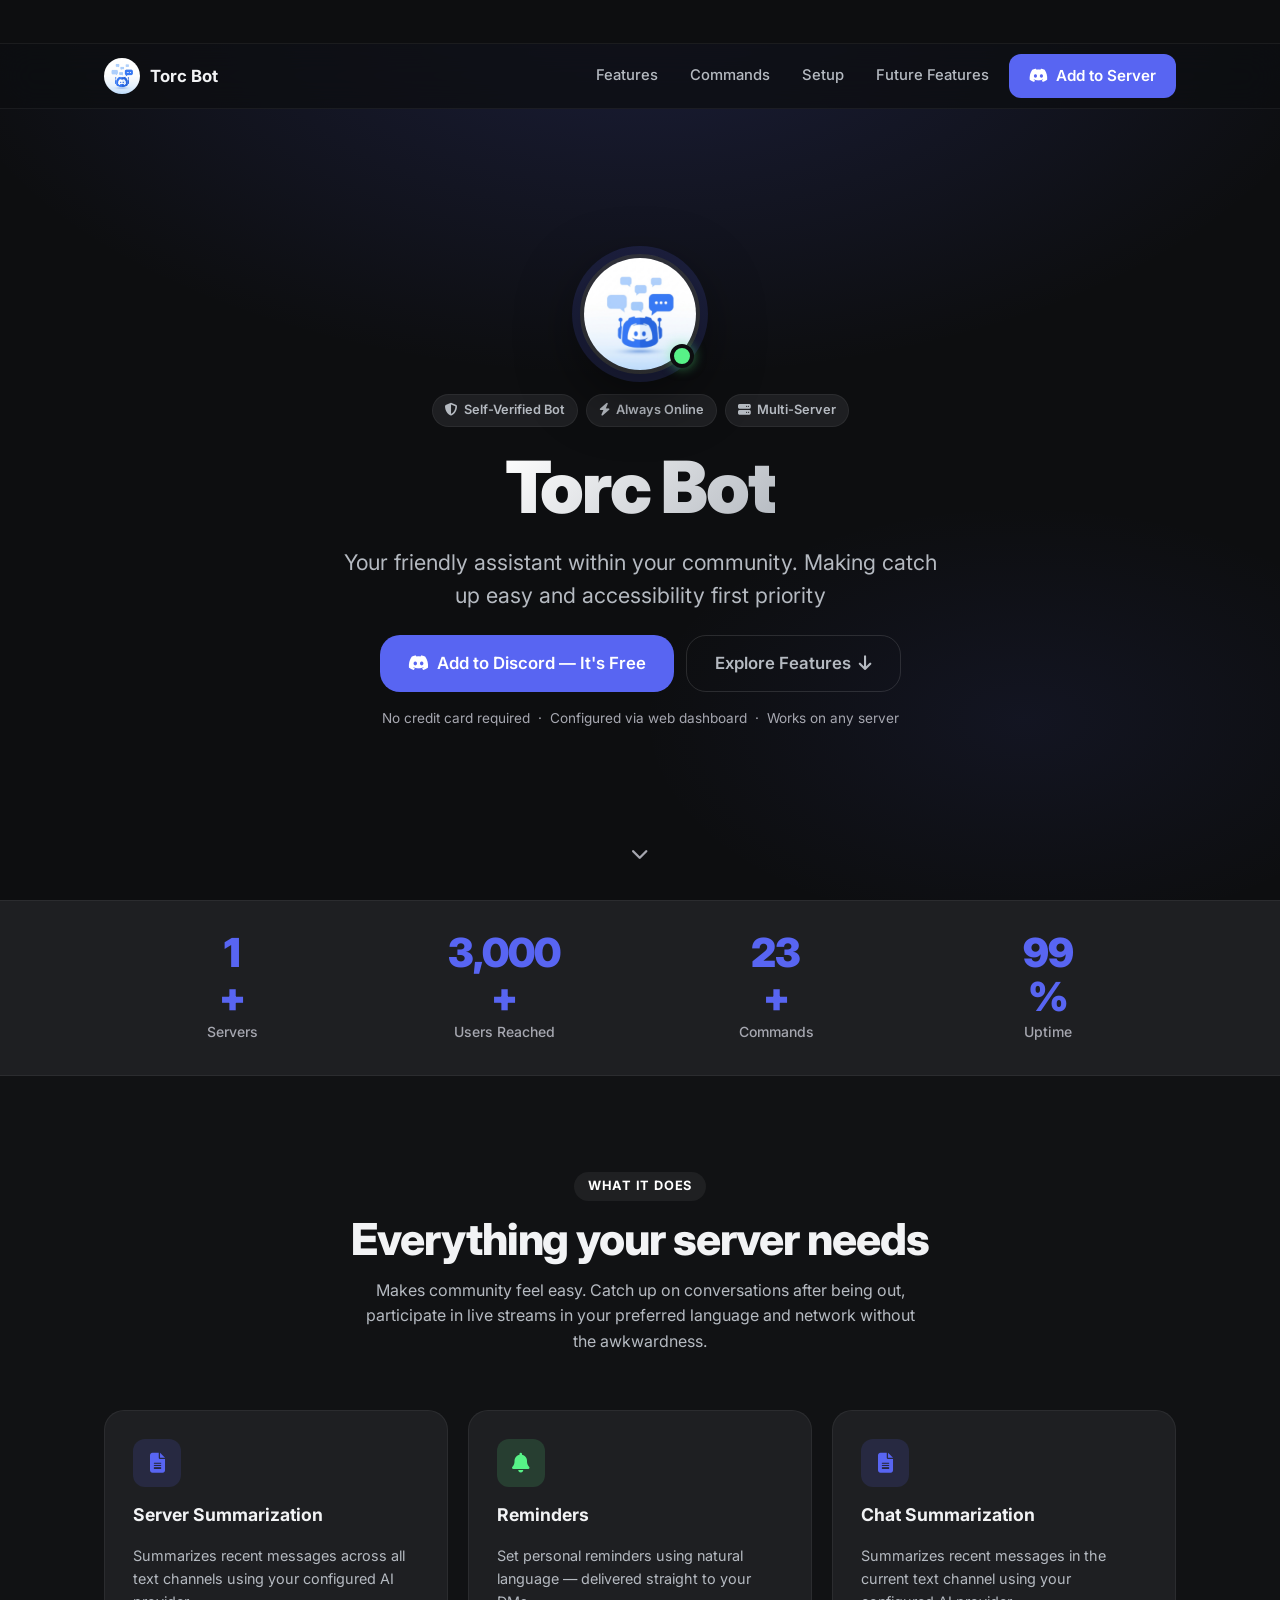
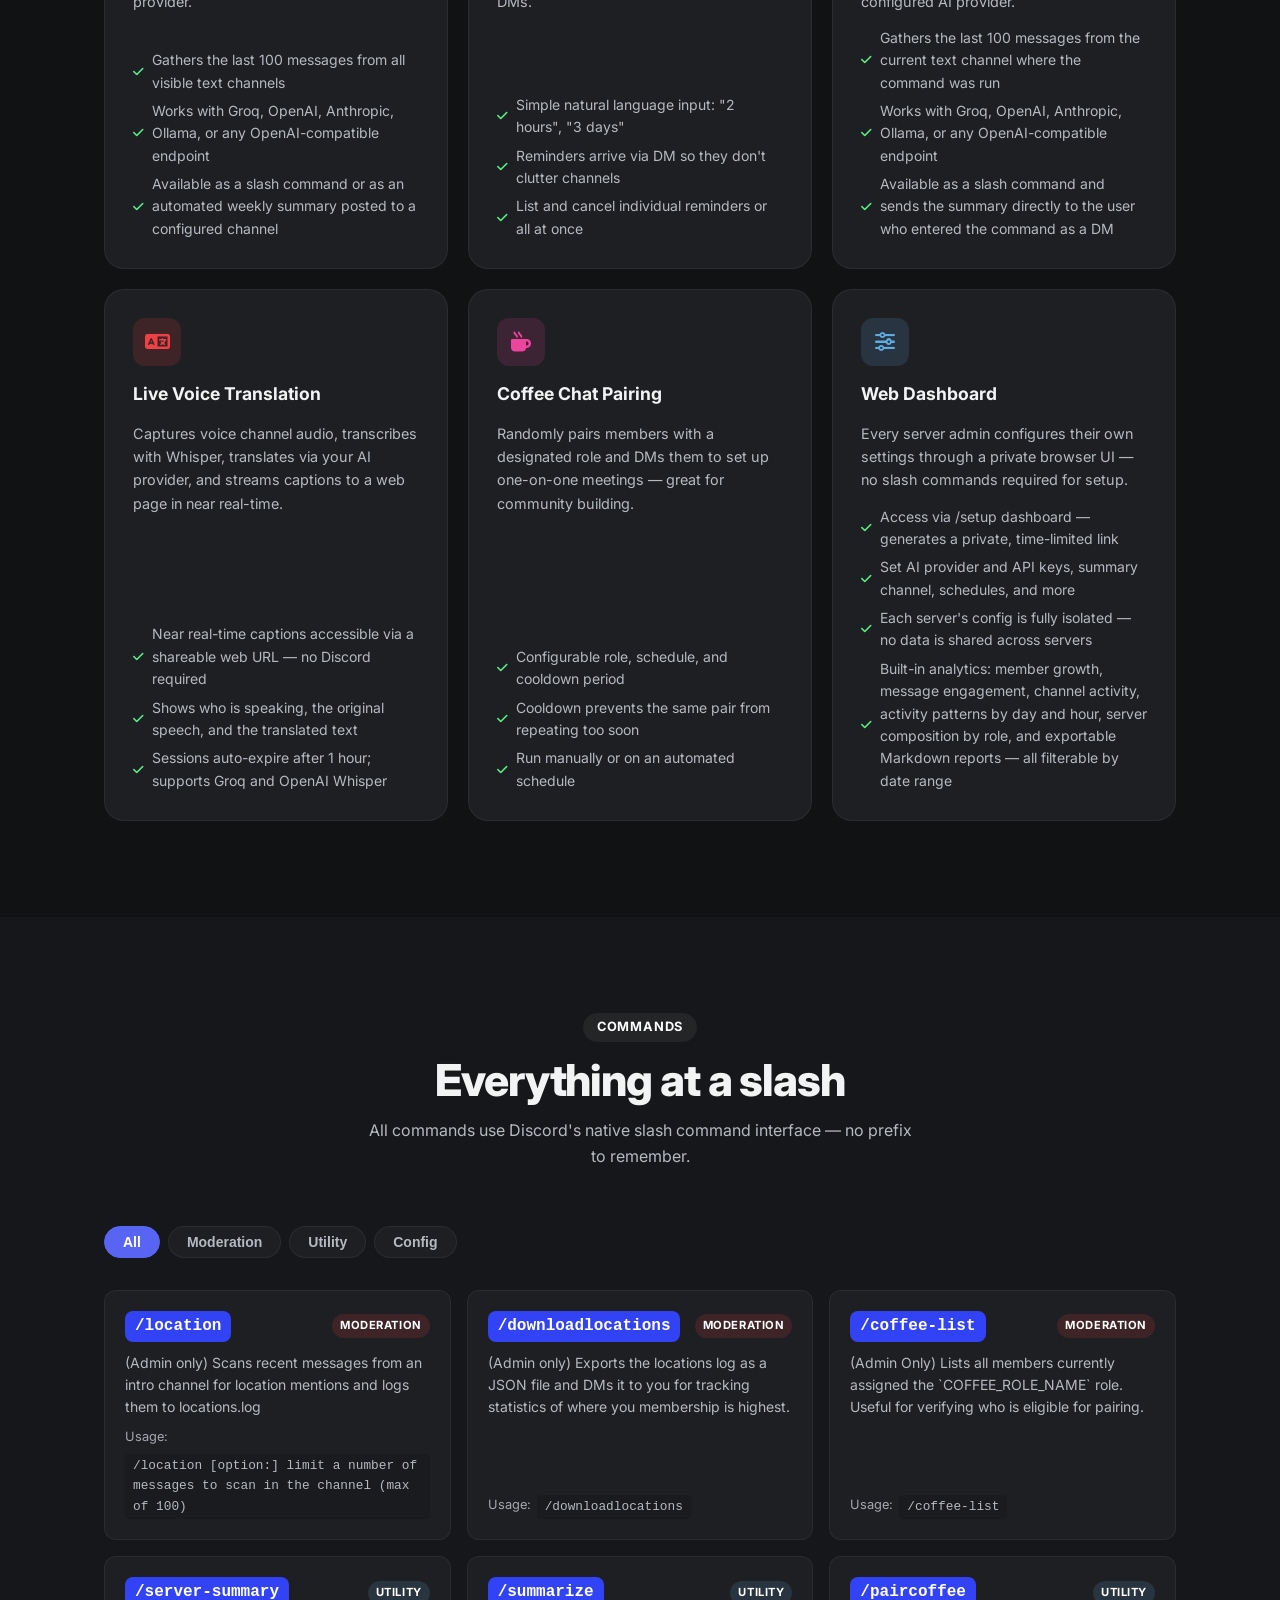
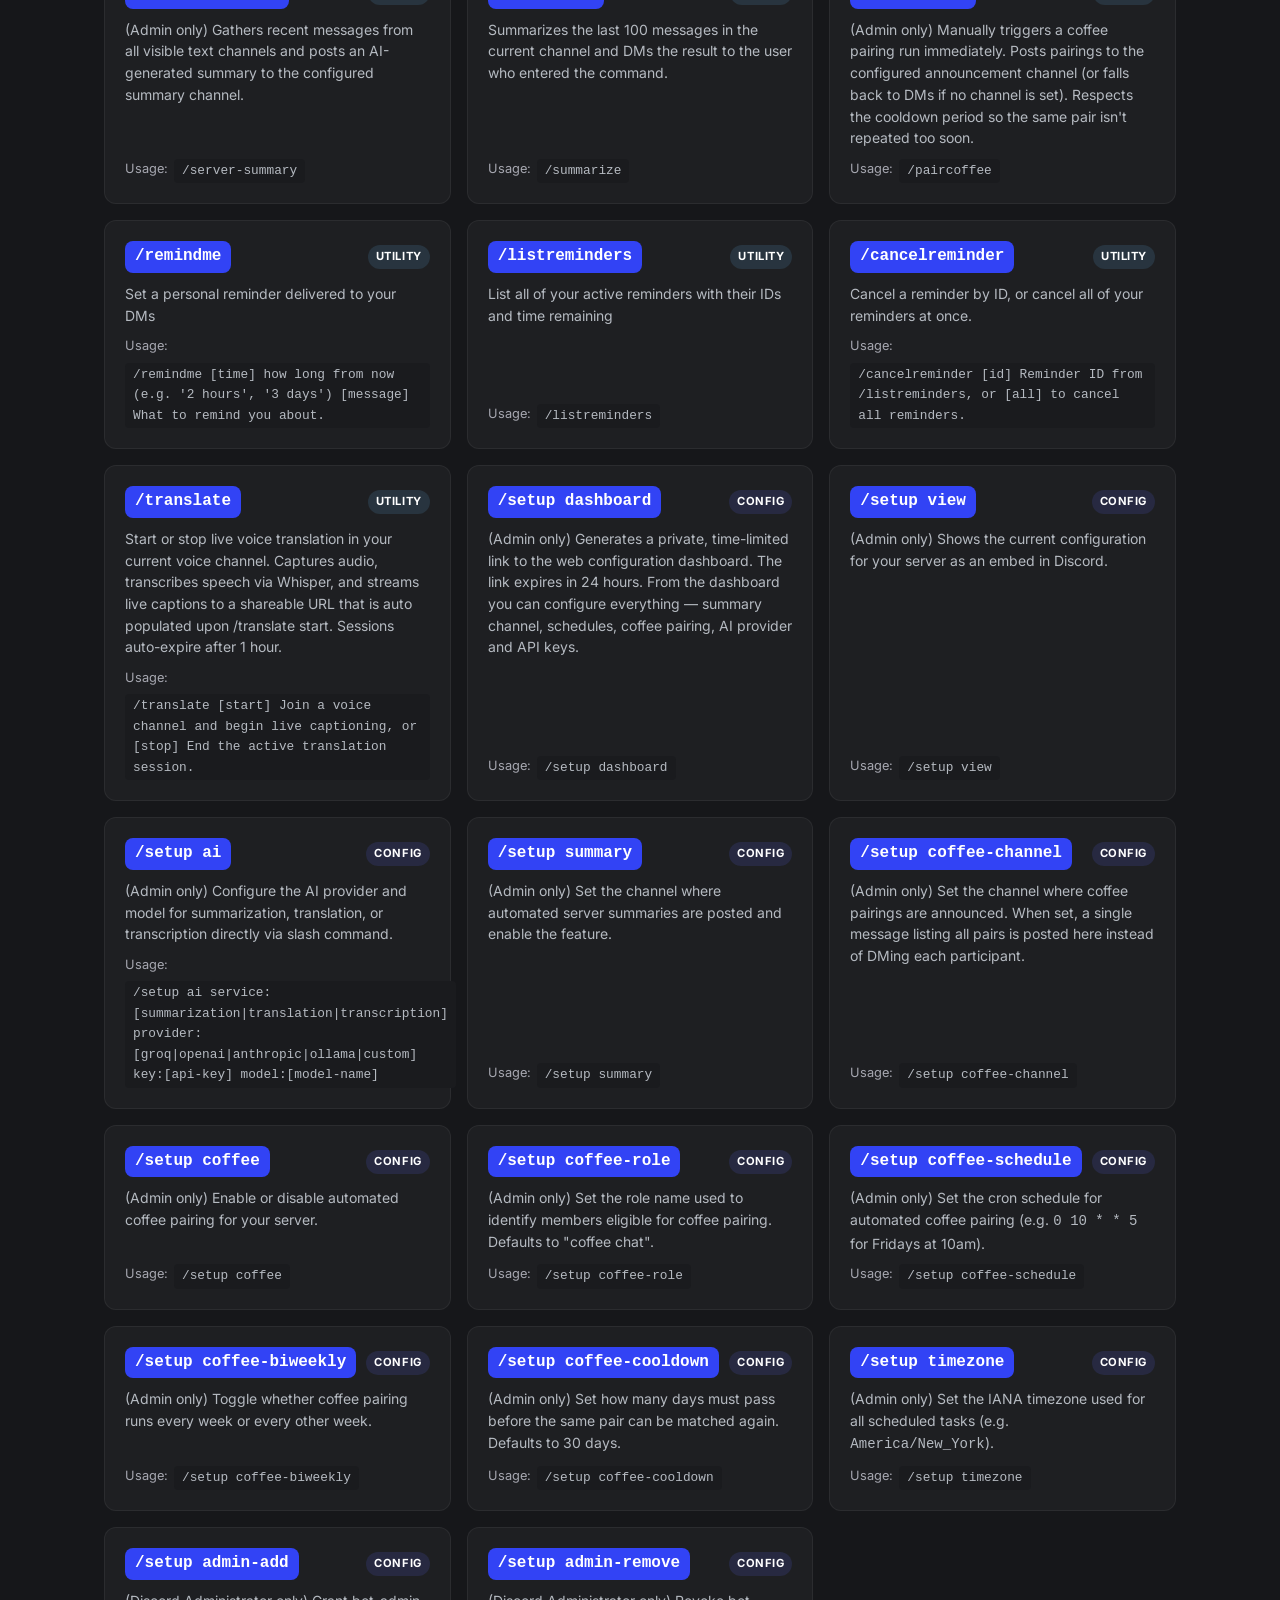
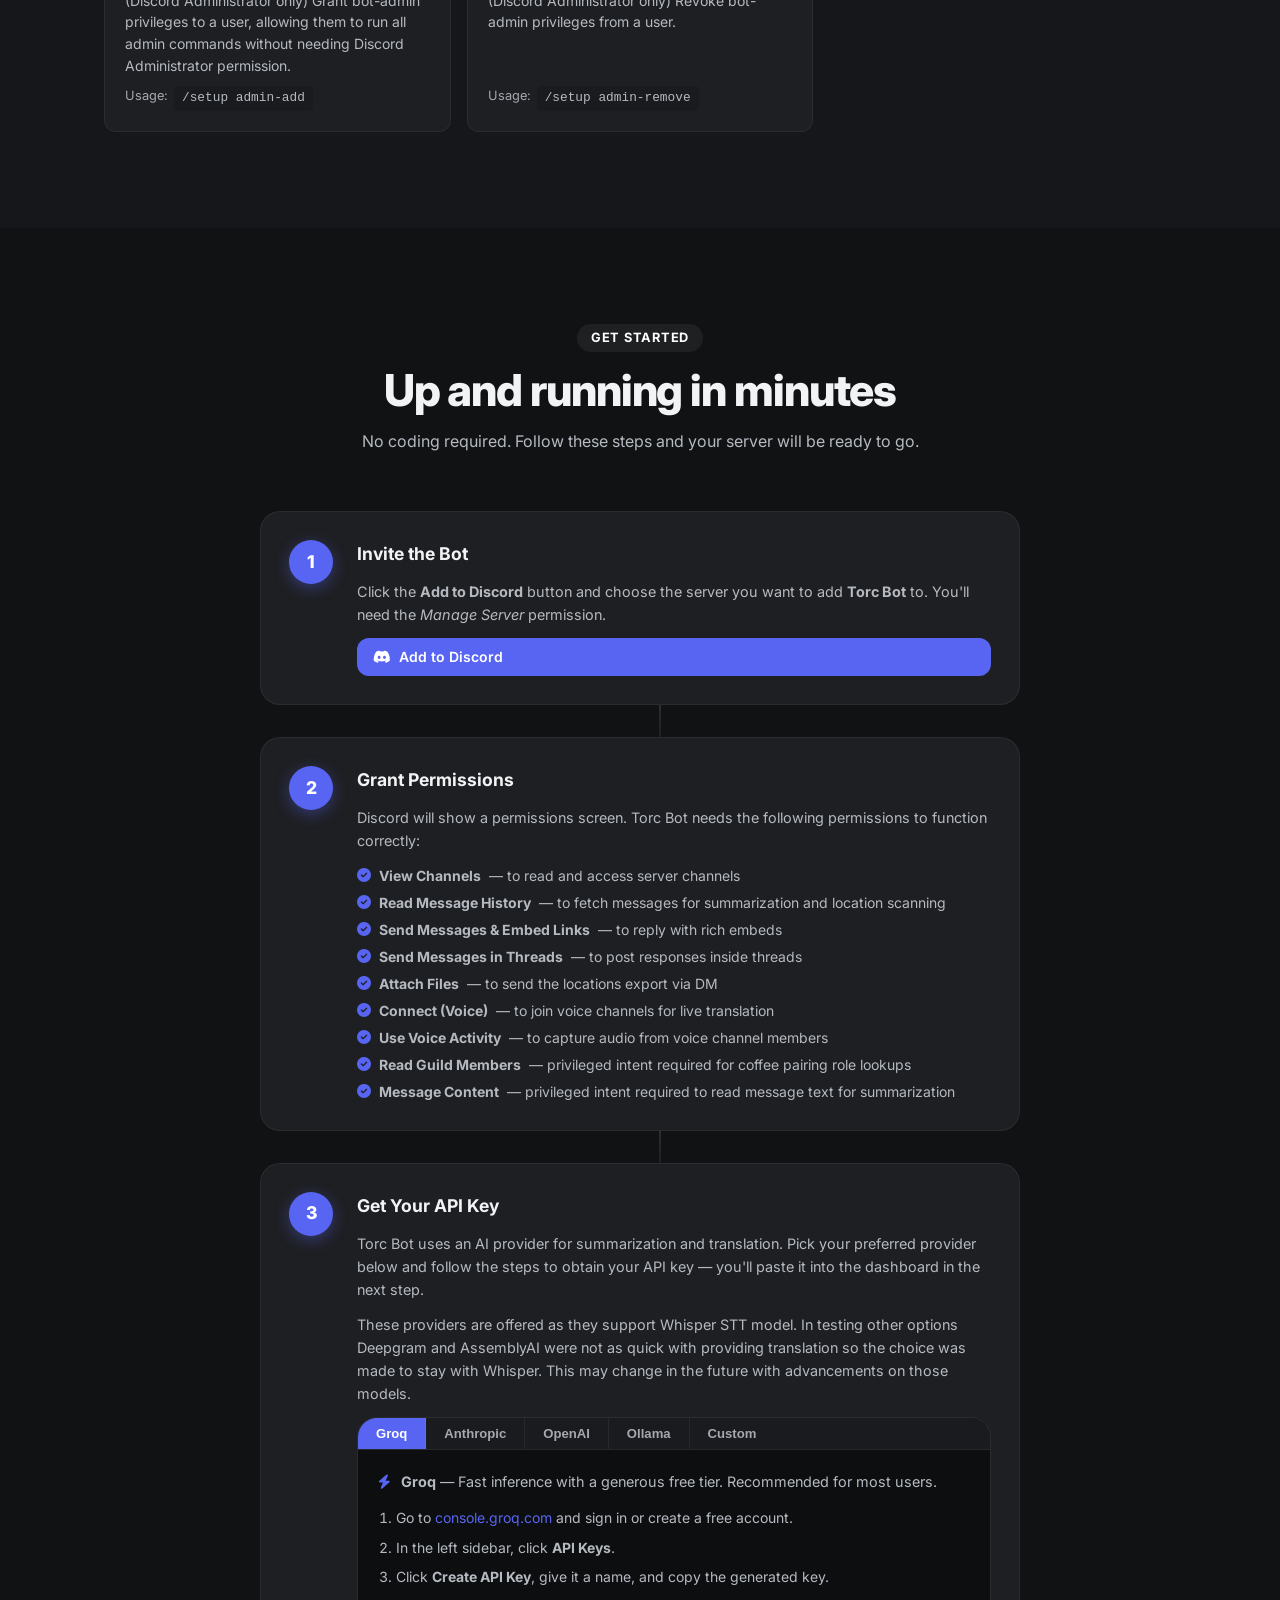
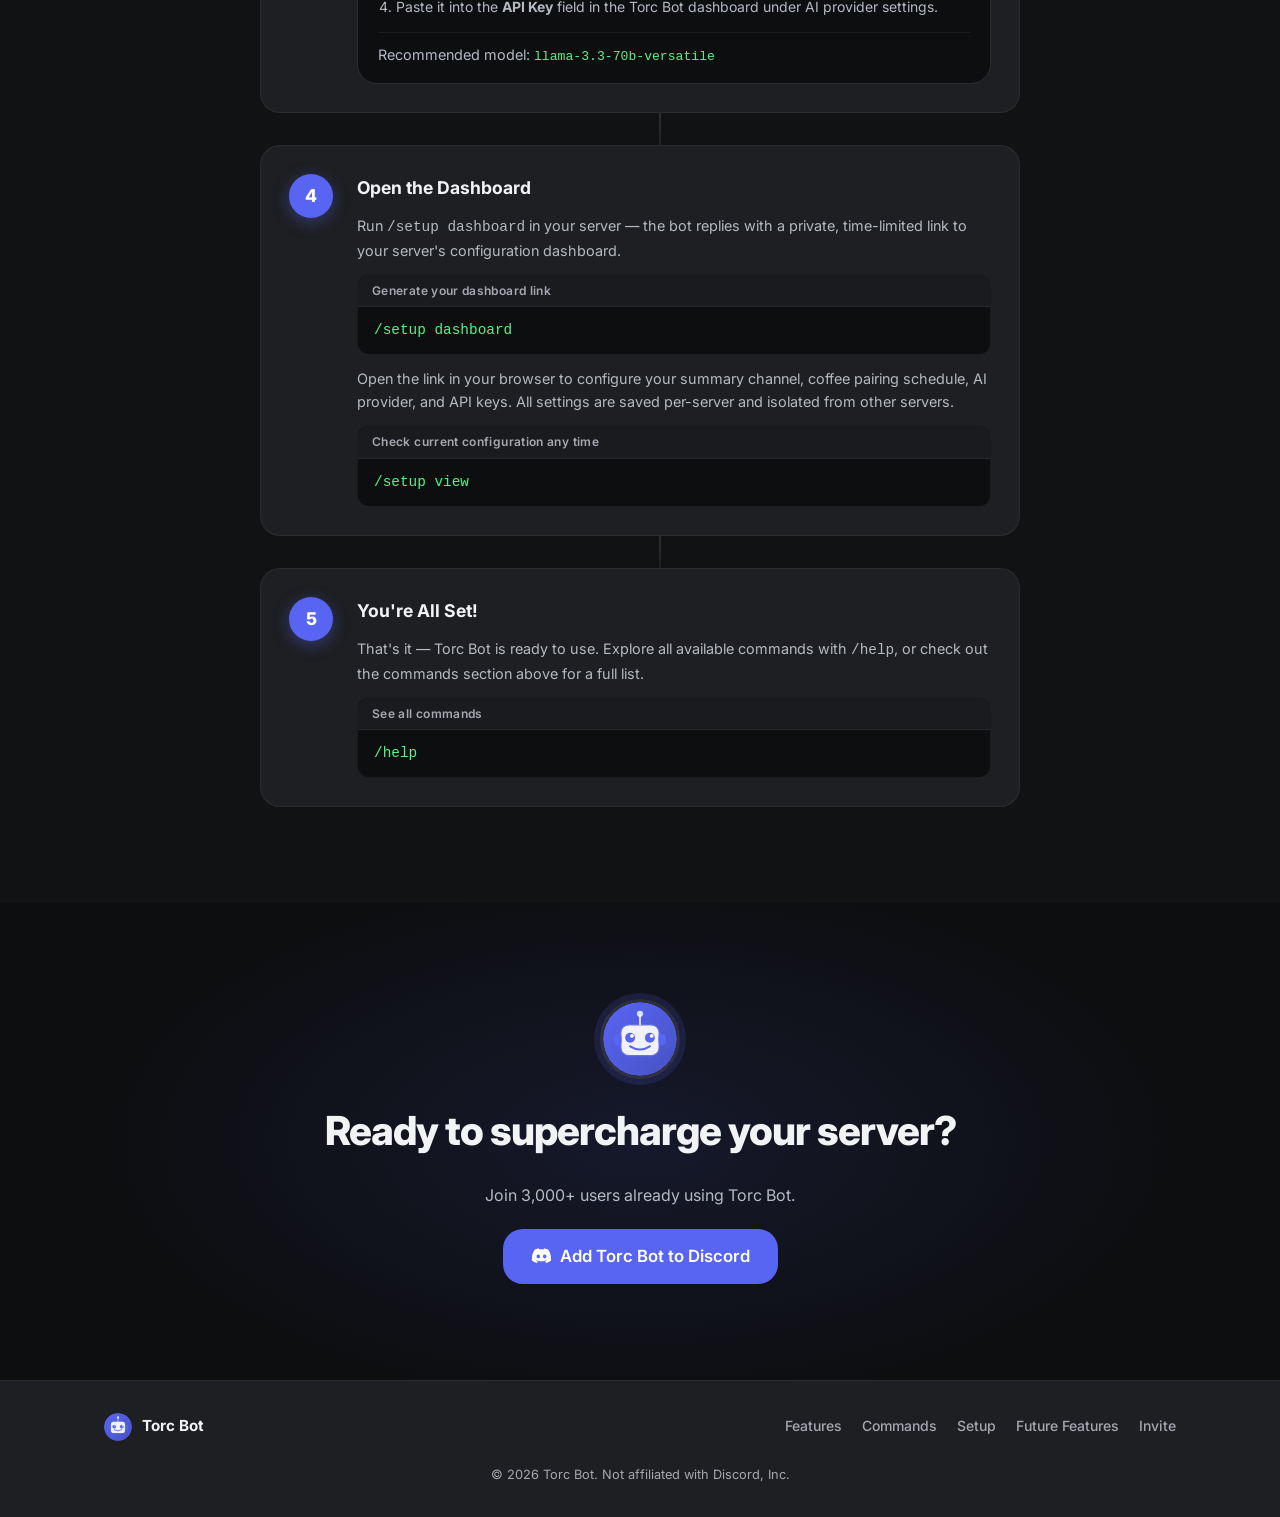
==== index.html @ 51c39f10 "Make donation button more visible" ====
<!DOCTYPE html>
<html lang="en">
<head>
  <meta charset="UTF-8" />
  <meta name="viewport" content="width=device-width, initial-scale=1.0" />
  <title>Torc Bot — Discord Bot</title>
  <meta name="description" content="Community Bot — Add Torc Bot to your Discord server today." />
  <link rel="preconnect" href="https://fonts.googleapis.com" />
  <link rel="preconnect" href="https://fonts.gstatic.com" crossorigin />
  <link href="https://fonts.googleapis.com/css2?family=Inter:wght@400;500;600;700;800;900&display=swap" rel="stylesheet" />
  <link rel="stylesheet" href="https://cdnjs.cloudflare.com/ajax/libs/font-awesome/6.5.0/css/all.min.css" />
  <link rel="stylesheet" href="styles.css" />
</head>
<body>

  <!-- ──────────────────────── TOP BAR ──────────────────────── -->
  <div class="top-bar">
    <div class="bmc-nav-wrap">
      <!-- <script type="text/javascript" src="https://cdnjs.buymeacoffee.com/1.0.0/button.prod.min.js" data-name="bmc-button" data-slug="JeffJessie" data-color="#181616" data-emoji="☕" data-font="Lato" data-text="" data-outline-color="#ffffff" data-font-color="#ffffff" data-coffee-color="#FFDD00"></script> -->
       <script type="text/javascript" src="https://cdnjs.buymeacoffee.com/1.0.0/button.prod.min.js" data-name="bmc-button" data-slug="JeffJessie" data-color="#5F7FFF" data-emoji="☕"  data-font="Comic" data-text="Buy me a coffee" data-outline-color="#000000" data-font-color="#ffffff" data-coffee-color="#FFDD00" ></script>
    </div>
  </div>

  <!-- ──────────────────────── NAVBAR ──────────────────────── -->
  <nav class="navbar" id="navbar">
    <div class="nav-inner">
      <a href="#" class="nav-logo">
        <img src="assets/TorcBot Logo.png" alt="Torc Bot Avatar" class="nav-avatar" />
        <span class="nav-name">Torc Bot</span>
      </a>
      <button class="nav-toggle" id="navToggle" aria-label="Open menu">
        <i class="fas fa-bars"></i>
      </button>
      <div class="nav-links" id="navLinks">
        <a href="#features">Features</a>
        <a href="#commands">Commands</a>
        <a href="#setup">Setup</a>
        <a href="future-features.html">Future Features</a>
        <a href="https://discord.com/api/oauth2/authorize?client_id=1367647146970583141&permissions=36785152&scope=bot%20applications.commands" class="btn btn-primary" target="_blank" rel="noopener">
          <i class="fab fa-discord"></i> Add to Server
        </a>
      </div>
    </div>
  </nav>

  <!-- ──────────────────────── HERO ──────────────────────── -->
  <section class="hero" id="home">
    <div class="hero-glow"></div>
    <div class="container hero-content">
      <div class="hero-avatar-wrap">
        <img src="assets/TorcBot Logo.png" alt="Torc Bot" class="hero-avatar" />
        <span class="online-badge" title="Bot is online"></span>
      </div>

      <div class="hero-badges">
        <span class="badge"><i class="fas fa-shield-halved"></i> Self-Verified Bot</span>
        <span class="badge"><i class="fas fa-bolt"></i> Always Online</span>
        <span class="badge"><i class="fas fa-server"></i> Multi-Server</span>
      </div>

      <h1 class="hero-title">Torc Bot</h1>
      <p class="hero-tagline">Your friendly assistant within your community. Making catch up easy and accessibility first priority</p>

      <div class="hero-cta">
        <a href="https://discord.com/api/oauth2/authorize?client_id=1367647146970583141&permissions=36785152&scope=bot%20applications.commands" class="btn btn-primary btn-lg" target="_blank" rel="noopener">
          <i class="fab fa-discord"></i> Add to Discord — It's Free
        </a>
        <a href="#features" class="btn btn-ghost btn-lg">
          Explore Features <i class="fas fa-arrow-down"></i>
        </a>
      </div>

      <p class="hero-sub">No credit card required &nbsp;·&nbsp; Configured via web dashboard &nbsp;·&nbsp; Works on any server</p>
    </div>
    <div class="hero-scroll-hint">
      <i class="fas fa-chevron-down"></i>
    </div>
  </section>

  <!-- ──────────────────────── STATS STRIP ──────────────────────── -->
  <div class="stats-strip">
    <div class="container stats-grid">
      <div class="stat">
        <span class="stat-number" data-target="1">0</span><span class="stat-number">+</span>
        <span class="stat-label">Servers</span>
      </div>
      <div class="stat">
        <span class="stat-number" data-target="3000">0</span><span class="stat-number">+</span>
        <span class="stat-label">Users Reached</span>
      </div>
      <div class="stat">
        <span class="stat-number" data-target="23">0</span><span class="stat-number">+</span>
        <span class="stat-label">Commands</span>
      </div>
      <div class="stat">
        <span class="stat-number" data-target="99">0</span><span class="stat-number">%</span>
        <span class="stat-label">Uptime</span>
      </div>
    </div>
  </div>

  <!-- ──────────────────────── FEATURES ──────────────────────── -->
  <section class="section" id="features">
    <div class="container">
      <div class="section-header">
        <span class="section-tag">What it does</span>
        <h2 class="section-title">Everything your server needs</h2>
        <p class="section-sub">Makes community feel easy. Catch up on conversations after being out, participate in live streams in your preferred language and network without the awkwardness.</p>
      </div>

      <div class="features-grid">

        <!-- ── Feature 1 ── -->
        <div class="feature-card">
          <div class="feature-icon" style="--icon-color: #5865F2;">
            <i class="fas fa-file-lines"></i>
          </div>
          <h3>Server Summarization</h3>
          <p>Summarizes recent messages across all text channels using your configured AI provider.</p>
          <ul class="feature-list">
            <li><i class="fas fa-check"></i> Gathers the last 100 messages from all visible text channels</li>
            <li><i class="fas fa-check"></i> Works with Groq, OpenAI, Anthropic, Ollama, or any OpenAI-compatible endpoint</li>
            <li><i class="fas fa-check"></i> Available as a slash command or as an automated weekly summary posted to a configured channel</li>
          </ul>
        </div>

        <!-- ── Feature 2 ── -->
        <div class="feature-card">
          <div class="feature-icon" style="--icon-color: #57F287;">
            <i class="fas fa-bell"></i>
          </div>
          <h3>Reminders</h3>
          <p>Set personal reminders using natural language — delivered straight to your DMs.</p>
          <ul class="feature-list">
            <li><i class="fas fa-check"></i> Simple natural language input: "2 hours", "3 days"</li>
            <li><i class="fas fa-check"></i> Reminders arrive via DM so they don't clutter channels</li>
            <li><i class="fas fa-check"></i> List and cancel individual reminders or all at once</li>
          </ul>
        </div>

        <div class="feature-card">
          <div class="feature-icon" style="--icon-color: #5865F2;">
            <i class="fas fa-file-lines"></i>
          </div>
          <h3>Chat Summarization</h3>
          <p>Summarizes recent messages in the current text channel using your configured AI provider.</p>
          <ul class="feature-list">
            <li><i class="fas fa-check"></i> Gathers the last 100 messages from the current text channel where the command was run</li>
            <li><i class="fas fa-check"></i> Works with Groq, OpenAI, Anthropic, Ollama, or any OpenAI-compatible endpoint</li>
            <li><i class="fas fa-check"></i> Available as a slash command and sends the summary directly to the user who entered the command as a DM</li>
          </ul>
        </div>

        <!-- ── Feature 3 ── -->
        <!-- <div class="feature-card">
          <div class="feature-icon" style="--icon-color: #FEE75C;">
            <i class="fas fa-star"></i>
          </div>
          <h3>Luma Event Listing</h3>
          <p>Have community events listed in Luma, well this command allows you to connect to your Luma calendar and get a summary of the upcoming events directly in Discord.</p>
          <ul class="feature-list">
            <li><i class="fas fa-check"></i> Get a card like layout of your Luma events directly in your Discord DM's.</li>
          </ul>
        </div> -->

        <!-- ── Feature 3 ── -->
        <div class="feature-card">
          <div class="feature-icon" style="--icon-color: #ED4245;">
            <i class="fas fa-language"></i>
          </div>
          <h3>Live Voice Translation</h3>
          <p>Captures voice channel audio, transcribes with Whisper, translates via your AI provider, and streams captions to a web page in near real-time.</p>
          <ul class="feature-list">
            <li><i class="fas fa-check"></i> Near real-time captions accessible via a shareable web URL — no Discord required</li>
            <li><i class="fas fa-check"></i> Shows who is speaking, the original speech, and the translated text</li>
            <li><i class="fas fa-check"></i> Sessions auto-expire after 1 hour; supports Groq and OpenAI Whisper</li>
          </ul>
        </div>

        <!-- ── Feature 4 ── -->
        <div class="feature-card">
          <div class="feature-icon" style="--icon-color: #EB459E;">
            <i class="fas fa-mug-hot"></i>
          </div>
          <h3>Coffee Chat Pairing</h3>
          <p>Randomly pairs members with a designated role and DMs them to set up one-on-one meetings — great for community building.</p>
          <ul class="feature-list">
            <li><i class="fas fa-check"></i> Configurable role, schedule, and cooldown period</li>
            <li><i class="fas fa-check"></i> Cooldown prevents the same pair from repeating too soon</li>
            <li><i class="fas fa-check"></i> Run manually or on an automated schedule</li>
          </ul>
        </div>

        <!-- ── Feature 5 ── -->
        <div class="feature-card">
          <div class="feature-icon" style="--icon-color: #5DADE2;">
            <i class="fas fa-sliders"></i>
          </div>
          <h3>Web Dashboard</h3>
          <p>Every server admin configures their own settings through a private browser UI — no slash commands required for setup.</p>
          <ul class="feature-list">
            <li><i class="fas fa-check"></i> Access via /setup dashboard — generates a private, time-limited link</li>
            <li><i class="fas fa-check"></i> Set AI provider and API keys, summary channel, schedules, and more</li>
            <li><i class="fas fa-check"></i> Each server's config is fully isolated — no data is shared across servers</li>
            <li><i class="fas fa-check"></i> Built-in analytics: member growth, message engagement, channel activity, activity patterns by day and hour, server composition by role, and exportable Markdown reports — all filterable by date range</li>
          </ul>
        </div>

        <!-- ── Feature 5 ── -->
        <!-- <div class="feature-card">
          <div class="feature-icon" style="--icon-color: #EB459E;">
            <i class="fas fa-bell"></i>
          </div>
          <h3>[Feature Category 5]</h3>
          <p>[Describe what this feature group does. E.g. "Custom welcome messages, goodbye messages, and join-role assignment to greet new members."]</p>
          <ul class="feature-list">
            <li><i class="fas fa-check"></i> [Feature bullet 1]</li>
            <li><i class="fas fa-check"></i> [Feature bullet 2]</li>
            <li><i class="fas fa-check"></i> [Feature bullet 3]</li>
          </ul>
        </div> -->

        <!-- ── Feature 6 ── -->
        <!-- <div class="feature-card">
          <div class="feature-icon" style="--icon-color: #5DADE2;">
            <i class="fas fa-sliders"></i>
          </div>
          <h3>[Feature Category 6]</h3>
          <p>[Describe what this feature group does. E.g. "Deep configuration — every feature can be toggled per-channel, per-role, or server-wide with simple commands."]</p>
          <ul class="feature-list">
            <li><i class="fas fa-check"></i> [Feature bullet 1]</li>
            <li><i class="fas fa-check"></i> [Feature bullet 2]</li>
            <li><i class="fas fa-check"></i> [Feature bullet 3]</li>
          </ul>
        </div> -->

      </div>
    </div>
  </section>

  <!-- ──────────────────────── COMMANDS ──────────────────────── -->
  <section class="section section-alt" id="commands">
    <div class="container">
      <div class="section-header">
        <span class="section-tag">Commands</span>
        <h2 class="section-title">Everything at a slash</h2>
        <p class="section-sub">All commands use Discord's native slash command interface — no prefix to remember.</p>
      </div>

      <!-- Category filter -->
      <div class="cmd-filter" id="cmdFilter">
        <button class="cmd-filter-btn active" data-category="all">All</button>
        <button class="cmd-filter-btn" data-category="moderation">Moderation</button>
        <button class="cmd-filter-btn" data-category="utility">Utility</button>
        <!-- <button class="cmd-filter-btn" data-category="fun">Fun</button> -->
        <button class="cmd-filter-btn" data-category="config">Config</button>
      </div>

      <div class="commands-grid" id="commandsGrid">

        <!-- Moderation -->
        <div class="cmd-card" data-category="moderation">
          <div class="cmd-header">
            <code class="cmd-name">/location</code>
            <span class="cmd-tag tag-mod">Moderation</span>
          </div>
          <p class="cmd-desc">(Admin only) Scans recent messages from an intro channel for location mentions and logs them to locations.log</p>
          <div class="cmd-usage"><span>Usage:</span> <code>/location [option:] limit a number of messages to scan in the channel (max of 100)</code></div>
        </div>

        <div class="cmd-card" data-category="moderation">
          <div class="cmd-header">
            <code class="cmd-name">/downloadlocations</code>
            <span class="cmd-tag tag-mod">Moderation</span>
          </div>
          <p class="cmd-desc">(Admin only) Exports the locations log as a JSON file and DMs it to you for tracking statistics of where you membership is highest.</p>
          <div class="cmd-usage"><span>Usage:</span> <code>/downloadlocations</code></div>
        </div>

        <div class="cmd-card" data-category="moderation">
          <div class="cmd-header">
            <code class="cmd-name">/coffee-list</code>
            <span class="cmd-tag tag-mod">Moderation</span>
          </div>
          <p class="cmd-desc">(Admin Only) Lists all members currently assigned the `COFFEE_ROLE_NAME` role. Useful for verifying who is eligible for pairing.</p>
          <div class="cmd-usage"><span>Usage:</span> <code>/coffee-list</code></div>
        </div>

        <div class="cmd-card" data-category="utility">
          <div class="cmd-header">
            <code class="cmd-name">/server-summary</code>
            <span class="cmd-tag tag-util">Utility</span>
          </div>
          <p class="cmd-desc">(Admin only) Gathers recent messages from all visible text channels and posts an AI-generated summary to the configured summary channel.</p>
          <div class="cmd-usage"><span>Usage:</span> <code>/server-summary</code></div>
        </div>

        <div class="cmd-card" data-category="utility">
          <div class="cmd-header">
            <code class="cmd-name">/summarize</code>
            <span class="cmd-tag tag-util">Utility</span>
          </div>
          <p class="cmd-desc">Summarizes the last 100 messages in the current channel and DMs the result to the user who entered the command.</p>
          <div class="cmd-usage"><span>Usage:</span> <code>/summarize</code></div>
        </div>

        <!-- Utility -->
        <div class="cmd-card" data-category="utility">
          <div class="cmd-header">
            <code class="cmd-name">/paircoffee</code>
            <span class="cmd-tag tag-util">Utility</span>
          </div>
          <p class="cmd-desc">(Admin only) Manually triggers a coffee pairing run immediately. Posts pairings to the configured announcement channel (or falls back to DMs if no channel is set). Respects the cooldown period so the same pair isn't repeated too soon.</p>
          <div class="cmd-usage"><span>Usage:</span> <code>/paircoffee</code></div>
        </div>

        <div class="cmd-card" data-category="utility">
          <div class="cmd-header">
            <code class="cmd-name">/remindme</code>
            <span class="cmd-tag tag-util">Utility</span>
          </div>
          <p class="cmd-desc">Set a personal reminder delivered to your DMs</p>
          <div class="cmd-usage"><span>Usage:</span> <code>/remindme [time] how long from now (e.g. '2 hours', '3 days') [message] What to remind you about.</code></div>
        </div>

        <div class="cmd-card" data-category="utility">
          <div class="cmd-header">
            <code class="cmd-name">/listreminders</code>
            <span class="cmd-tag tag-util">Utility</span>
          </div>
          <p class="cmd-desc">List all of your active reminders with their IDs and time remaining</p>
          <div class="cmd-usage"><span>Usage:</span> <code>/listreminders</code></div>
        </div>

        <div class="cmd-card" data-category="utility">
          <div class="cmd-header">
            <code class="cmd-name">/cancelreminder</code>
            <span class="cmd-tag tag-util">Utility</span>
          </div>
          <p class="cmd-desc">Cancel a reminder by ID, or cancel all of your reminders at once.</p>
          <div class="cmd-usage"><span>Usage:</span> <code>/cancelreminder [id] Reminder ID from /listreminders, or [all] to cancel all reminders.</code></div>
        </div>

        <div class="cmd-card" data-category="utility">
  <div class="cmd-header">
    <code class="cmd-name">/translate</code>
    <span class="cmd-tag tag-util">Utility</span>
  </div>
  <p class="cmd-desc">Start or stop live voice translation in your current voice channel. Captures audio, transcribes speech via Whisper, and streams live captions to a shareable URL that is auto populated upon /translate start. Sessions auto-expire after 1 hour.</p>
  <div class="cmd-usage"><span>Usage:</span> <code>/translate [start] Join a voice channel and begin live captioning, or [stop] End the active translation session.</code></div>
</div>

        <!-- Utility -->
        <!-- <div class="cmd-card" data-category="utility">
          <div class="cmd-header">
            <code class="cmd-name">/events</code>
            <span class="cmd-tag tag-util">Utility</span>
          </div>
          <p class="cmd-desc">Fetches and DMs you the next 7 days of scheduled Discord server events (up to 10).</p>
          <div class="cmd-usage"><span>Usage:</span> <code>/events</code></div>
        </div> -->

        <!-- Config -->
        <div class="cmd-card" data-category="config">
          <div class="cmd-header">
            <code class="cmd-name">/setup dashboard</code>
            <span class="cmd-tag tag-cfg">Config</span>
          </div>
          <p class="cmd-desc">(Admin only) Generates a private, time-limited link to the web configuration dashboard. The link expires in 24 hours. From the dashboard you can configure everything — summary channel, schedules, coffee pairing, AI provider and API keys.</p>
          <div class="cmd-usage"><span>Usage:</span> <code>/setup dashboard</code></div>
        </div>

        <div class="cmd-card" data-category="config">
          <div class="cmd-header">
            <code class="cmd-name">/setup view</code>
            <span class="cmd-tag tag-cfg">Config</span>
          </div>
          <p class="cmd-desc">(Admin only) Shows the current configuration for your server as an embed in Discord.</p>
          <div class="cmd-usage"><span>Usage:</span> <code>/setup view</code></div>
        </div>

        <div class="cmd-card" data-category="config">
          <div class="cmd-header">
            <code class="cmd-name">/setup ai</code>
            <span class="cmd-tag tag-cfg">Config</span>
          </div>
          <p class="cmd-desc">(Admin only) Configure the AI provider and model for summarization, translation, or transcription directly via slash command.</p>
          <div class="cmd-usage"><span>Usage:</span> <code>/setup ai service:[summarization|translation|transcription] provider:[groq|openai|anthropic|ollama|custom] key:[api-key] model:[model-name]</code></div>
        </div>

        <div class="cmd-card" data-category="config">
          <div class="cmd-header">
            <code class="cmd-name">/setup summary</code>
            <span class="cmd-tag tag-cfg">Config</span>
          </div>
          <p class="cmd-desc">(Admin only) Set the channel where automated server summaries are posted and enable the feature.</p>
          <div class="cmd-usage"><span>Usage:</span> <code>/setup summary</code></div>
        </div>

        <div class="cmd-card" data-category="config">
          <div class="cmd-header">
            <code class="cmd-name">/setup coffee-channel</code>
            <span class="cmd-tag tag-cfg">Config</span>
          </div>
          <p class="cmd-desc">(Admin only) Set the channel where coffee pairings are announced. When set, a single message listing all pairs is posted here instead of DMing each participant.</p>
          <div class="cmd-usage"><span>Usage:</span> <code>/setup coffee-channel</code></div>
        </div>

        <div class="cmd-card" data-category="config">
          <div class="cmd-header">
            <code class="cmd-name">/setup coffee</code>
            <span class="cmd-tag tag-cfg">Config</span>
          </div>
          <p class="cmd-desc">(Admin only) Enable or disable automated coffee pairing for your server.</p>
          <div class="cmd-usage"><span>Usage:</span> <code>/setup coffee</code></div>
        </div>

        <div class="cmd-card" data-category="config">
          <div class="cmd-header">
            <code class="cmd-name">/setup coffee-role</code>
            <span class="cmd-tag tag-cfg">Config</span>
          </div>
          <p class="cmd-desc">(Admin only) Set the role name used to identify members eligible for coffee pairing. Defaults to "coffee chat".</p>
          <div class="cmd-usage"><span>Usage:</span> <code>/setup coffee-role</code></div>
        </div>

        <div class="cmd-card" data-category="config">
          <div class="cmd-header">
            <code class="cmd-name">/setup coffee-schedule</code>
            <span class="cmd-tag tag-cfg">Config</span>
          </div>
          <p class="cmd-desc">(Admin only) Set the cron schedule for automated coffee pairing (e.g. <code>0 10 * * 5</code> for Fridays at 10am).</p>
          <div class="cmd-usage"><span>Usage:</span> <code>/setup coffee-schedule</code></div>
        </div>

        <div class="cmd-card" data-category="config">
          <div class="cmd-header">
            <code class="cmd-name">/setup coffee-biweekly</code>
            <span class="cmd-tag tag-cfg">Config</span>
          </div>
          <p class="cmd-desc">(Admin only) Toggle whether coffee pairing runs every week or every other week.</p>
          <div class="cmd-usage"><span>Usage:</span> <code>/setup coffee-biweekly</code></div>
        </div>

        <div class="cmd-card" data-category="config">
          <div class="cmd-header">
            <code class="cmd-name">/setup coffee-cooldown</code>
            <span class="cmd-tag tag-cfg">Config</span>
          </div>
          <p class="cmd-desc">(Admin only) Set how many days must pass before the same pair can be matched again. Defaults to 30 days.</p>
          <div class="cmd-usage"><span>Usage:</span> <code>/setup coffee-cooldown</code></div>
        </div>

        <div class="cmd-card" data-category="config">
          <div class="cmd-header">
            <code class="cmd-name">/setup timezone</code>
            <span class="cmd-tag tag-cfg">Config</span>
          </div>
          <p class="cmd-desc">(Admin only) Set the IANA timezone used for all scheduled tasks (e.g. <code>America/New_York</code>).</p>
          <div class="cmd-usage"><span>Usage:</span> <code>/setup timezone</code></div>
        </div>

        <div class="cmd-card" data-category="config">
          <div class="cmd-header">
            <code class="cmd-name">/setup admin-add</code>
            <span class="cmd-tag tag-cfg">Config</span>
          </div>
          <p class="cmd-desc">(Discord Administrator only) Grant bot-admin privileges to a user, allowing them to run all admin commands without needing Discord Administrator permission.</p>
          <div class="cmd-usage"><span>Usage:</span> <code>/setup admin-add</code></div>
        </div>

        <div class="cmd-card" data-category="config">
          <div class="cmd-header">
            <code class="cmd-name">/setup admin-remove</code>
            <span class="cmd-tag tag-cfg">Config</span>
          </div>
          <p class="cmd-desc">(Discord Administrator only) Revoke bot-admin privileges from a user.</p>
          <div class="cmd-usage"><span>Usage:</span> <code>/setup admin-remove</code></div>
        </div>

      </div>
    </div>
  </section>

  <!-- ──────────────────────── SETUP / INSTALLATION ──────────────────────── -->
  <section class="section" id="setup">
    <div class="container">
      <div class="section-header">
        <span class="section-tag">Get Started</span>
        <h2 class="section-title">Up and running in minutes</h2>
        <p class="section-sub">No coding required. Follow these steps and your server will be ready to go.</p>
      </div>

      <div class="setup-steps">

        <div class="step-card">
          <div class="step-number">1</div>
          <div class="step-body">
            <h3>Invite the Bot</h3>
            <p>Click the <strong>Add to Discord</strong> button and choose the server you want to add <strong>Torc Bot</strong> to. You'll need the <em>Manage Server</em> permission.</p>
            <a class="btn btn-primary btn-sm" href="https://discord.com/api/oauth2/authorize?client_id=1367647146970583141&permissions=36785152&scope=bot%20applications.commands" target="_blank" rel="noopener">
              <i class="fab fa-discord"></i> Add to Discord
            </a>
          </div>
        </div>

        <div class="step-connector"></div>

        <div class="step-card">
          <div class="step-number">2</div>
          <div class="step-body">
            <h3>Grant Permissions</h3>
            <p>Discord will show a permissions screen. Torc Bot needs the following permissions to function correctly:</p>
            <ul class="perm-list">
              <li><i class="fas fa-check-circle"></i> <strong>View Channels</strong> — to read and access server channels</li>
              <li><i class="fas fa-check-circle"></i> <strong>Read Message History</strong> — to fetch messages for summarization and location scanning</li>
              <li><i class="fas fa-check-circle"></i> <strong>Send Messages &amp; Embed Links</strong> — to reply with rich embeds</li>
              <li><i class="fas fa-check-circle"></i> <strong>Send Messages in Threads</strong> — to post responses inside threads</li>
              <li><i class="fas fa-check-circle"></i> <strong>Attach Files</strong> — to send the locations export via DM</li>
              <li><i class="fas fa-check-circle"></i> <strong>Connect (Voice)</strong> — to join voice channels for live translation</li>
              <li><i class="fas fa-check-circle"></i> <strong>Use Voice Activity</strong> — to capture audio from voice channel members</li>
              <li><i class="fas fa-check-circle"></i> <strong>Read Guild Members</strong> — privileged intent required for coffee pairing role lookups</li>
              <li><i class="fas fa-check-circle"></i> <strong>Message Content</strong> — privileged intent required to read message text for summarization</li>

            </ul>
          </div>
        </div>

        <div class="step-connector"></div>

        <!-- ── Step 3: Get Your API Key ── -->
        <div class="step-card">
          <div class="step-number">3</div>
          <div class="step-body">
            <h3>Get Your API Key</h3>
            <p>Torc Bot uses an AI provider for summarization and translation. Pick your preferred provider below and follow the steps to obtain your API key — you'll paste it into the dashboard in the next step.</p>
            <p>These providers are offered as they support Whisper STT model. In testing other options Deepgram and AssemblyAI were not as quick with providing translation so the choice was made to stay with Whisper. This may change in the future with advancements on those models.</p>

            <div class="api-tabs">
              <div class="api-tab-btns" role="tablist">
                <button class="api-tab-btn active" data-tab="groq" role="tab">Groq</button>
                <button class="api-tab-btn" data-tab="anthropic" role="tab">Anthropic</button>
                <button class="api-tab-btn" data-tab="openai" role="tab">OpenAI</button>
                <button class="api-tab-btn" data-tab="ollama" role="tab">Ollama</button>
                <button class="api-tab-btn" data-tab="custom" role="tab">Custom</button>
              </div>

              <div class="api-tab-panels">

                <!-- Groq -->
                <div class="api-tab-panel active" data-panel="groq">
                  <p class="api-provider-note"><i class="fas fa-bolt"></i> <strong>Groq</strong> — Fast inference with a generous free tier. Recommended for most users.</p>
                  <ol class="api-steps">
                    <li>Go to <a href="https://console.groq.com" target="_blank" rel="noopener">console.groq.com</a> and sign in or create a free account.</li>
                    <li>In the left sidebar, click <strong>API Keys</strong>.</li>
                    <li>Click <strong>Create API Key</strong>, give it a name, and copy the generated key.</li>
                    <li>Paste it into the <strong>API Key</strong> field in the Torc Bot dashboard under AI provider settings.</li>
                  </ol>
                  <p class="api-model-note">Recommended model: <code>llama-3.3-70b-versatile</code></p>
                </div>

                <!-- Anthropic -->
                <div class="api-tab-panel" data-panel="anthropic">
                  <div class="api-stt-warning warn-hard">
                    <i class="fas fa-circle-xmark"></i>
                    <span><strong>Live voice translation is not available with this provider.</strong> Anthropic does not offer a speech-to-text model. Summarization and other text features will work normally, but the <code>/translate</code> command requires a Groq or OpenAI API key configured separately.</span>
                  </div>
                  <p class="api-provider-note"><i class="fas fa-robot"></i> <strong>Anthropic (Claude)</strong> — High-quality summaries powered by Claude models.</p>
                  <ol class="api-steps">
                    <li>Go to <a href="https://console.anthropic.com" target="_blank" rel="noopener">console.anthropic.com</a> and sign in or create an account.</li>
                    <li>In the left menu, click <strong>API Keys</strong>.</li>
                    <li>Click <strong>Create Key</strong>, give it a name, and copy the generated key.</li>
                    <li>Paste it into the <strong>API Key</strong> field in the Torc Bot dashboard under AI provider settings.</li>
                  </ol>
                  <p class="api-model-note">Recommended model: <code>claude-3-5-haiku-20241022</code></p>
                </div>

                <!-- OpenAI -->
                <div class="api-tab-panel" data-panel="openai">
                  <p class="api-provider-note"><i class="fas fa-brain"></i> <strong>OpenAI</strong> — GPT models for summarization and Whisper for voice transcription.</p>
                  <ol class="api-steps">
                    <li>Go to <a href="https://platform.openai.com" target="_blank" rel="noopener">platform.openai.com</a> and sign in or create an account.</li>
                    <li>Click your profile icon in the top-right, then select <strong>API Keys</strong>.</li>
                    <li>Click <strong>Create new secret key</strong>, name it, and copy the key before closing — it will not be shown again.</li>
                    <li>Paste it into the <strong>API Key</strong> field in the Torc Bot dashboard under AI provider settings.</li>
                  </ol>
                  <p class="api-model-note">Recommended model: <code>gpt-4o-mini</code></p>
                </div>

                <!-- Ollama -->
                <div class="api-tab-panel" data-panel="ollama">
                  <div class="api-stt-warning warn-soft">
                    <i class="fas fa-triangle-exclamation"></i>
                    <span><strong>Live voice translation may not work with this provider.</strong> Whisper STT support depends on whether your local Ollama setup includes a compatible Whisper model. If it does not, the <code>/translate</code> command will fail — use Groq or OpenAI for reliable transcription.</span>
                  </div>
                  <p class="api-provider-note"><i class="fas fa-server"></i> <strong>Ollama</strong> — Run models locally. No API key required — your Ollama instance just needs to be reachable by the bot.</p>
                  <ol class="api-steps">
                    <li>Install Ollama from <a href="https://ollama.com" target="_blank" rel="noopener">ollama.com</a> and pull a model — e.g. <code>ollama pull llama3</code>.</li>
                    <li>Start the Ollama server; it listens on <code>http://localhost:11434</code> by default.</li>
                    <li>In the Torc Bot dashboard, set the provider to <strong>Ollama</strong>, leave the API Key field blank, and enter your Ollama base URL.</li>
                    <li>Set the model name exactly as you pulled it (e.g. <code>llama3</code>).</li>
                  </ol>
                  <p class="api-model-note">No API key needed — just a reachable Ollama endpoint.</p>
                </div>

                <!-- Custom -->
                <div class="api-tab-panel" data-panel="custom">
                  <div class="api-stt-warning warn-soft">
                    <i class="fas fa-triangle-exclamation"></i>
                    <span><strong>Live voice translation may not work with this provider.</strong> Whisper STT requires the endpoint to expose a <code>/v1/audio/transcriptions</code> route compatible with the OpenAI Whisper API. Many custom endpoints do not. Check your provider's documentation to confirm — if unsupported, use Groq or OpenAI for transcription.</span>
                  </div>
                  <p class="api-provider-note"><i class="fas fa-plug"></i> <strong>Custom / OpenAI-compatible</strong> — Any endpoint that speaks the OpenAI API format (LM Studio, Together AI, etc.).</p>
                  <ol class="api-steps">
                    <li>Obtain your API key from your provider's dashboard.</li>
                    <li>Note the base URL for their OpenAI-compatible endpoint (e.g. <code>https://api.together.xyz/v1</code>).</li>
                    <li>In the Torc Bot dashboard, set the provider to <strong>Custom</strong>, then enter your API key and base URL.</li>
                    <li>Set the model name to whatever your provider exposes — check their documentation for the exact identifier.</li>
                  </ol>
                  <p class="api-model-note">Any OpenAI-compatible API endpoint is supported.</p>
                </div>

              </div>
            </div>
          </div>
        </div>

        <div class="step-connector"></div>

        <div class="step-card">
          <div class="step-number">4</div>
          <div class="step-body">
            <h3>Open the Dashboard</h3>
            <p>Run <code>/setup dashboard</code> in your server — the bot replies with a private, time-limited link to your server's configuration dashboard.</p>
            <div class="code-block">
              <span class="code-label">Generate your dashboard link</span>
              <pre><code>/setup dashboard</code></pre>
            </div>
            <p>Open the link in your browser to configure your summary channel, coffee pairing schedule, AI provider, and API keys. All settings are saved per-server and isolated from other servers.</p>
            <div class="code-block">
              <span class="code-label">Check current configuration any time</span>
              <pre><code>/setup view</code></pre>
            </div>
          </div>
        </div>


        <div class="step-connector"></div>

        <div class="step-card">
          <div class="step-number">5</div>
          <div class="step-body">
            <h3>You're All Set!</h3>
            <p>That's it — Torc Bot is ready to use. Explore all available commands with <code>/help</code>, or check out the commands section above for a full list.</p>
            <div class="code-block">
              <span class="code-label">See all commands</span>
              <pre><code>/help</code></pre>
            </div>
          </div>
        </div>

      </div>
    </div>
  </section>

  <!-- ──────────────────────── FINAL CTA ──────────────────────── -->
  <section class="cta-section">
    <div class="container cta-content">
      <img src="assets/bot-avatar.svg" alt="Torc Bot" class="cta-avatar" />
      <h2>Ready to supercharge your server?</h2>
      <!-- <p>Join [X,XXX]+ servers already using Torc Bot. Free forever.</p> -->
       <p>Join 3,000+ users already using Torc Bot. </p>
      <a href="https://discord.com/api/oauth2/authorize?client_id=1367647146970583141&permissions=36785152&scope=bot%20applications.commands" class="btn btn-primary btn-lg" target="_blank" rel="noopener">
        <i class="fab fa-discord"></i> Add Torc Bot to Discord
      </a>
    </div>
  </section>

  <!-- ──────────────────────── FOOTER ──────────────────────── -->
  <footer class="footer">
    <div class="container footer-inner">
      <div class="footer-brand">
        <img src="assets/bot-avatar.svg" alt="Torc Bot" class="footer-avatar" />
        <span>Torc Bot</span>
      </div>
      <nav class="footer-links">
        <a href="#features">Features</a>
        <a href="#commands">Commands</a>
        <a href="#setup">Setup</a>
        <a href="future-features.html">Future Features</a>
        <a href="https://discord.com/api/oauth2/authorize?client_id=1367647146970583141&permissions=36785152&scope=bot%20applications.commands" target="_blank" rel="noopener">Invite</a>
        <!-- Optional: add links to your support server, docs, or privacy policy -->
        <!-- <a href="#">Support Server</a> -->
        <!-- <a href="#">Privacy Policy</a> -->
        <!-- <a href="#">Terms of Service</a> -->
      </nav>
      <p class="footer-copy">&copy; <span id="footerYear"></span> Torc Bot. Not affiliated with Discord, Inc.</p>
    </div>
  </footer>

  <script src="script.js"></script>
</body>
</html>
---- styles.css ----
/* ================================================================
   [BOT NAME] Landing Page — styles.css
   Theme: Discord Dark + Blurple
   ================================================================ */

/* ── Reset & Base ─────────────────────────────────────────────── */
*, *::before, *::after { box-sizing: border-box; margin: 0; padding: 0; }

:root {
  /* Discord palette */
  --blurple:        #5865F2;
  --blurple-hover:  #4752C4;
  --blurple-light:  #3243F5;
  --green:          #57F287;
  --yellow:         #FEE75C;
  --red:            #ED4245;
  --pink:           #EB459E;
  --cyan:           #5DADE2;

  /* Backgrounds */
  --bg-darkest:     #0d0e10;
  --bg-dark:        #111214;
  --bg-card:        #1e1f22;
  --bg-card-hover:  #2b2d31;
  --bg-input:       #1a1b1e;
  --bg-alt:         #16171a;

  /* Text */
  --text-primary:   #f2f3f5;
  --text-secondary: #b5bac1;
  --text-muted:     #A6A7B0;

  /* Borders */
  --border:         rgba(255,255,255,0.06);
  --border-strong:  rgba(255,255,255,0.12);

  /* Spacing */
  --radius-sm:  8px;
  --radius-md:  12px;
  --radius-lg:  20px;
  --radius-xl:  28px;

  /* Transitions */
  --ease: cubic-bezier(0.4, 0, 0.2, 1);
}

html { scroll-behavior: smooth; }

body {
  font-family: 'Inter', -apple-system, BlinkMacSystemFont, 'Segoe UI', sans-serif;
  background: var(--bg-dark);
  color: var(--text-primary);
  line-height: 1.6;
  overflow-x: hidden;
}

a { color: inherit; text-decoration: none; }
img { display: block; max-width: 100%; }
code { font-family: 'Consolas', 'Courier New', monospace; }

.container {
  max-width: 1120px;
  margin-inline: auto;
  padding-inline: 24px;
}

/* ── Buttons ─────────────────────────────────────────────────── */
.btn {
  display: inline-flex;
  align-items: center;
  gap: 8px;
  padding: 10px 20px;
  border-radius: var(--radius-md);
  font-weight: 600;
  font-size: 0.95rem;
  cursor: pointer;
  border: none;
  transition: background 0.2s var(--ease), transform 0.15s var(--ease), box-shadow 0.2s var(--ease);
  white-space: nowrap;
}
.btn:hover { transform: translateY(-1px); }
.btn:active { transform: translateY(0); }

.btn-primary {
  background: var(--blurple);
  color: #fff;
}
.btn-primary:hover {
  background: var(--blurple-hover);
  box-shadow: 0 4px 24px rgba(88, 101, 242, 0.45);
}

.btn-ghost {
  background: transparent;
  color: var(--text-secondary);
  border: 1px solid var(--border-strong);
}
.btn-ghost:hover {
  background: var(--bg-card);
  color: var(--text-primary);
}

.btn-lg { padding: 14px 28px; font-size: 1.05rem; border-radius: var(--radius-lg); }
.btn-sm { padding: 8px 16px; font-size: 0.875rem; }

/* ── Navbar ──────────────────────────────────────────────────── */
.navbar {
  position: fixed;
  top: 44px; left: 0; right: 0;
  z-index: 1000;
  background: rgba(13, 14, 16, 0.75);
  backdrop-filter: blur(16px);
  -webkit-backdrop-filter: blur(16px);
  border-bottom: 1px solid var(--border);
  transition: background 0.3s;
}
.navbar.scrolled { background: rgba(13, 14, 16, 0.95); }

.nav-inner {
  max-width: 1120px;
  margin-inline: auto;
  padding: 0 24px;
  height: 64px;
  display: flex;
  align-items: center;
  justify-content: space-between;
  gap: 24px;
}

.nav-logo {
  display: flex;
  align-items: center;
  gap: 10px;
  flex-shrink: 0;
}
.nav-avatar {
  width: 36px;
  height: 36px;
  border-radius: 50%;
  object-fit: cover;
}
.nav-name {
  font-weight: 700;
  font-size: 1.05rem;
  color: var(--text-primary);
}

.nav-links {
  display: flex;
  align-items: center;
  gap: 8px;
}
.nav-links > a:not(.btn) {
  padding: 6px 12px;
  border-radius: var(--radius-sm);
  color: var(--text-secondary);
  font-weight: 500;
  font-size: 0.925rem;
  transition: color 0.15s, background 0.15s;
}
.nav-links > a:not(.btn):hover {
  color: var(--text-primary);
  background: var(--bg-card);
}

.nav-toggle {
  display: none;
  background: none;
  border: none;
  color: var(--text-primary);
  font-size: 1.25rem;
  cursor: pointer;
  padding: 6px;
  border-radius: var(--radius-sm);
}

/* ── Hero ────────────────────────────────────────────────────── */
.hero {
  position: relative;
  min-height: 100vh;
  display: flex;
  align-items: center;
  justify-content: center;
  text-align: center;
  padding: 164px 24px 80px;
  overflow: hidden;
  background: var(--bg-darkest);
}

.hero-glow {
  position: absolute;
  inset: 0;
  background:
    radial-gradient(ellipse 80% 60% at 50% 0%, rgba(88,101,242,0.18) 0%, transparent 70%),
    radial-gradient(ellipse 50% 40% at 80% 80%, rgba(88,101,242,0.08) 0%, transparent 60%);
  pointer-events: none;
}

.hero-content {
  position: relative;
  z-index: 1;
  display: flex;
  flex-direction: column;
  align-items: center;
  gap: 20px;
  max-width: 760px;
}

.hero-avatar-wrap {
  position: relative;
  display: inline-block;
}
.hero-avatar {
  width: 120px;
  height: 120px;
  border-radius: 50%;
  border: 4px solid var(--border-strong);
  box-shadow: 0 0 0 8px rgba(88,101,242,0.15), 0 20px 60px rgba(0,0,0,0.5);
  object-fit: cover;
}
.online-badge {
  position: absolute;
  bottom: 6px;
  right: 6px;
  width: 24px;
  height: 24px;
  border-radius: 50%;
  background: var(--green);
  border: 4px solid var(--bg-darkest);
  box-shadow: 0 0 12px rgba(87, 242, 135, 0.5);
}

.hero-badges {
  display: flex;
  gap: 8px;
  flex-wrap: wrap;
  justify-content: center;
}
.badge {
  display: inline-flex;
  align-items: center;
  gap: 6px;
  padding: 5px 12px;
  border-radius: 999px;
  background: var(--bg-card);
  border: 1px solid var(--border);
  color: var(--text-secondary);
  font-size: 0.8rem;
  font-weight: 600;
}

.hero-title {
  font-size: clamp(2.5rem, 7vw, 4.5rem);
  font-weight: 900;
  letter-spacing: -0.03em;
  line-height: 1.1;
  background: linear-gradient(135deg, #fff 0%, var(--text-secondary) 100%);
  -webkit-background-clip: text;
  -webkit-text-fill-color: transparent;
  background-clip: text;
}

.hero-tagline {
  font-size: clamp(1.05rem, 2.5vw, 1.35rem);
  color: var(--text-secondary);
  max-width: 600px;
  line-height: 1.5;
}

.hero-cta {
  display: flex;
  gap: 12px;
  flex-wrap: wrap;
  justify-content: center;
  margin-top: 4px;
}

.hero-sub {
  font-size: 0.85rem;
  color: var(--text-muted);
  margin-top: -4px;
}

.hero-scroll-hint {
  position: absolute;
  bottom: 32px;
  left: 50%;
  transform: translateX(-50%);
  color: var(--text-muted);
  font-size: 1.1rem;
  animation: bounce 2s ease-in-out infinite;
}
@keyframes bounce {
  0%, 100% { transform: translateX(-50%) translateY(0); }
  50%       { transform: translateX(-50%) translateY(8px); }
}

/* ── Stats Strip ─────────────────────────────────────────────── */
.stats-strip {
  background: var(--bg-card);
  border-top: 1px solid var(--border);
  border-bottom: 1px solid var(--border);
  padding: 32px 24px;
}
.stats-grid {
  display: grid;
  grid-template-columns: repeat(4, 1fr);
  gap: 16px;
  text-align: center;
}
.stat {
  display: flex;
  flex-direction: column;
  gap: 4px;
}
.stat-number {
  font-size: clamp(1.6rem, 4vw, 2.5rem);
  font-weight: 900;
  color: var(--blurple);
  letter-spacing: -0.02em;
  line-height: 1;
}
.stat-label {
  font-size: 0.875rem;
  color: var(--text-muted);
  font-weight: 500;
}

/* ── Sections ─────────────────────────────────────────────────── */
.section { padding: 96px 24px; }
.section-alt { background: var(--bg-alt); }

.section-header {
  text-align: center;
  margin-bottom: 56px;
  display: flex;
  flex-direction: column;
  align-items: center;
  gap: 12px;
}
.section-tag {
  display: inline-block;
  padding: 4px 14px;
  border-radius: 999px;
  background: var(--border);
  color: #fff;
  font-size: 0.8rem;
  font-weight: 700;
  letter-spacing: 0.06em;
  text-transform: uppercase;
}
.section-title {
  font-size: clamp(1.75rem, 4vw, 2.75rem);
  font-weight: 800;
  letter-spacing: -0.025em;
  line-height: 1.2;
}
.section-sub {
  font-size: 1rem;
  color: var(--text-secondary);
  max-width: 560px;
  text-align: center;
}

/* ── Features Grid ───────────────────────────────────────────── */
.features-grid {
  display: grid;
  grid-template-columns: repeat(auto-fit, minmax(300px, 1fr));
  gap: 20px;
}

.feature-card {
  background: var(--bg-card);
  border: 1px solid var(--border);
  border-radius: var(--radius-lg);
  padding: 28px;
  display: flex;
  flex-direction: column;
  gap: 14px;
  transition: border-color 0.2s, transform 0.2s var(--ease), box-shadow 0.2s;
}
.feature-card:hover {
  border-color: var(--border-strong);
  transform: translateY(-4px);
  box-shadow: 0 16px 48px rgba(0,0,0,0.3);
}

.feature-icon {
  width: 48px;
  height: 48px;
  border-radius: var(--radius-md);
  background: color-mix(in srgb, var(--icon-color) 15%, transparent);
  display: flex;
  align-items: center;
  justify-content: center;
  font-size: 1.25rem;
  color: var(--icon-color);
  flex-shrink: 0;
}

.feature-card h3 {
  font-size: 1.1rem;
  font-weight: 700;
  color: var(--text-primary);
}
.feature-card p {
  font-size: 0.9rem;
  color: var(--text-secondary);
  line-height: 1.6;
  flex: 1;
}

.feature-list {
  list-style: none;
  display: flex;
  flex-direction: column;
  gap: 6px;
}
.feature-list li {
  display: flex;
  align-items: center;
  gap: 8px;
  font-size: 0.875rem;
  color: var(--text-secondary);
}
.feature-list li i {
  color: var(--green);
  font-size: 0.75rem;
  flex-shrink: 0;
}

/* ── Commands ────────────────────────────────────────────────── */
.cmd-filter {
  display: flex;
  gap: 8px;
  flex-wrap: wrap;
  margin-bottom: 32px;
}
.cmd-filter-btn {
  padding: 7px 18px;
  border-radius: 999px;
  background: var(--bg-card);
  border: 1px solid var(--border);
  color: var(--text-secondary);
  font-size: 0.875rem;
  font-weight: 600;
  cursor: pointer;
  transition: all 0.15s;
}
.cmd-filter-btn:hover, .cmd-filter-btn.active {
  background: var(--blurple);
  border-color: var(--blurple);
  color: #fff;
}

.commands-grid {
  display: grid;
  grid-template-columns: repeat(auto-fill, minmax(280px, 1fr));
  gap: 16px;
}

.cmd-card {
  background: var(--bg-card);
  border: 1px solid var(--border);
  border-radius: var(--radius-md);
  padding: 20px;
  display: flex;
  flex-direction: column;
  gap: 10px;
  transition: border-color 0.15s, transform 0.15s var(--ease);
}
.cmd-card:hover {
  border-color: var(--border-strong);
  transform: translateY(-2px);
}
.cmd-card.hidden { display: none; }

.cmd-header {
  display: flex;
  align-items: center;
  justify-content: space-between;
  gap: 8px;
}
.cmd-name {
  font-size: 1rem;
  font-weight: 700;
  color: #fff;
  background: var(--blurple-light);
  padding: 3px 10px;
  border-radius: var(--radius-sm);
}
.cmd-tag {
  font-size: 0.7rem;
  font-weight: 700;
  text-transform: uppercase;
  letter-spacing: 0.05em;
  padding: 3px 8px;
  border-radius: 999px;
  flex-shrink: 0;
}
.tag-mod  { background: rgba(237, 66, 69, 0.15);  color: #fff; }
.tag-util { background: rgba(93, 173, 226, 0.15); color: #fff; }
.tag-fun  { background: rgba(254, 231, 92, 0.15); color: #fff; }
.tag-cfg  { background: rgba(88, 101, 242, 0.15); color: #fff; }

.cmd-desc {
  font-size: 0.875rem;
  color: var(--text-secondary);
  line-height: 1.55;
  flex: 1;
}
.cmd-usage {
  font-size: 0.8rem;
  color: var(--text-muted);
  display: flex;
  gap: 6px;
  align-items: flex-start;
  flex-wrap: wrap;
}
.cmd-usage span { flex-shrink: 0; }
.cmd-usage code {
  background: var(--bg-input);
  padding: 2px 8px;
  border-radius: 4px;
  color: var(--text-secondary);
  font-size: 0.8rem;
}

/* ── Setup Steps ─────────────────────────────────────────────── */
.setup-steps {
  max-width: 760px;
  margin-inline: auto;
  display: flex;
  flex-direction: column;
  align-items: stretch;
}

.step-card {
  display: flex;
  gap: 24px;
  background: var(--bg-card);
  border: 1px solid var(--border);
  border-radius: var(--radius-lg);
  padding: 28px;
  transition: border-color 0.2s;
}
.step-card:hover { border-color: var(--border-strong); }

.step-connector {
  width: 2px;
  height: 32px;
  background: linear-gradient(to bottom, var(--border-strong), var(--border));
  align-self: center;
  margin-left: 39px; /* aligns with center of step-number */
}

.step-number {
  flex-shrink: 0;
  width: 44px;
  height: 44px;
  border-radius: 50%;
  background: var(--blurple);
  color: #fff;
  font-size: 1.1rem;
  font-weight: 800;
  display: flex;
  align-items: center;
  justify-content: center;
  box-shadow: 0 4px 16px rgba(88,101,242,0.4);
}

.step-body {
  display: flex;
  flex-direction: column;
  gap: 12px;
  flex: 1;
}
.step-body h3 {
  font-size: 1.1rem;
  font-weight: 700;
}
.step-body p {
  font-size: 0.9rem;
  color: var(--text-secondary);
  line-height: 1.6;
}

.perm-list {
  list-style: none;
  display: flex;
  flex-direction: column;
  gap: 6px;
}
.perm-list li {
  display: flex;
  align-items: flex-start;
  gap: 8px;
  font-size: 0.875rem;
  color: var(--text-secondary);
  line-height: 1.5;
}
.perm-list li i {
  color: var(--blurple);
  margin-top: 3px;
  flex-shrink: 0;
}

.code-block {
  background: var(--bg-darkest);
  border: 1px solid var(--border);
  border-radius: var(--radius-md);
  overflow: hidden;
}
.code-label {
  display: block;
  background: var(--bg-input);
  padding: 6px 14px;
  font-size: 0.75rem;
  color: var(--text-muted);
  font-weight: 600;
  letter-spacing: 0.03em;
  border-bottom: 1px solid var(--border);
}
.code-block pre {
  padding: 12px 16px;
  overflow-x: auto;
}
.code-block code {
  font-size: 0.9rem;
  color: var(--green);
}

/* ── API Key Tabs ────────────────────────────────────────────── */
.api-tabs {
  border: 1px solid var(--border);
  border-radius: var(--radius-lg);
  overflow: hidden;
}

.api-tab-btns {
  display: flex;
  flex-wrap: wrap;
  gap: 0;
  background: var(--bg-input);
  border-bottom: 1px solid var(--border);
}

.api-tab-btn {
  padding: 8px 18px;
  font-size: 0.82rem;
  font-weight: 600;
  color: var(--text-muted);
  background: transparent;
  border: none;
  border-right: 1px solid var(--border);
  cursor: pointer;
  transition: color 0.15s, background 0.15s;
  white-space: nowrap;
}
.api-tab-btn:last-child { border-right: none; }
.api-tab-btn:hover { color: var(--text-primary); background: var(--bg-card); }
.api-tab-btn.active {
  color: #fff;
  background: var(--blurple);
}

.api-tab-panels {
  padding: 20px 20px 16px;
  background: var(--bg-darkest);
}

.api-tab-panel { display: none; }
.api-tab-panel.active { display: block; }

.api-provider-note {
  font-size: 0.875rem;
  color: var(--text-secondary);
  margin-bottom: 14px;
}
.api-provider-note i {
  color: var(--blurple);
  margin-right: 6px;
}

.api-steps {
  padding-left: 18px;
  display: flex;
  flex-direction: column;
  gap: 8px;
  margin-bottom: 14px;
}
.api-steps li {
  font-size: 0.875rem;
  color: var(--text-secondary);
  line-height: 1.55;
}
.api-steps a {
  color: var(--blurple);
  text-decoration: none;
}
.api-steps a:hover { text-decoration: underline; }

.api-model-note {
  font-size: 0.8rem;
  color: var(--text-muted);
  padding-top: 10px;
  border-top: 1px solid var(--border);
}
.api-model-note code {
  color: var(--green);
  font-size: 0.82rem;
}

.api-stt-warning {
  display: flex;
  align-items: flex-start;
  gap: 10px;
  padding: 10px 14px;
  border-radius: var(--radius-md);
  font-size: 0.825rem;
  line-height: 1.5;
  margin-bottom: 14px;
}
.api-stt-warning i { flex-shrink: 0; margin-top: 2px; }
.api-stt-warning.warn-hard {
  background: rgba(237, 66, 69, 0.12);
  border: 1px solid rgba(237, 66, 69, 0.35);
  color: #f28b8d;
}
.api-stt-warning.warn-hard i { color: #ED4245; }
.api-stt-warning.warn-soft {
  background: rgba(254, 231, 92, 0.08);
  border: 1px solid rgba(254, 231, 92, 0.3);
  color: #d4bc5a;
}
.api-stt-warning.warn-soft i { color: #FEE75C; }

/* ── Final CTA ───────────────────────────────────────────────── */
.cta-section {
  padding: 96px 24px;
  background: var(--bg-darkest);
  text-align: center;
  position: relative;
  overflow: hidden;
}
.cta-section::before {
  content: '';
  position: absolute;
  inset: 0;
  background: radial-gradient(ellipse 60% 80% at 50% 50%, rgba(88,101,242,0.12) 0%, transparent 70%);
  pointer-events: none;
}
.cta-content {
  position: relative;
  z-index: 1;
  display: flex;
  flex-direction: column;
  align-items: center;
  gap: 20px;
}
.cta-avatar {
  width: 80px;
  height: 80px;
  border-radius: 50%;
  border: 3px solid var(--border-strong);
  box-shadow: 0 0 0 6px rgba(88,101,242,0.15);
}
.cta-content h2 {
  font-size: clamp(1.75rem, 4vw, 2.5rem);
  font-weight: 800;
  letter-spacing: -0.025em;
}
.cta-content p {
  color: var(--text-secondary);
  font-size: 1rem;
}

/* ── Footer ──────────────────────────────────────────────────── */
.footer {
  background: var(--bg-card);
  border-top: 1px solid var(--border);
  padding: 32px 24px;
}
.footer-inner {
  display: flex;
  align-items: center;
  justify-content: space-between;
  flex-wrap: wrap;
  gap: 16px;
}
.footer-brand {
  display: flex;
  align-items: center;
  gap: 10px;
  font-weight: 700;
  font-size: 0.95rem;
}
.footer-avatar {
  width: 28px;
  height: 28px;
  border-radius: 50%;
}
.footer-links {
  display: flex;
  gap: 20px;
  flex-wrap: wrap;
}
.footer-links a {
  font-size: 0.875rem;
  color: var(--text-muted);
  font-weight: 500;
  transition: color 0.15s;
}
.footer-links a:hover { color: var(--text-primary); }
.footer-copy {
  font-size: 0.8rem;
  color: var(--text-muted);
  width: 100%;
  text-align: center;
  margin-top: 8px;
}

/* ── Responsive ──────────────────────────────────────────────── */
@media (max-width: 768px) {
  .nav-toggle { display: flex; }

  .nav-links {
    display: none;
    position: absolute;
    top: 64px;
    left: 0; right: 0;
    background: var(--bg-darkest);
    border-bottom: 1px solid var(--border);
    flex-direction: column;
    padding: 16px 24px 20px;
    gap: 4px;
    align-items: stretch;
  }
  .nav-links.open { display: flex; }
  .nav-links > a:not(.btn) {
    padding: 10px 12px;
    border-radius: var(--radius-sm);
  }
  .nav-links .btn { margin-top: 8px; justify-content: center; }

  .stats-grid { grid-template-columns: repeat(2, 1fr); }

  .features-grid { grid-template-columns: 1fr; }

  .step-card { flex-direction: column; gap: 16px; }
  .step-connector { margin-left: 22px; height: 24px; }

  .footer-inner { flex-direction: column; align-items: flex-start; }
  .footer-copy { text-align: left; }

  .hero-cta { flex-direction: column; align-items: center; }
}

@media (max-width: 480px) {
  .stats-grid { grid-template-columns: repeat(2, 1fr); gap: 12px; }
  .section { padding: 72px 16px; }
  .hero { padding: 144px 16px 64px; }
  .features-grid, .commands-grid { gap: 12px; }
}

/* ── Top bar (Buy Me a Coffee) ───────────────────────────────── */
.top-bar {
  position: fixed;
  top: 0;
  left: 0;
  right: 0;
  z-index: 1001;
  display: flex;
  justify-content: center;
  align-items: center;
  height: 44px;
  background: var(--bg-darkest);
  border-bottom: 1px solid var(--border);
}

.bmc-nav-wrap {
  display: flex;
  align-items: center;
}
.bmc-nav-wrap #bmc-wbtn {
  transform: scale(0.75);
  transform-origin: center;
  width: auto !important;
  height: auto !important;
}

/* ── Scroll reveal animation ─────────────────────────────────── */
.reveal {
  opacity: 0;
  transform: translateY(24px);
  transition: opacity 0.5s var(--ease), transform 0.5s var(--ease);
}
.reveal.visible {
  opacity: 1;
  transform: none;
}

.bmc-btn-container .bmc-btn {
  min-width: 50px !important;
  background-color: transparent !important;
}
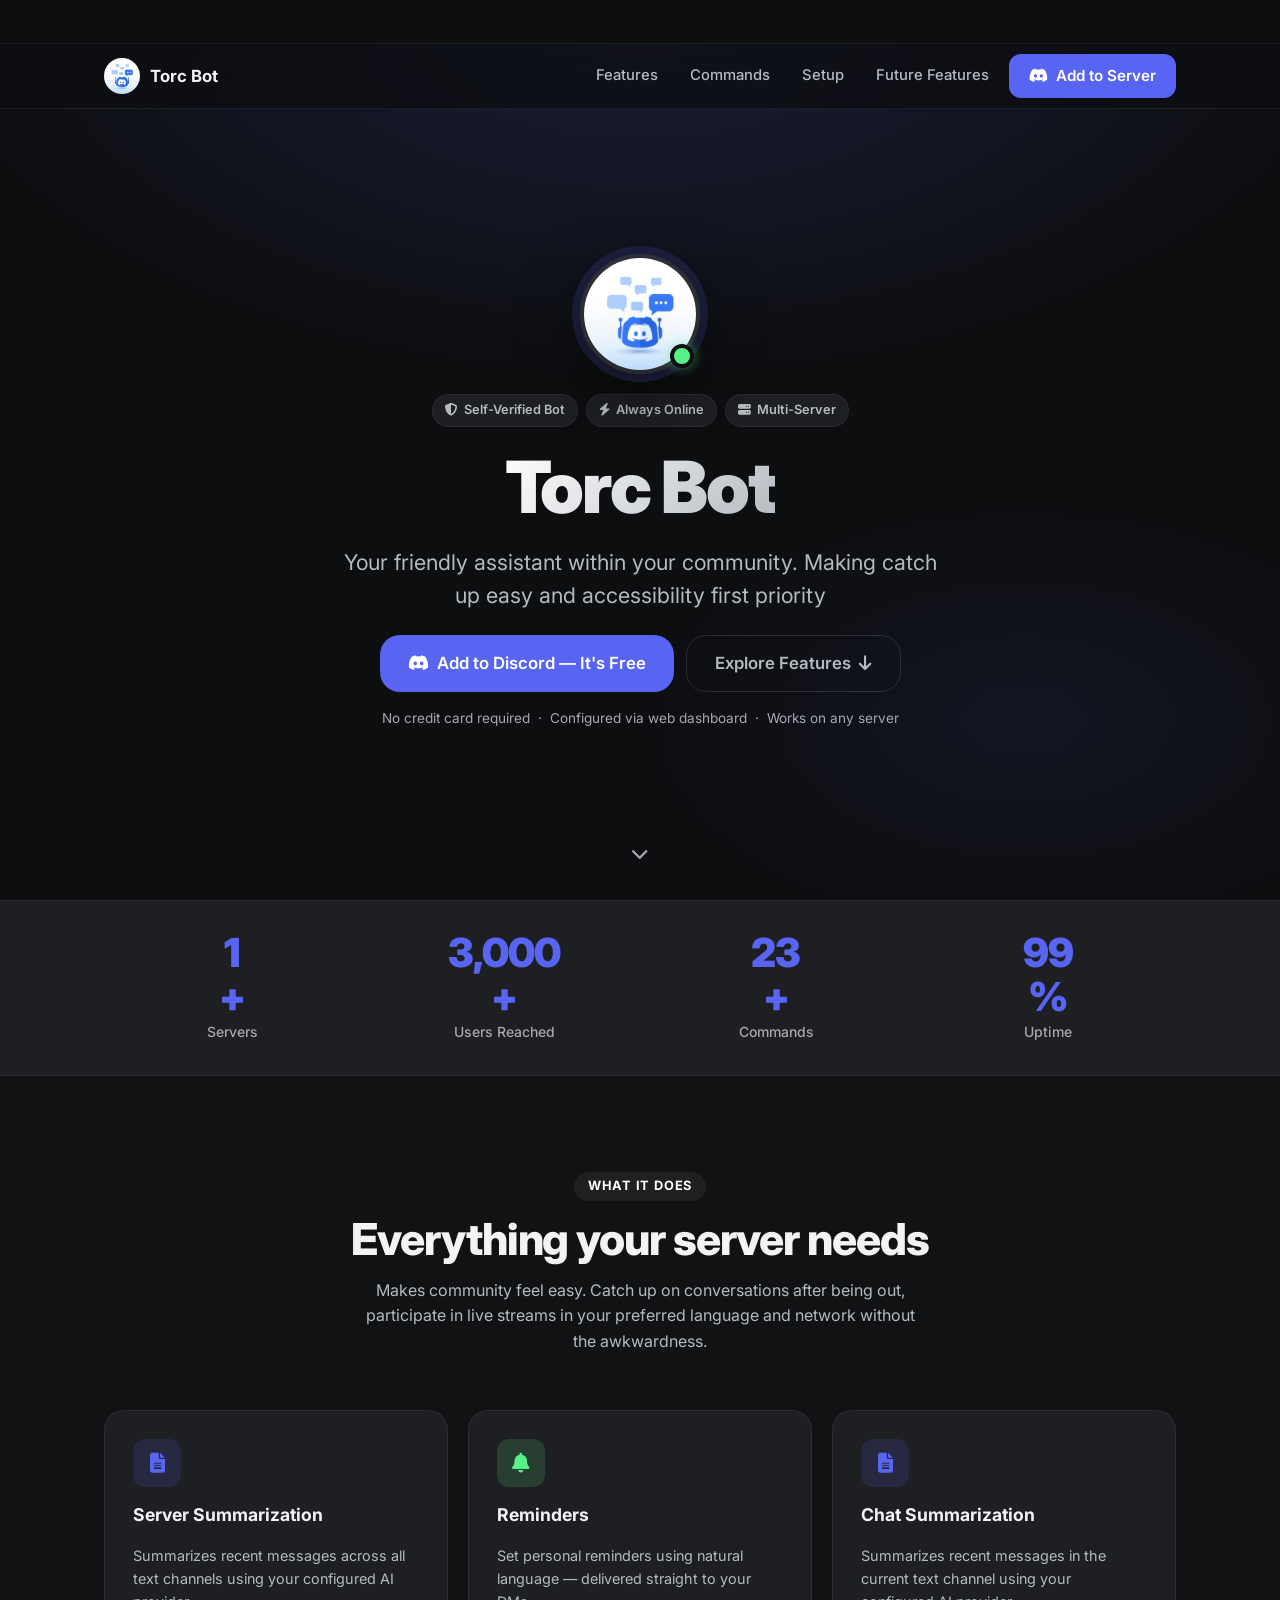
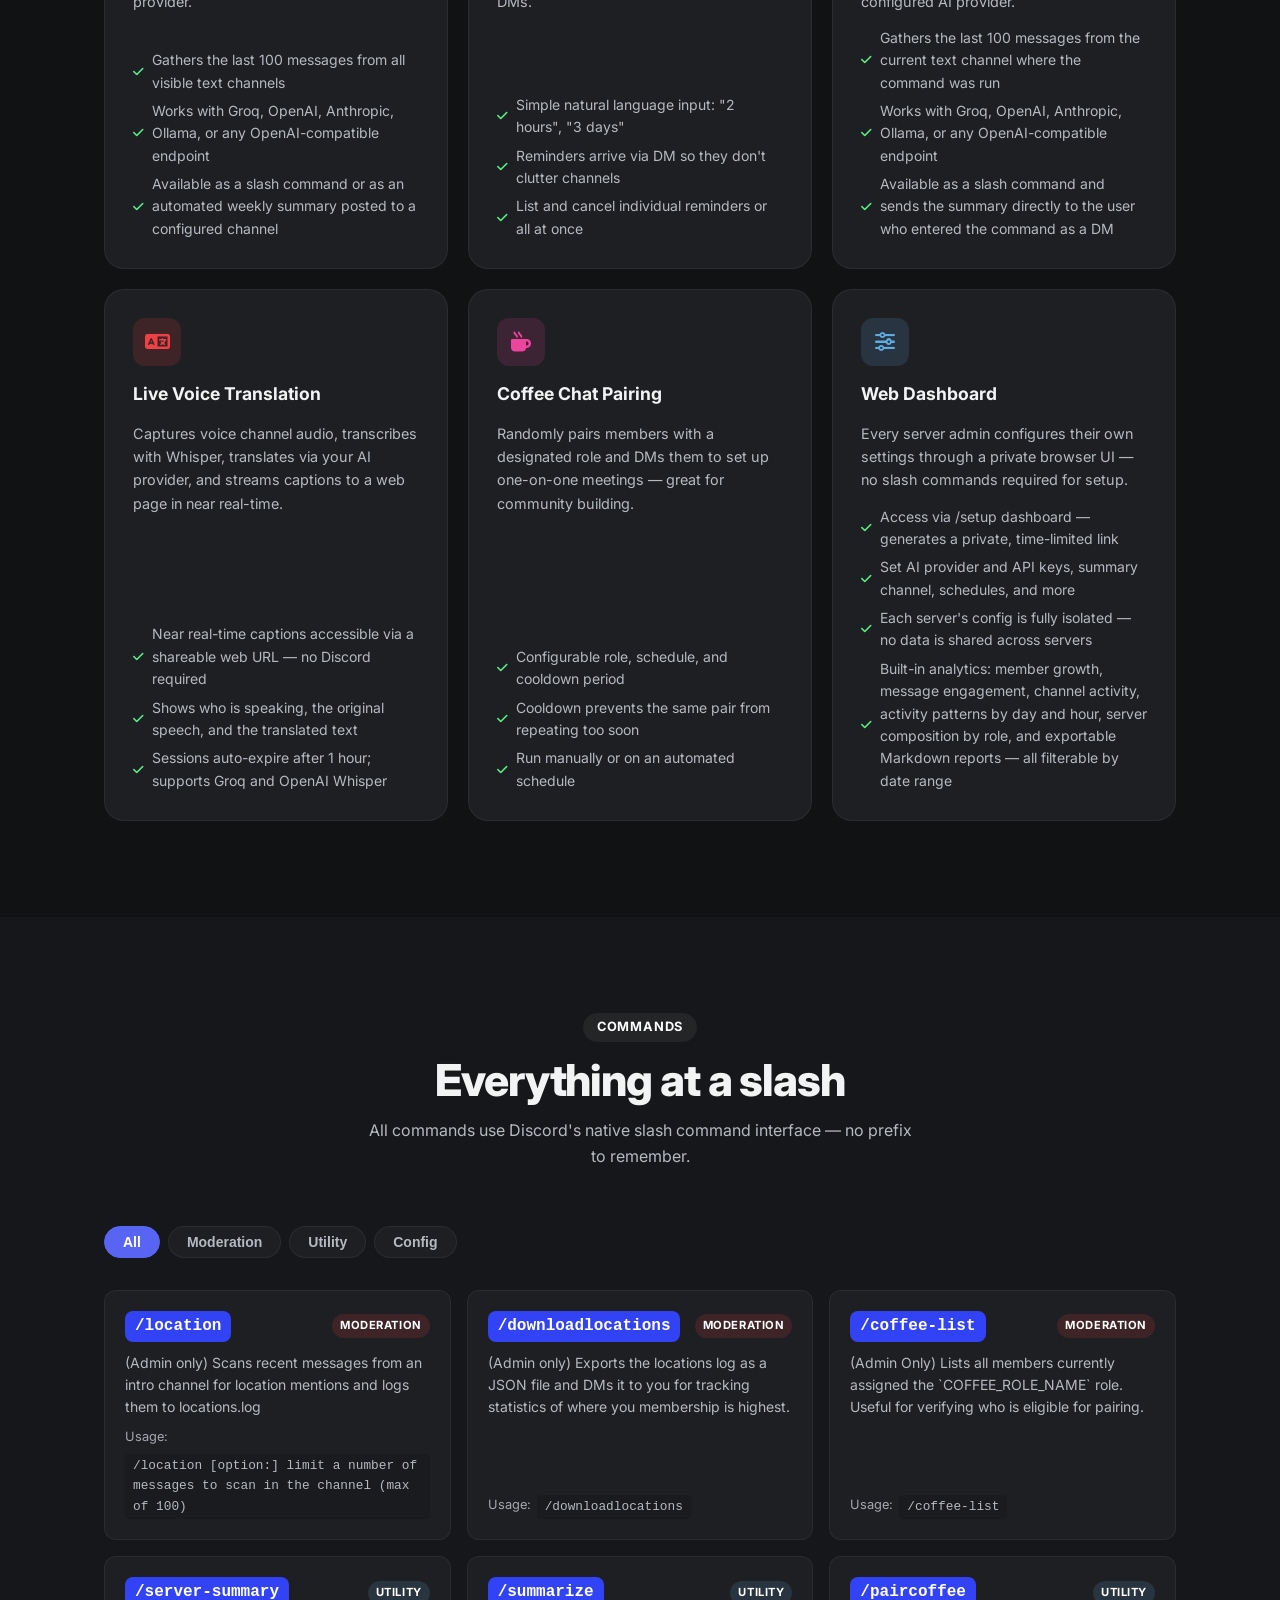
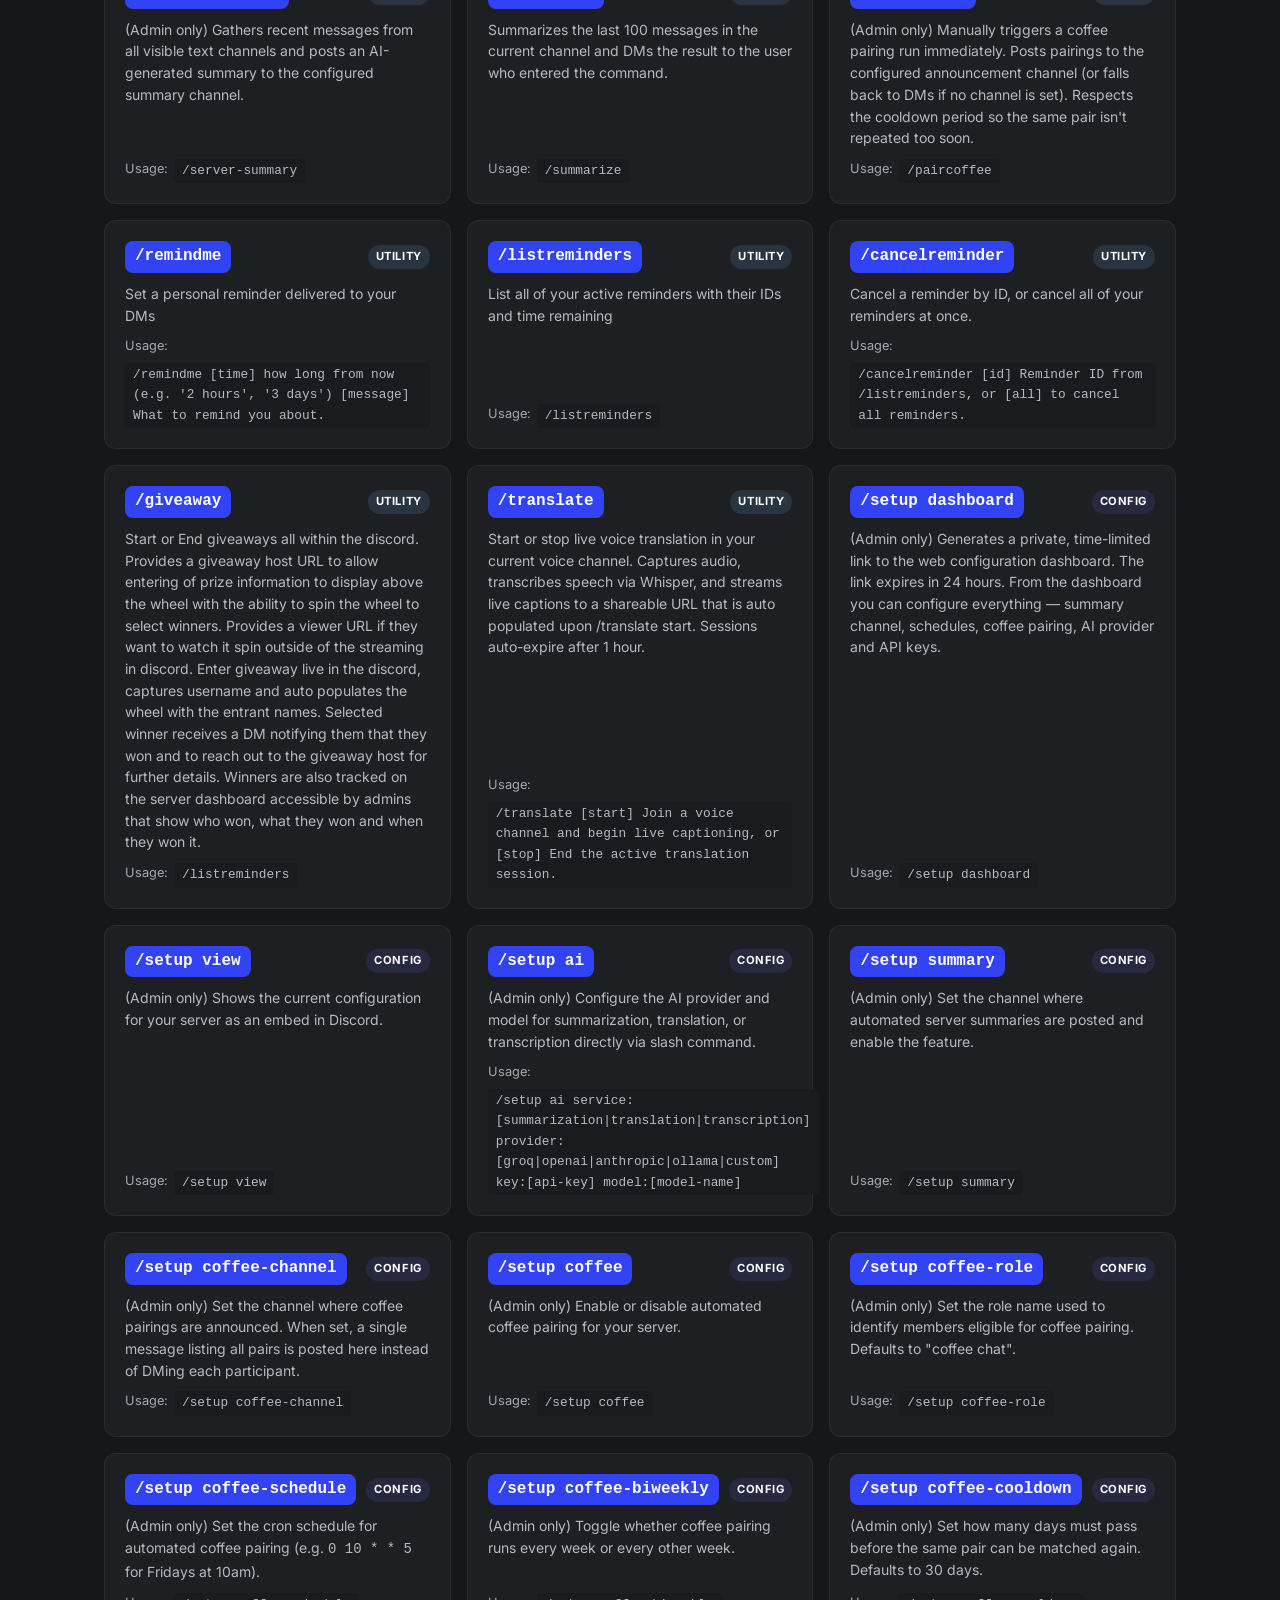
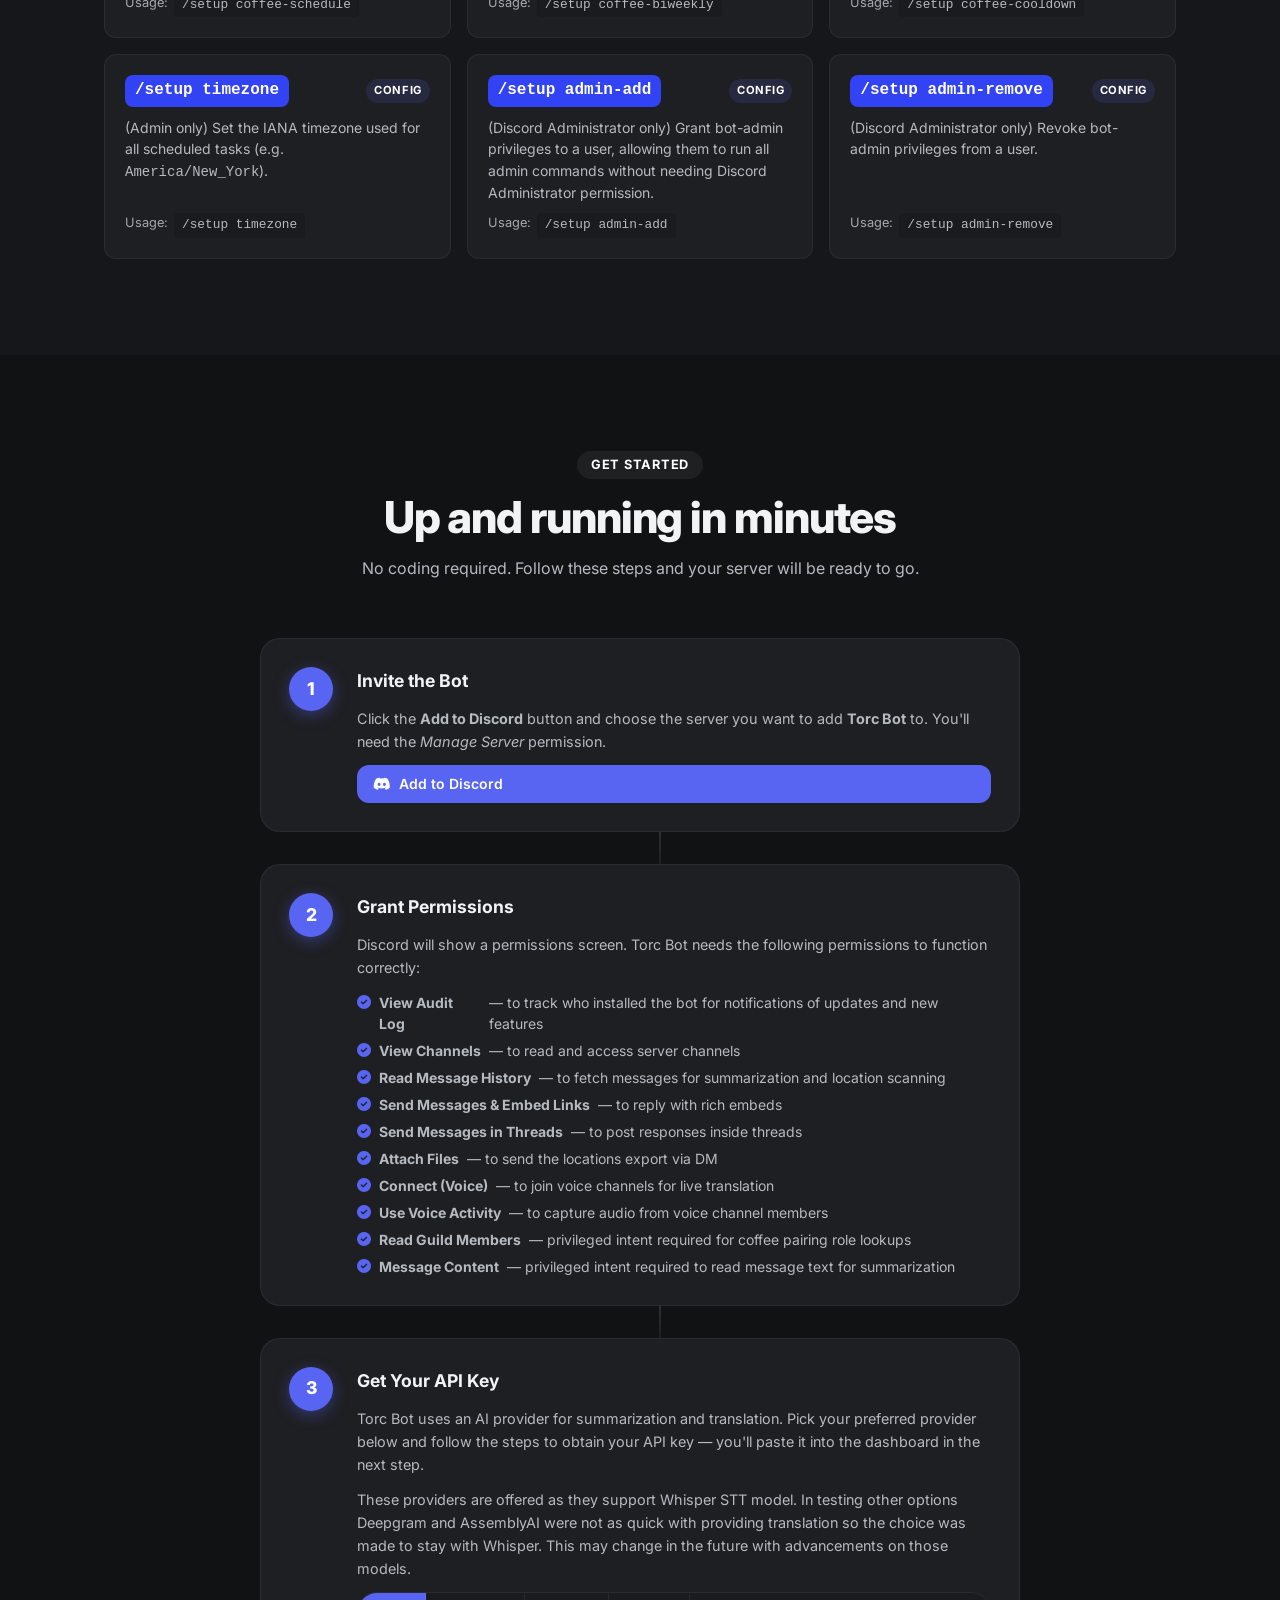
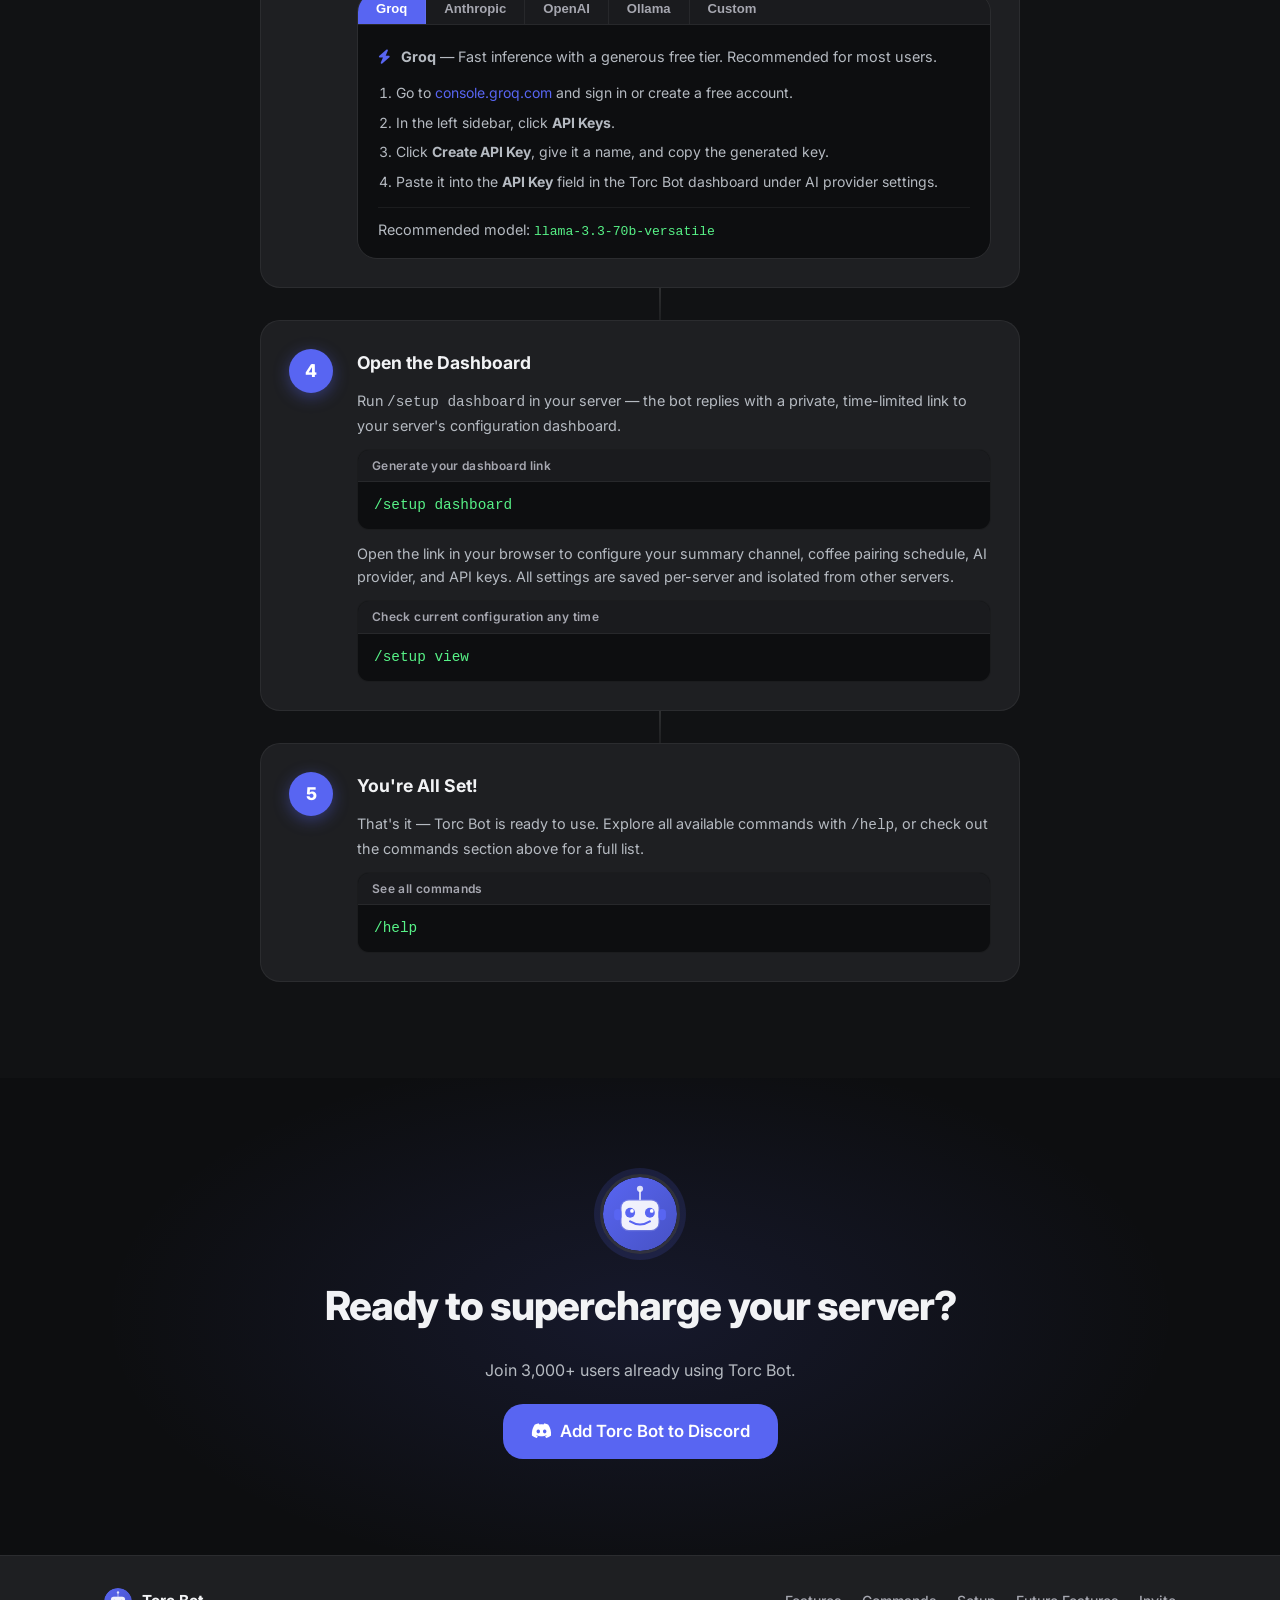
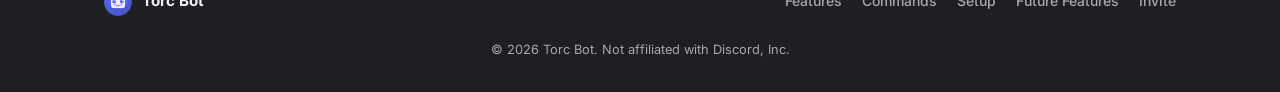
==== commit c00c2e2a: "Update commands to include new giveaway command. Also update invite link to include new View Audit l" ====
--- a/index.html
+++ b/index.html
@@ -36,7 +36,7 @@
         <a href="#commands">Commands</a>
         <a href="#setup">Setup</a>
         <a href="future-features.html">Future Features</a>
-        <a href="https://discord.com/api/oauth2/authorize?client_id=1367647146970583141&permissions=36785152&scope=bot%20applications.commands" class="btn btn-primary" target="_blank" rel="noopener">
+        <a href="https://discord.com/oauth2/authorize?client_id=1367647146970583141&permissions=34688128&scope=bot%20applications.commands" class="btn btn-primary" target="_blank" rel="noopener">
           <i class="fab fa-discord"></i> Add to Server
         </a>
       </div>
@@ -62,7 +62,7 @@
       <p class="hero-tagline">Your friendly assistant within your community. Making catch up easy and accessibility first priority</p>
 
       <div class="hero-cta">
-        <a href="https://discord.com/api/oauth2/authorize?client_id=1367647146970583141&permissions=36785152&scope=bot%20applications.commands" class="btn btn-primary btn-lg" target="_blank" rel="noopener">
+        <a href="https://discord.com/oauth2/authorize?client_id=1367647146970583141&permissions=34688128&scope=bot%20applications.commands" class="btn btn-primary btn-lg" target="_blank" rel="noopener">
           <i class="fab fa-discord"></i> Add to Discord — It's Free
         </a>
         <a href="#features" class="btn btn-ghost btn-lg">
@@ -339,6 +339,15 @@
           </div>
           <p class="cmd-desc">Cancel a reminder by ID, or cancel all of your reminders at once.</p>
           <div class="cmd-usage"><span>Usage:</span> <code>/cancelreminder [id] Reminder ID from /listreminders, or [all] to cancel all reminders.</code></div>
+        </div>
+
+        <div class="cmd-card" data-category="utility">
+          <div class="cmd-header">
+            <code class="cmd-name">/giveaway</code>
+            <span class="cmd-tag tag-util">Utility</span>
+          </div>
+          <p class="cmd-desc">Start or End giveaways all within the discord. Provides a giveaway host URL to allow entering of prize information to display above the wheel with the ability to spin the wheel to select winners. Provides a viewer URL if they want to watch it spin outside of the streaming in discord. Enter giveaway live in the discord, captures username and auto populates the wheel with the entrant names. Selected winner receives a DM notifying them that they won and to reach out to the giveaway host for further details. Winners are also tracked on the server dashboard accessible by admins that show who won, what they won and when they won it.</p>
+          <div class="cmd-usage"><span>Usage:</span> <code>/listreminders</code></div>
         </div>
 
         <div class="cmd-card" data-category="utility">
@@ -498,7 +507,7 @@
           <div class="step-body">
             <h3>Invite the Bot</h3>
             <p>Click the <strong>Add to Discord</strong> button and choose the server you want to add <strong>Torc Bot</strong> to. You'll need the <em>Manage Server</em> permission.</p>
-            <a class="btn btn-primary btn-sm" href="https://discord.com/api/oauth2/authorize?client_id=1367647146970583141&permissions=36785152&scope=bot%20applications.commands" target="_blank" rel="noopener">
+            <a class="btn btn-primary btn-sm" href="https://discord.com/oauth2/authorize?client_id=1367647146970583141&permissions=34688128&scope=bot%20applications.commands" target="_blank" rel="noopener">
               <i class="fab fa-discord"></i> Add to Discord
             </a>
           </div>
@@ -512,6 +521,7 @@
             <h3>Grant Permissions</h3>
             <p>Discord will show a permissions screen. Torc Bot needs the following permissions to function correctly:</p>
             <ul class="perm-list">
+              <li><i class="fas fa-check-circle"></i> <strong>View Audit Log</strong> — to track who installed the bot for notifications of updates and new features</li>
               <li><i class="fas fa-check-circle"></i> <strong>View Channels</strong> — to read and access server channels</li>
               <li><i class="fas fa-check-circle"></i> <strong>Read Message History</strong> — to fetch messages for summarization and location scanning</li>
               <li><i class="fas fa-check-circle"></i> <strong>Send Messages &amp; Embed Links</strong> — to reply with rich embeds</li>
@@ -669,7 +679,7 @@
       <h2>Ready to supercharge your server?</h2>
       <!-- <p>Join [X,XXX]+ servers already using Torc Bot. Free forever.</p> -->
        <p>Join 3,000+ users already using Torc Bot. </p>
-      <a href="https://discord.com/api/oauth2/authorize?client_id=1367647146970583141&permissions=36785152&scope=bot%20applications.commands" class="btn btn-primary btn-lg" target="_blank" rel="noopener">
+      <a href="https://discord.com/oauth2/authorize?client_id=1367647146970583141&permissions=34688128&scope=bot%20applications.commands" class="btn btn-primary btn-lg" target="_blank" rel="noopener">
         <i class="fab fa-discord"></i> Add Torc Bot to Discord
       </a>
     </div>
@@ -687,7 +697,7 @@
         <a href="#commands">Commands</a>
         <a href="#setup">Setup</a>
         <a href="future-features.html">Future Features</a>
-        <a href="https://discord.com/api/oauth2/authorize?client_id=1367647146970583141&permissions=36785152&scope=bot%20applications.commands" target="_blank" rel="noopener">Invite</a>
+        <a href="https://discord.com/oauth2/authorize?client_id=1367647146970583141&permissions=34688128&scope=bot%20applications.commands" target="_blank" rel="noopener">Invite</a>
         <!-- Optional: add links to your support server, docs, or privacy policy -->
         <!-- <a href="#">Support Server</a> -->
         <!-- <a href="#">Privacy Policy</a> -->
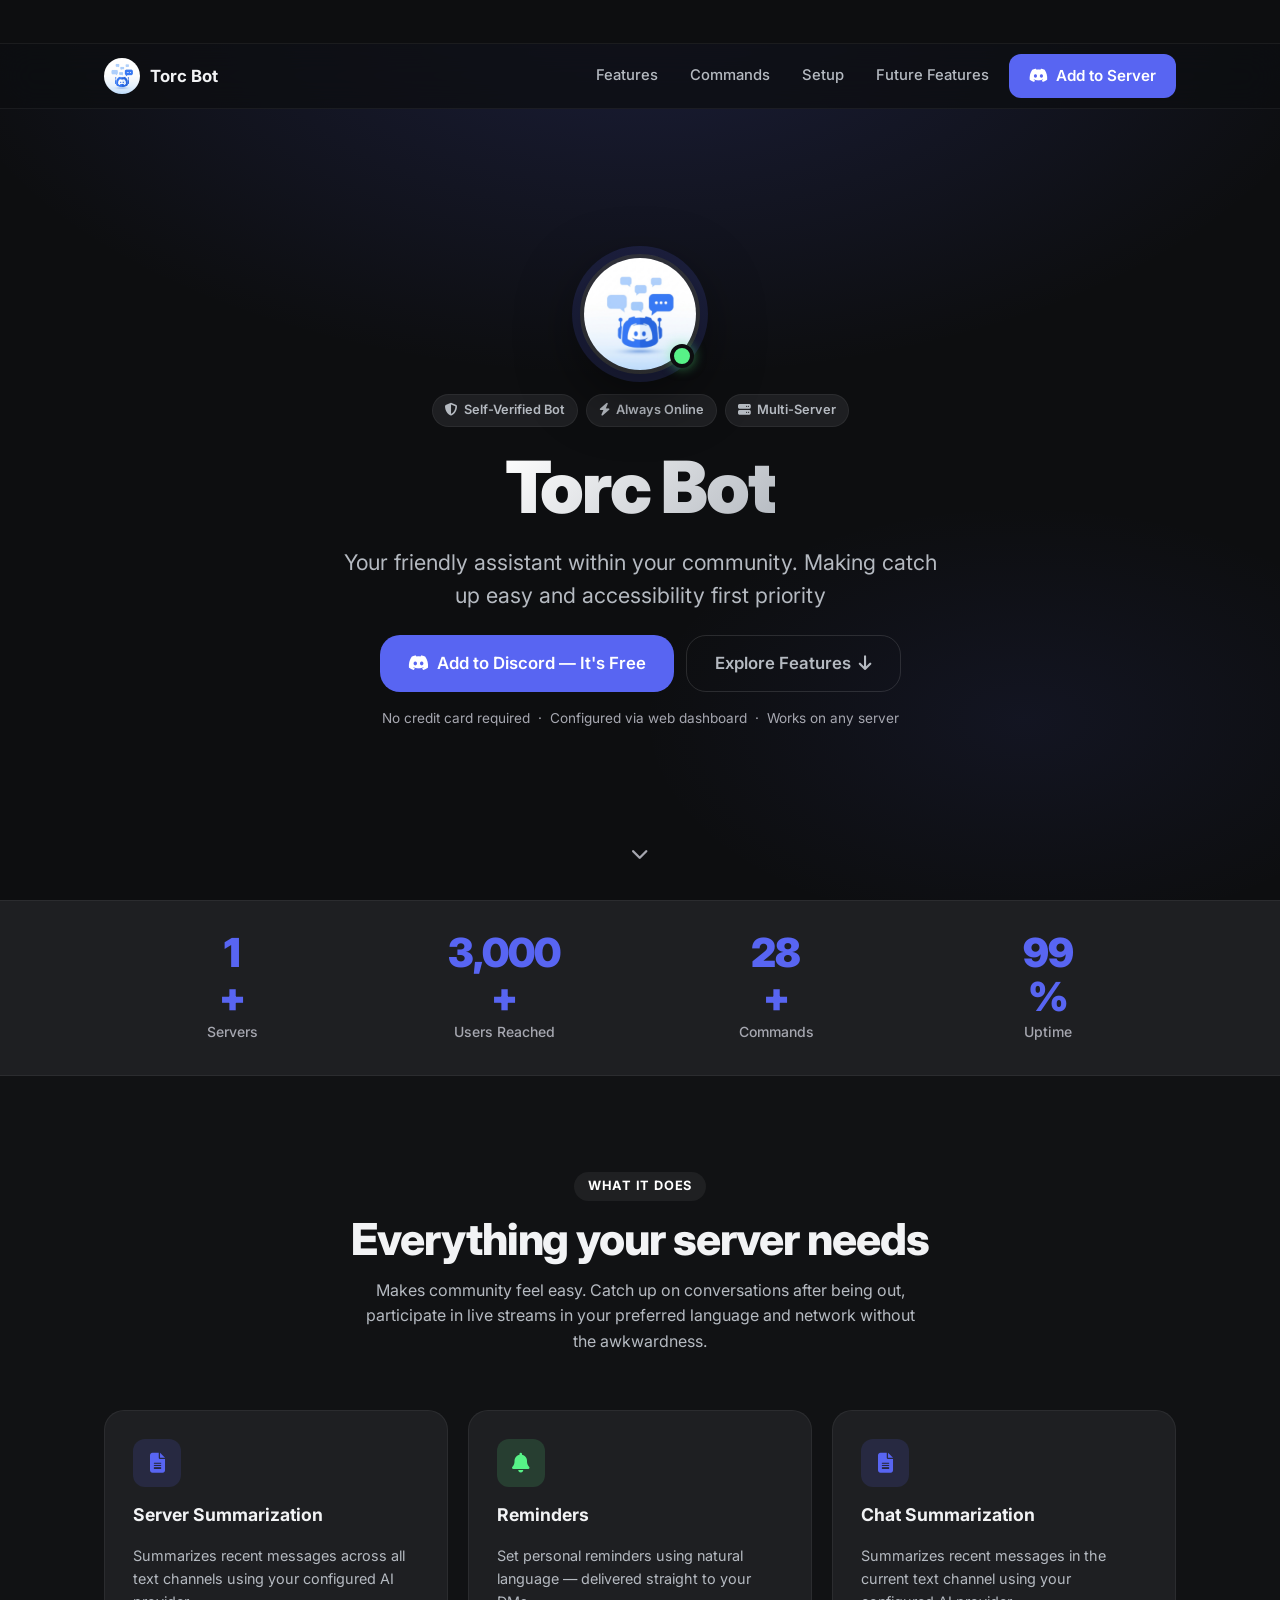
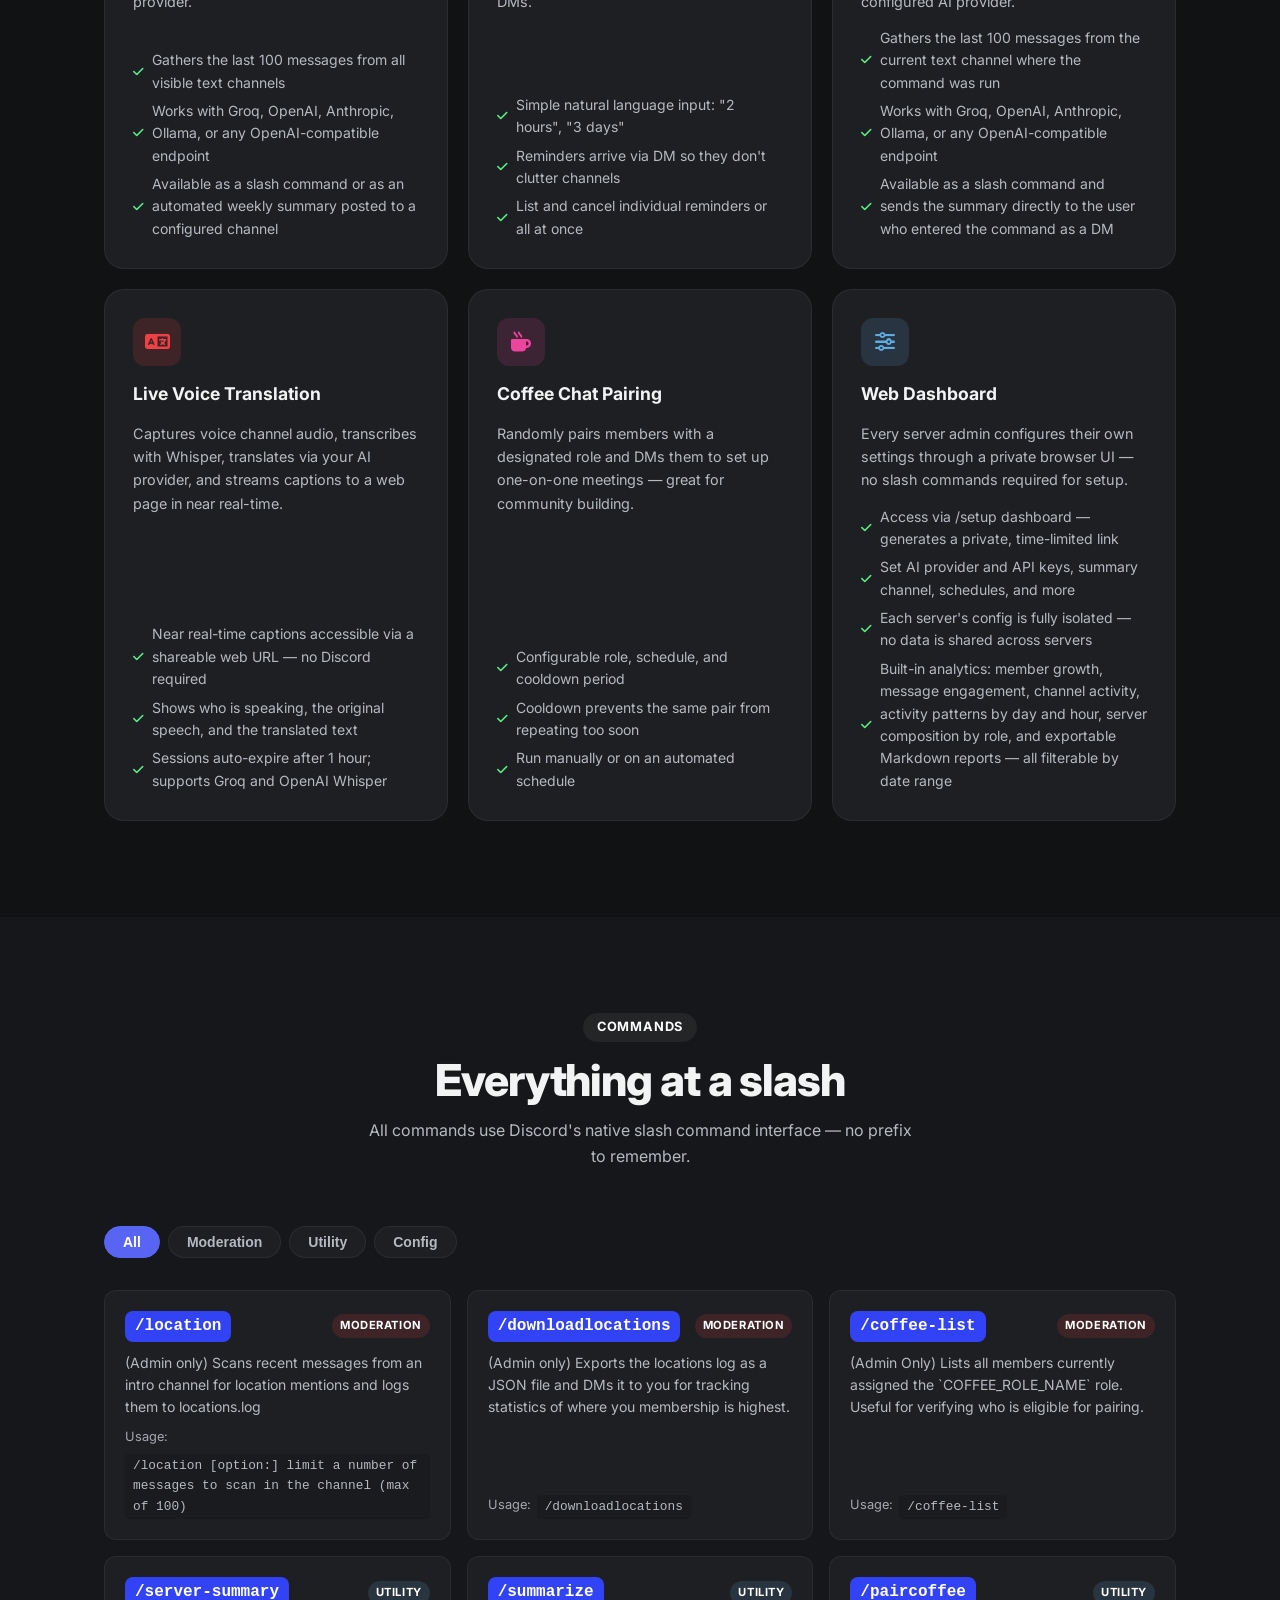
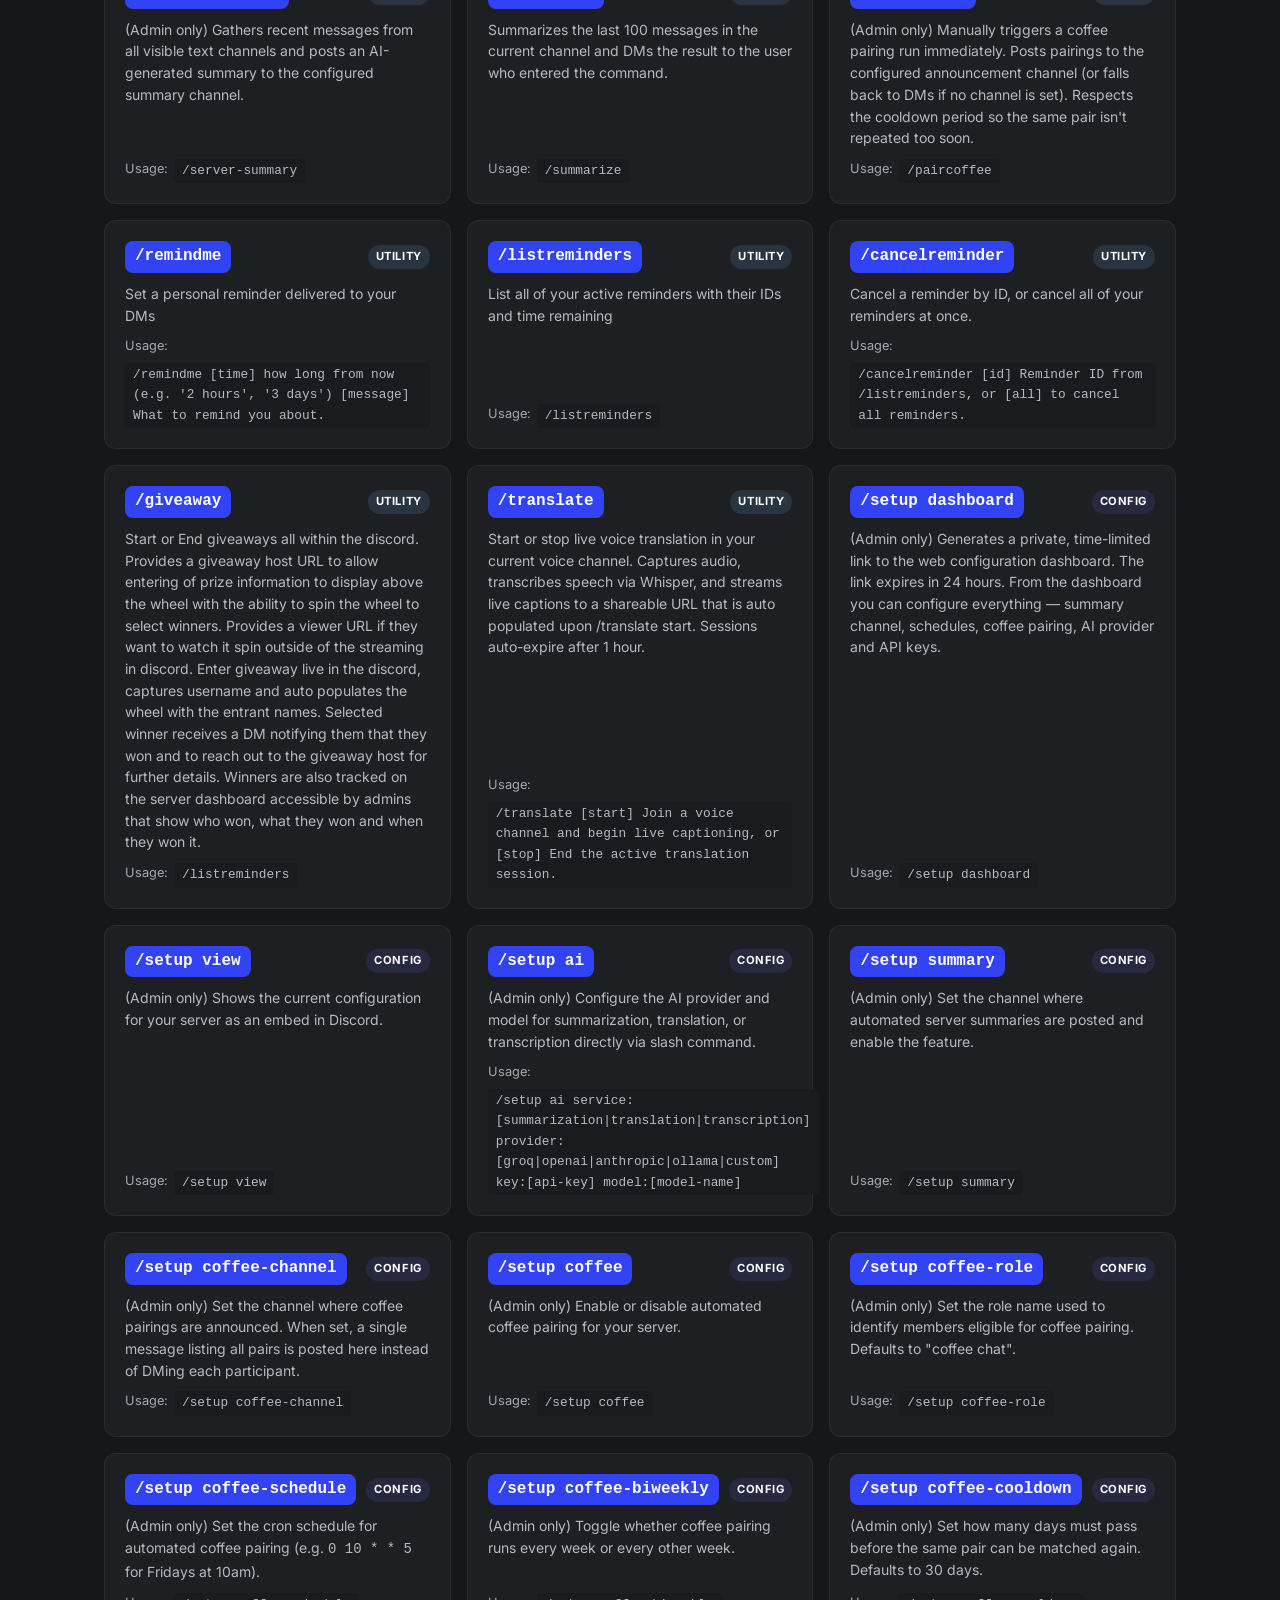
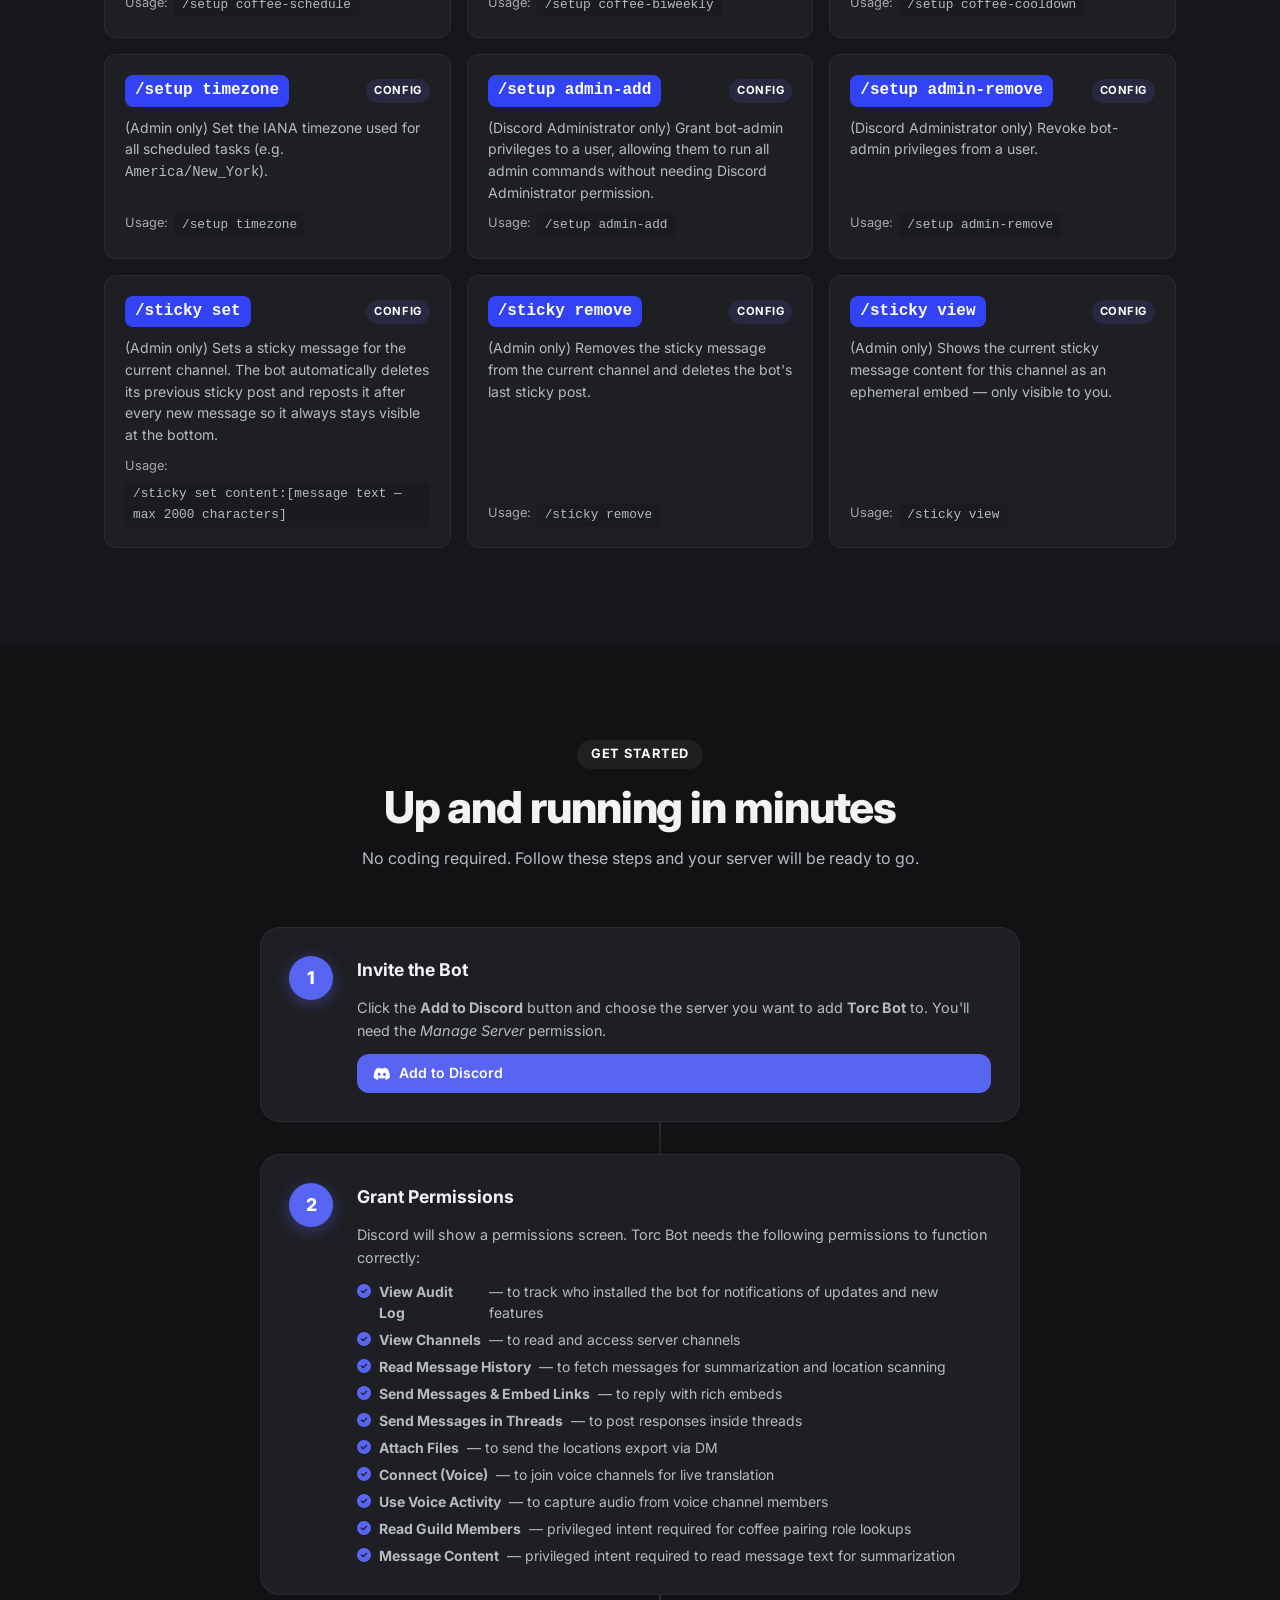
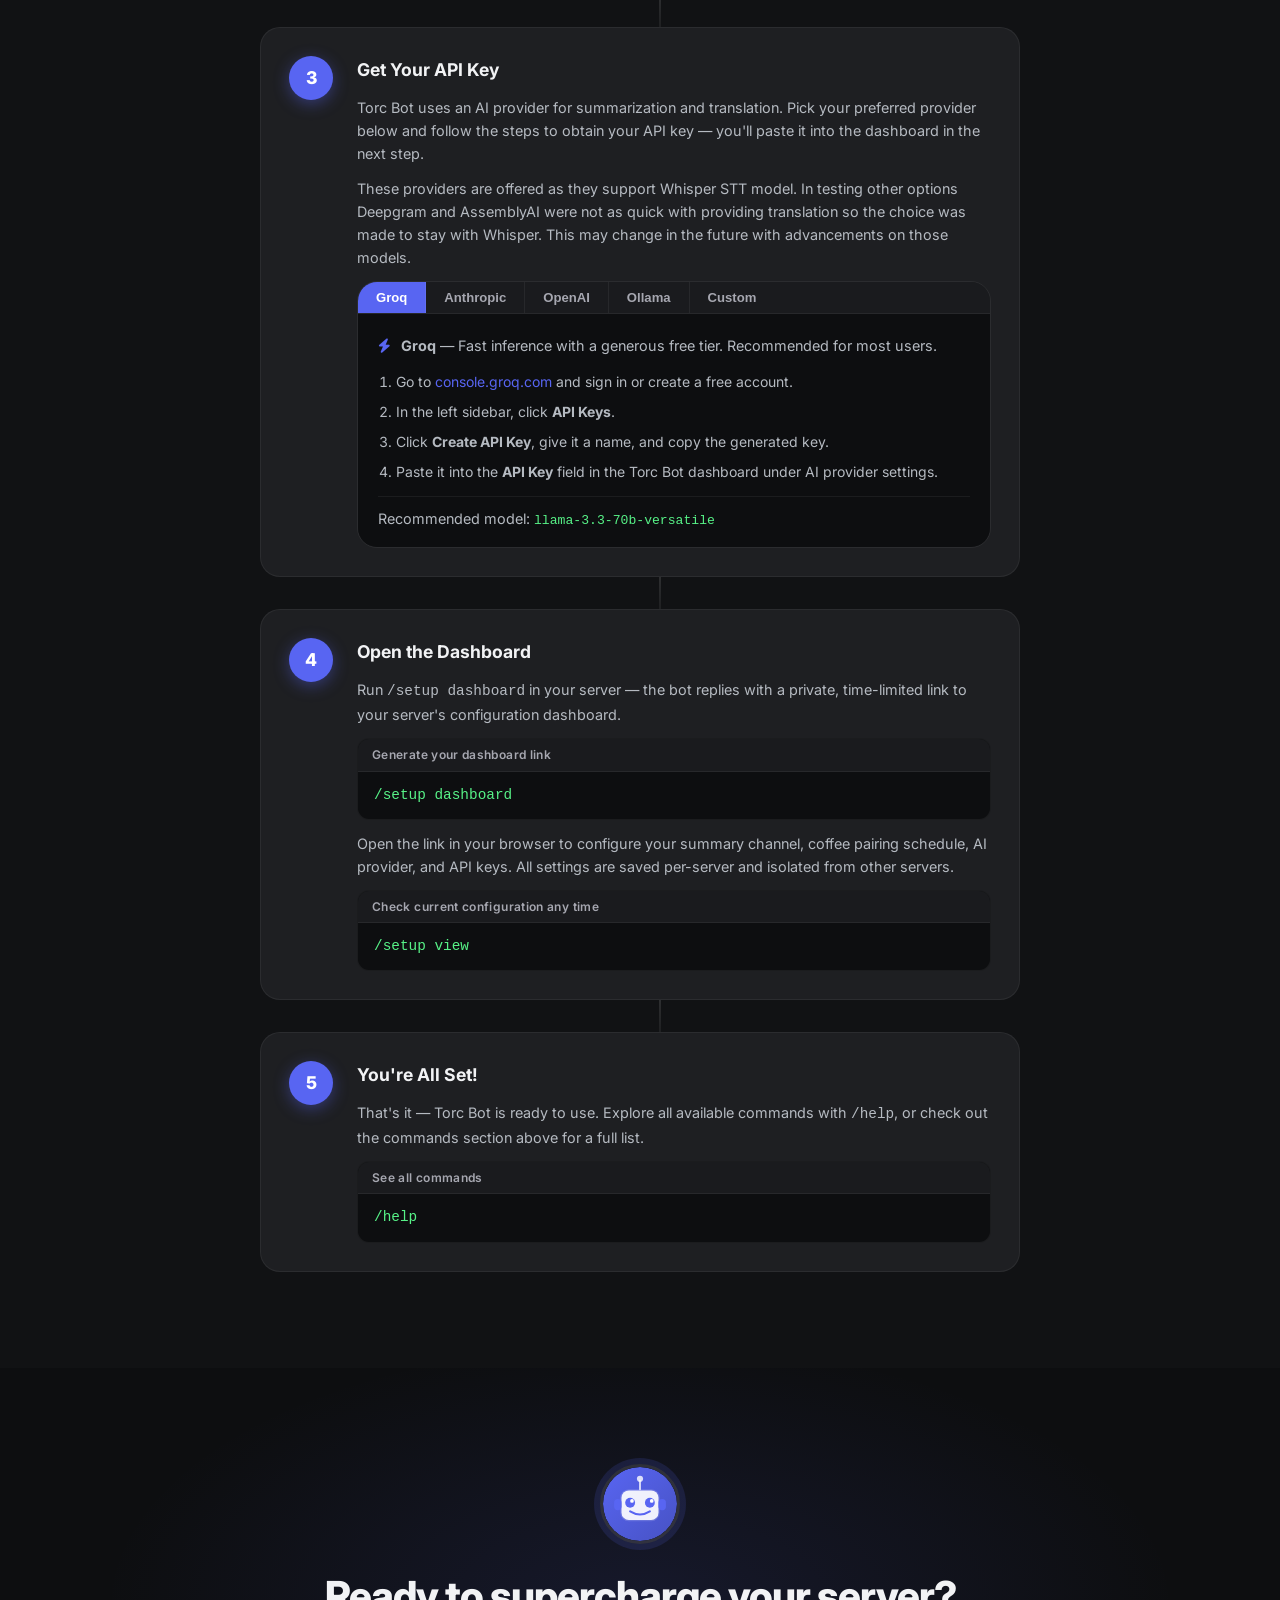
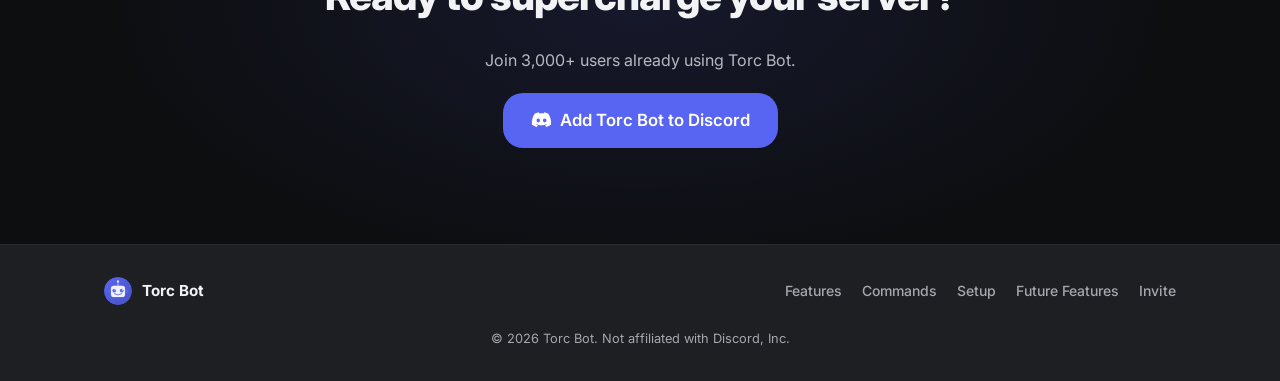
==== commit 6d5c0500: "Add new sticky command to the command list in config section" ====
--- a/index.html
+++ b/index.html
@@ -89,7 +89,7 @@
         <span class="stat-label">Users Reached</span>
       </div>
       <div class="stat">
-        <span class="stat-number" data-target="23">0</span><span class="stat-number">+</span>
+        <span class="stat-number" data-target="28">0</span><span class="stat-number">+</span>
         <span class="stat-label">Commands</span>
       </div>
       <div class="stat">
@@ -485,6 +485,33 @@
           </div>
           <p class="cmd-desc">(Discord Administrator only) Revoke bot-admin privileges from a user.</p>
           <div class="cmd-usage"><span>Usage:</span> <code>/setup admin-remove</code></div>
+        </div>
+
+        <div class="cmd-card" data-category="config">
+          <div class="cmd-header">
+            <code class="cmd-name">/sticky set</code>
+            <span class="cmd-tag tag-cfg">Config</span>
+          </div>
+          <p class="cmd-desc">(Admin only) Sets a sticky message for the current channel. The bot automatically deletes its previous sticky post and reposts it after every new message so it always stays visible at the bottom.</p>
+          <div class="cmd-usage"><span>Usage:</span> <code>/sticky set content:[message text — max 2000 characters]</code></div>
+        </div>
+
+        <div class="cmd-card" data-category="config">
+          <div class="cmd-header">
+            <code class="cmd-name">/sticky remove</code>
+            <span class="cmd-tag tag-cfg">Config</span>
+          </div>
+          <p class="cmd-desc">(Admin only) Removes the sticky message from the current channel and deletes the bot's last sticky post.</p>
+          <div class="cmd-usage"><span>Usage:</span> <code>/sticky remove</code></div>
+        </div>
+
+        <div class="cmd-card" data-category="config">
+          <div class="cmd-header">
+            <code class="cmd-name">/sticky view</code>
+            <span class="cmd-tag tag-cfg">Config</span>
+          </div>
+          <p class="cmd-desc">(Admin only) Shows the current sticky message content for this channel as an ephemeral embed — only visible to you.</p>
+          <div class="cmd-usage"><span>Usage:</span> <code>/sticky view</code></div>
         </div>
 
       </div>
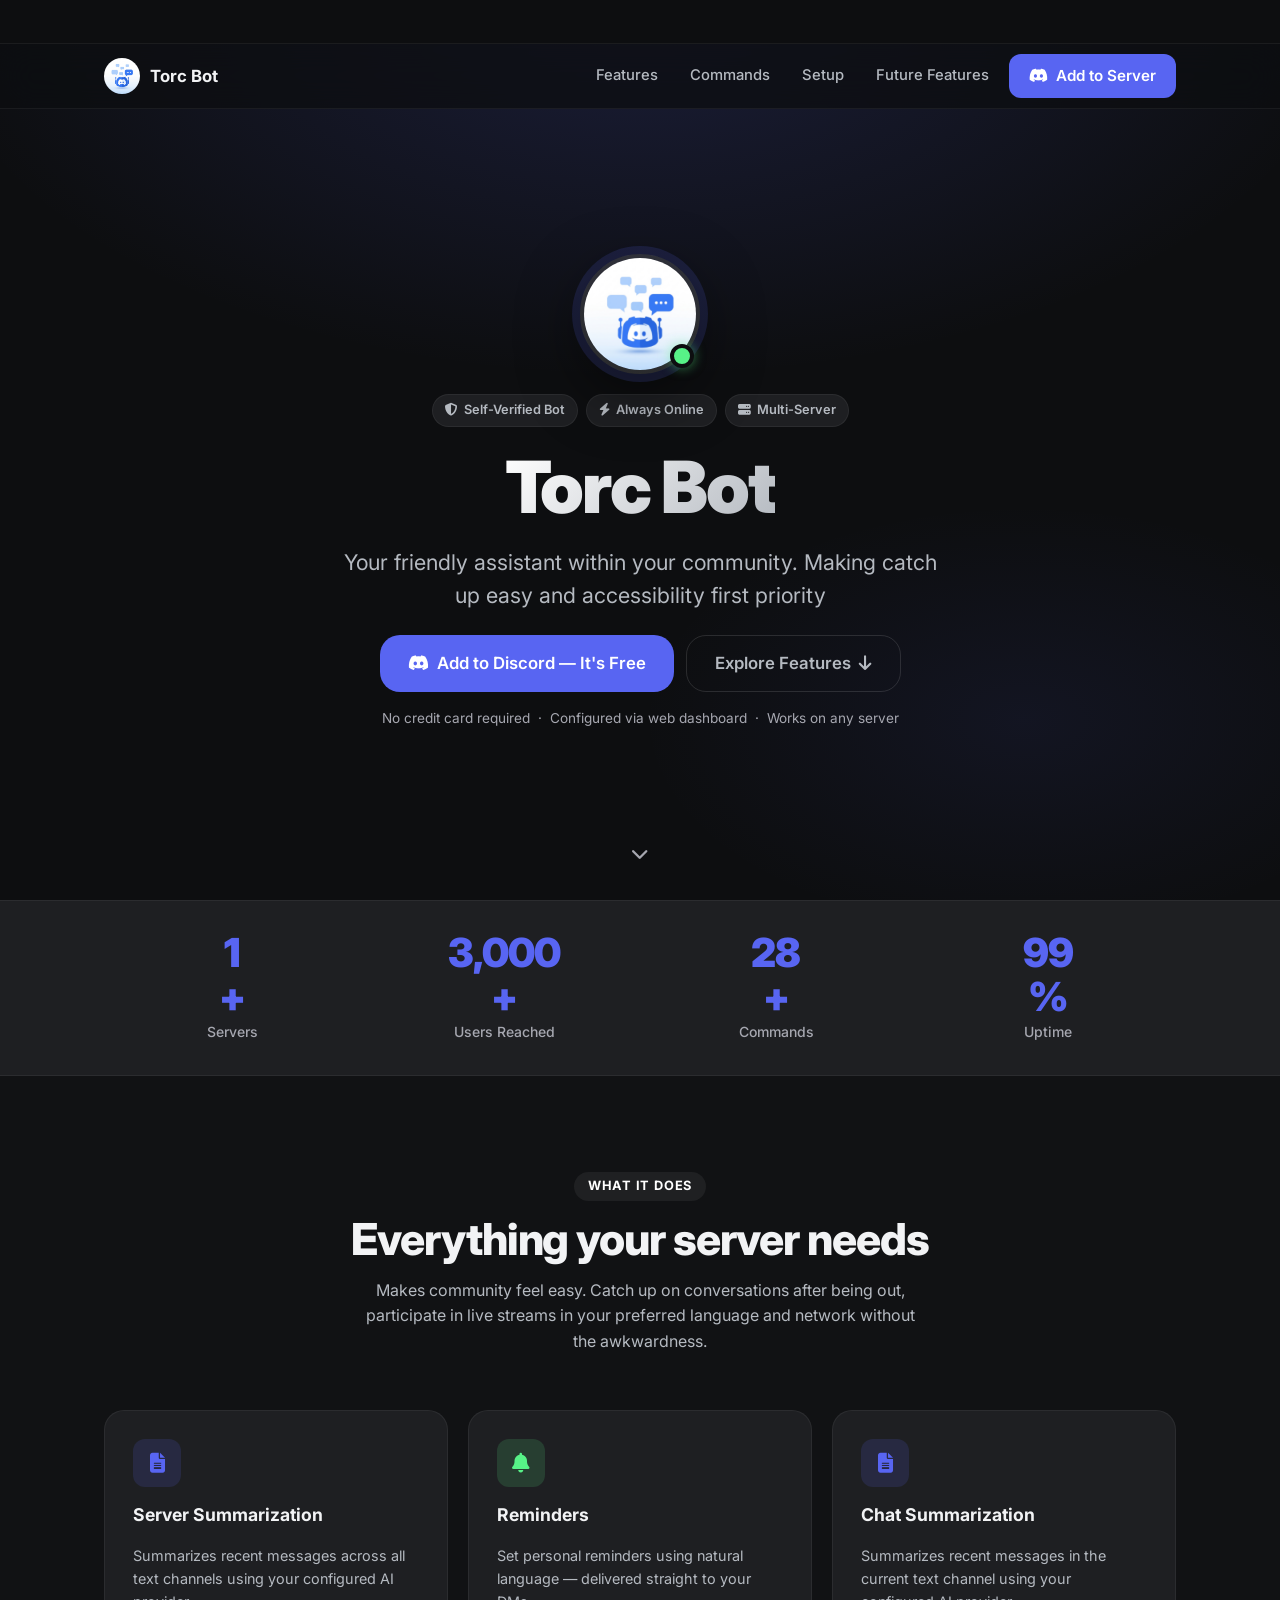
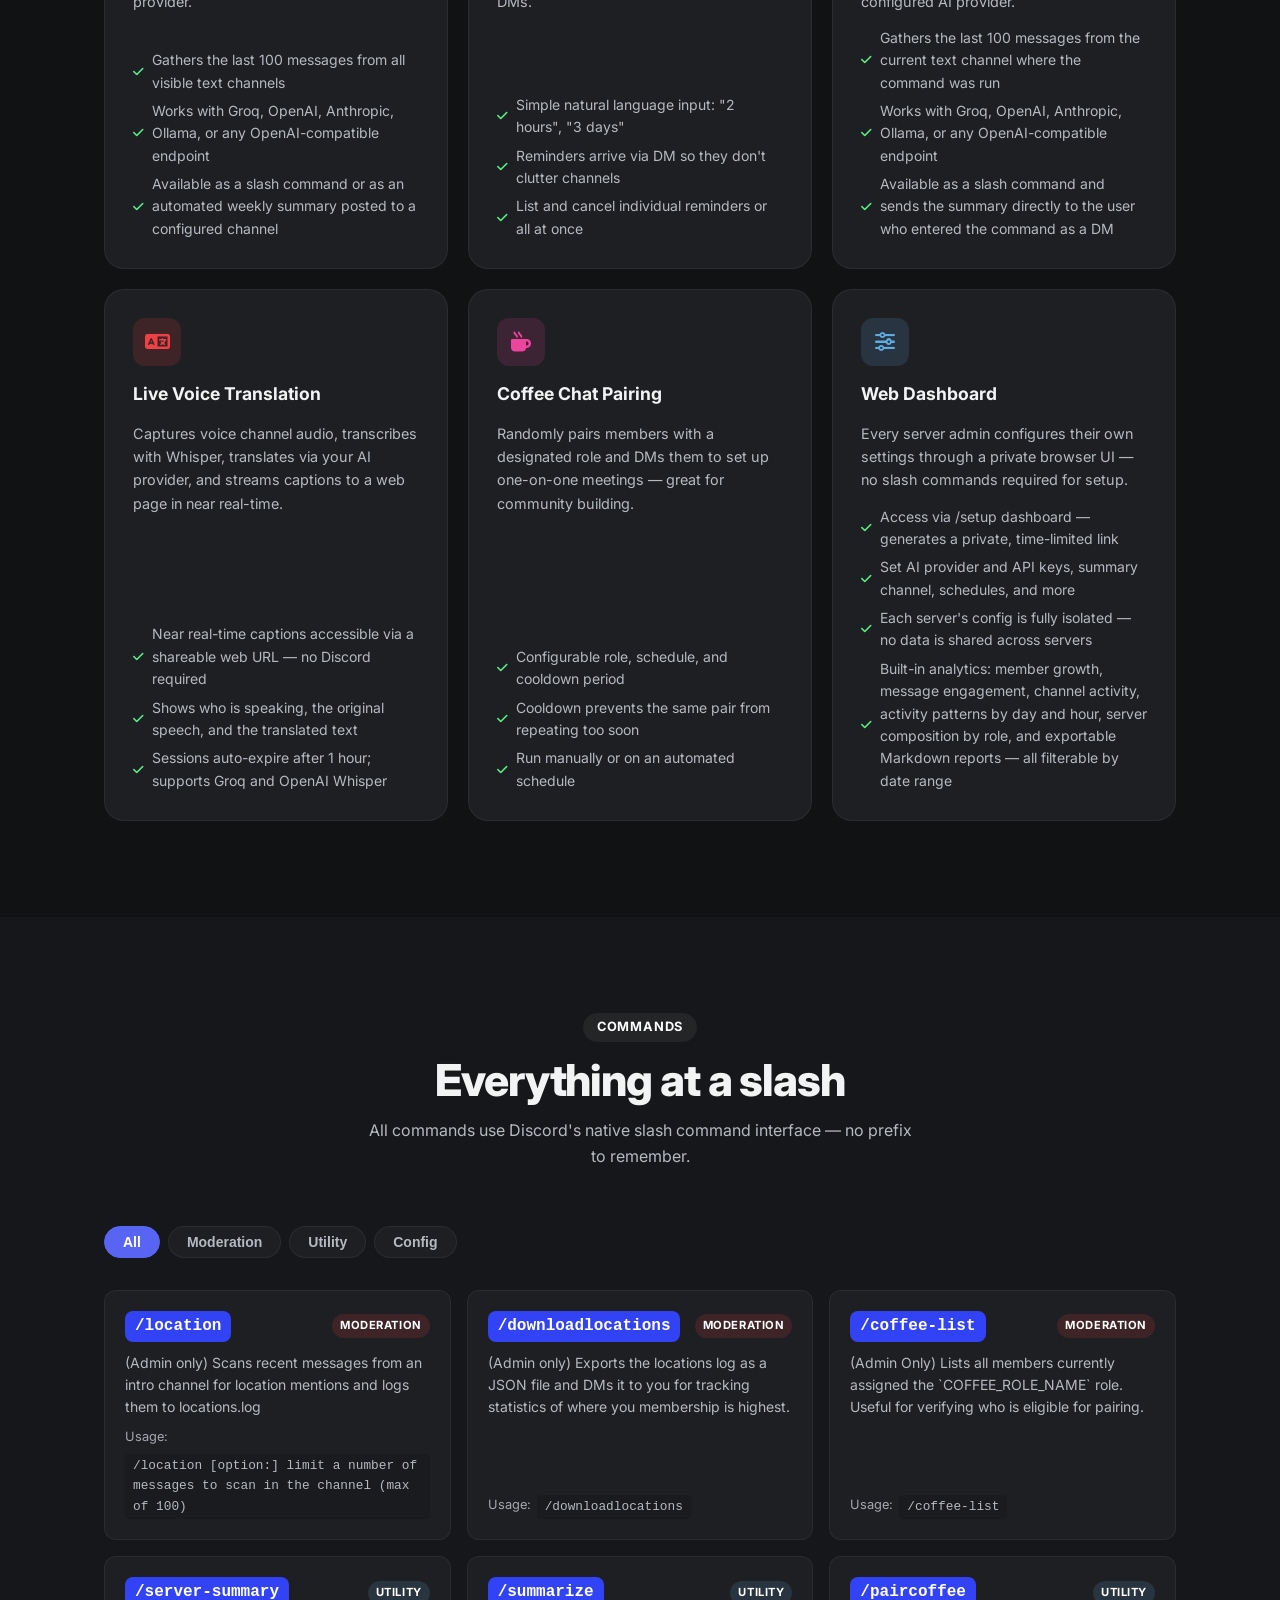
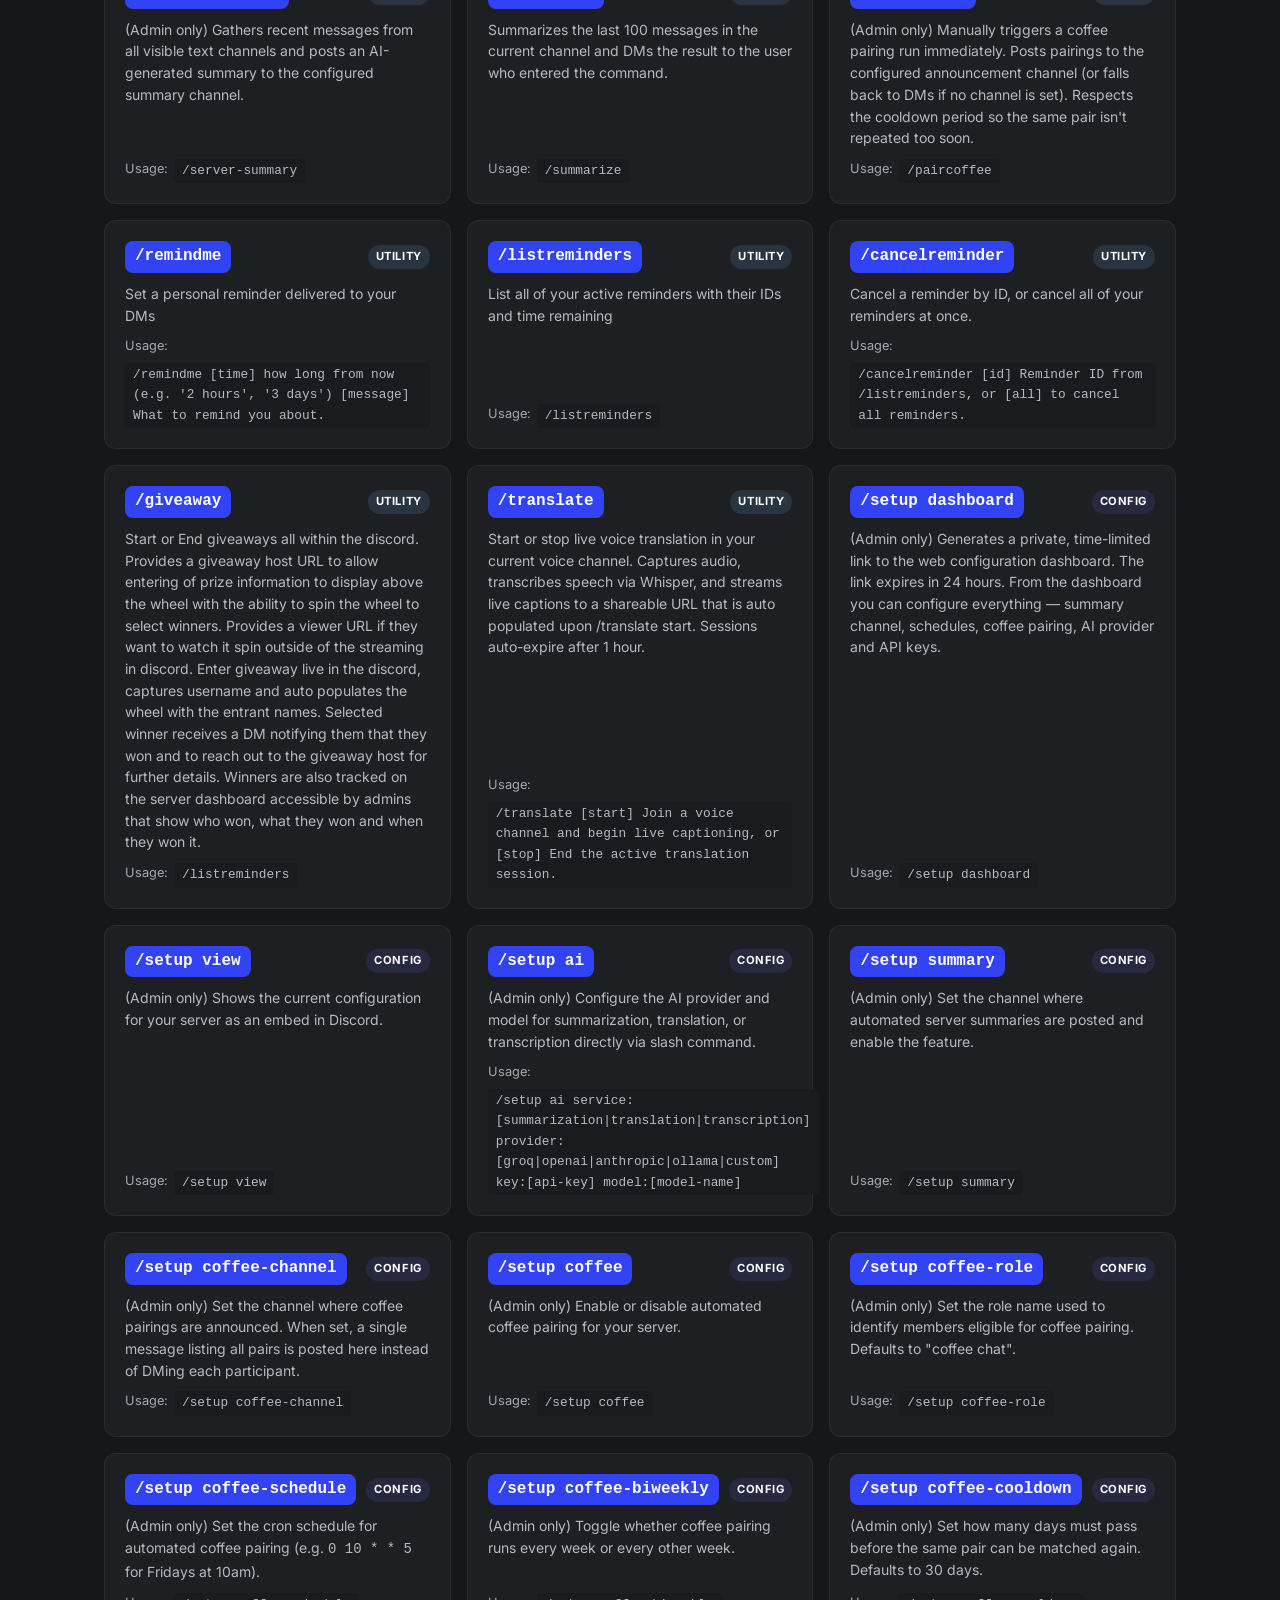
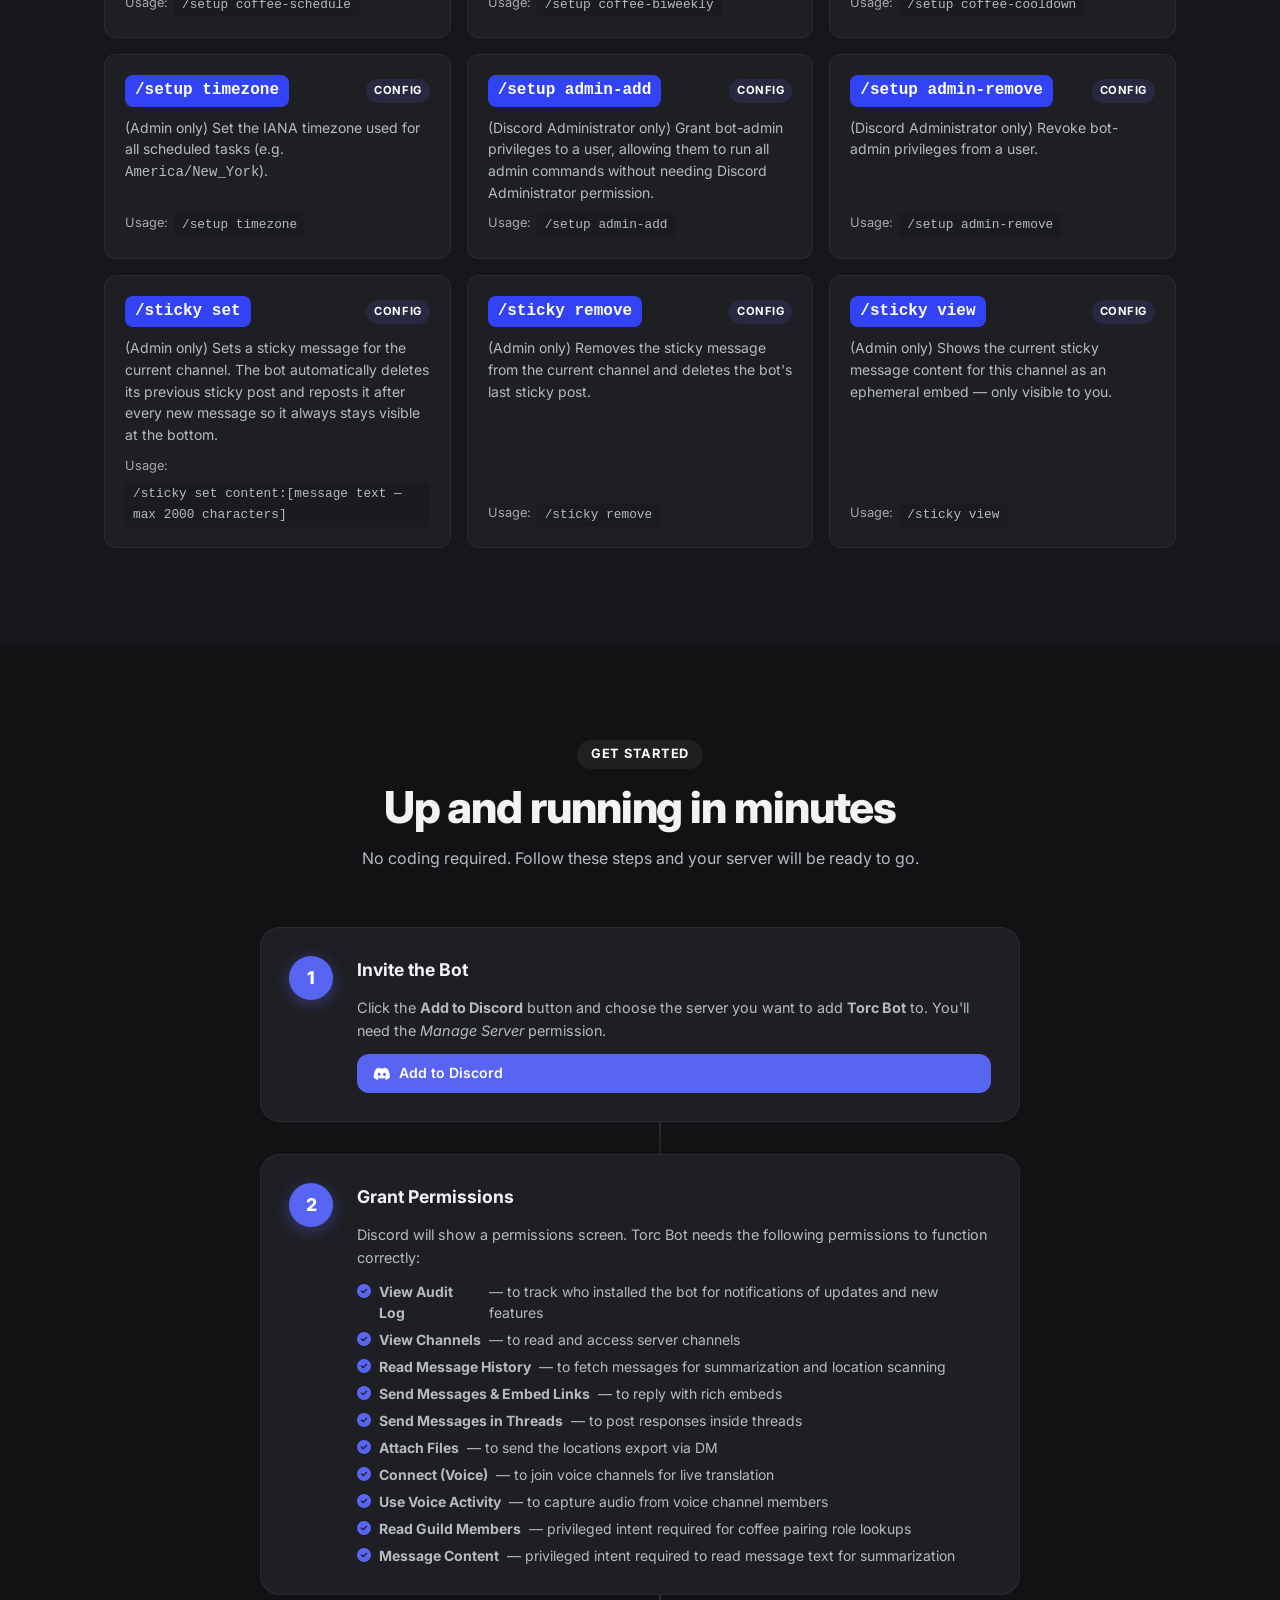
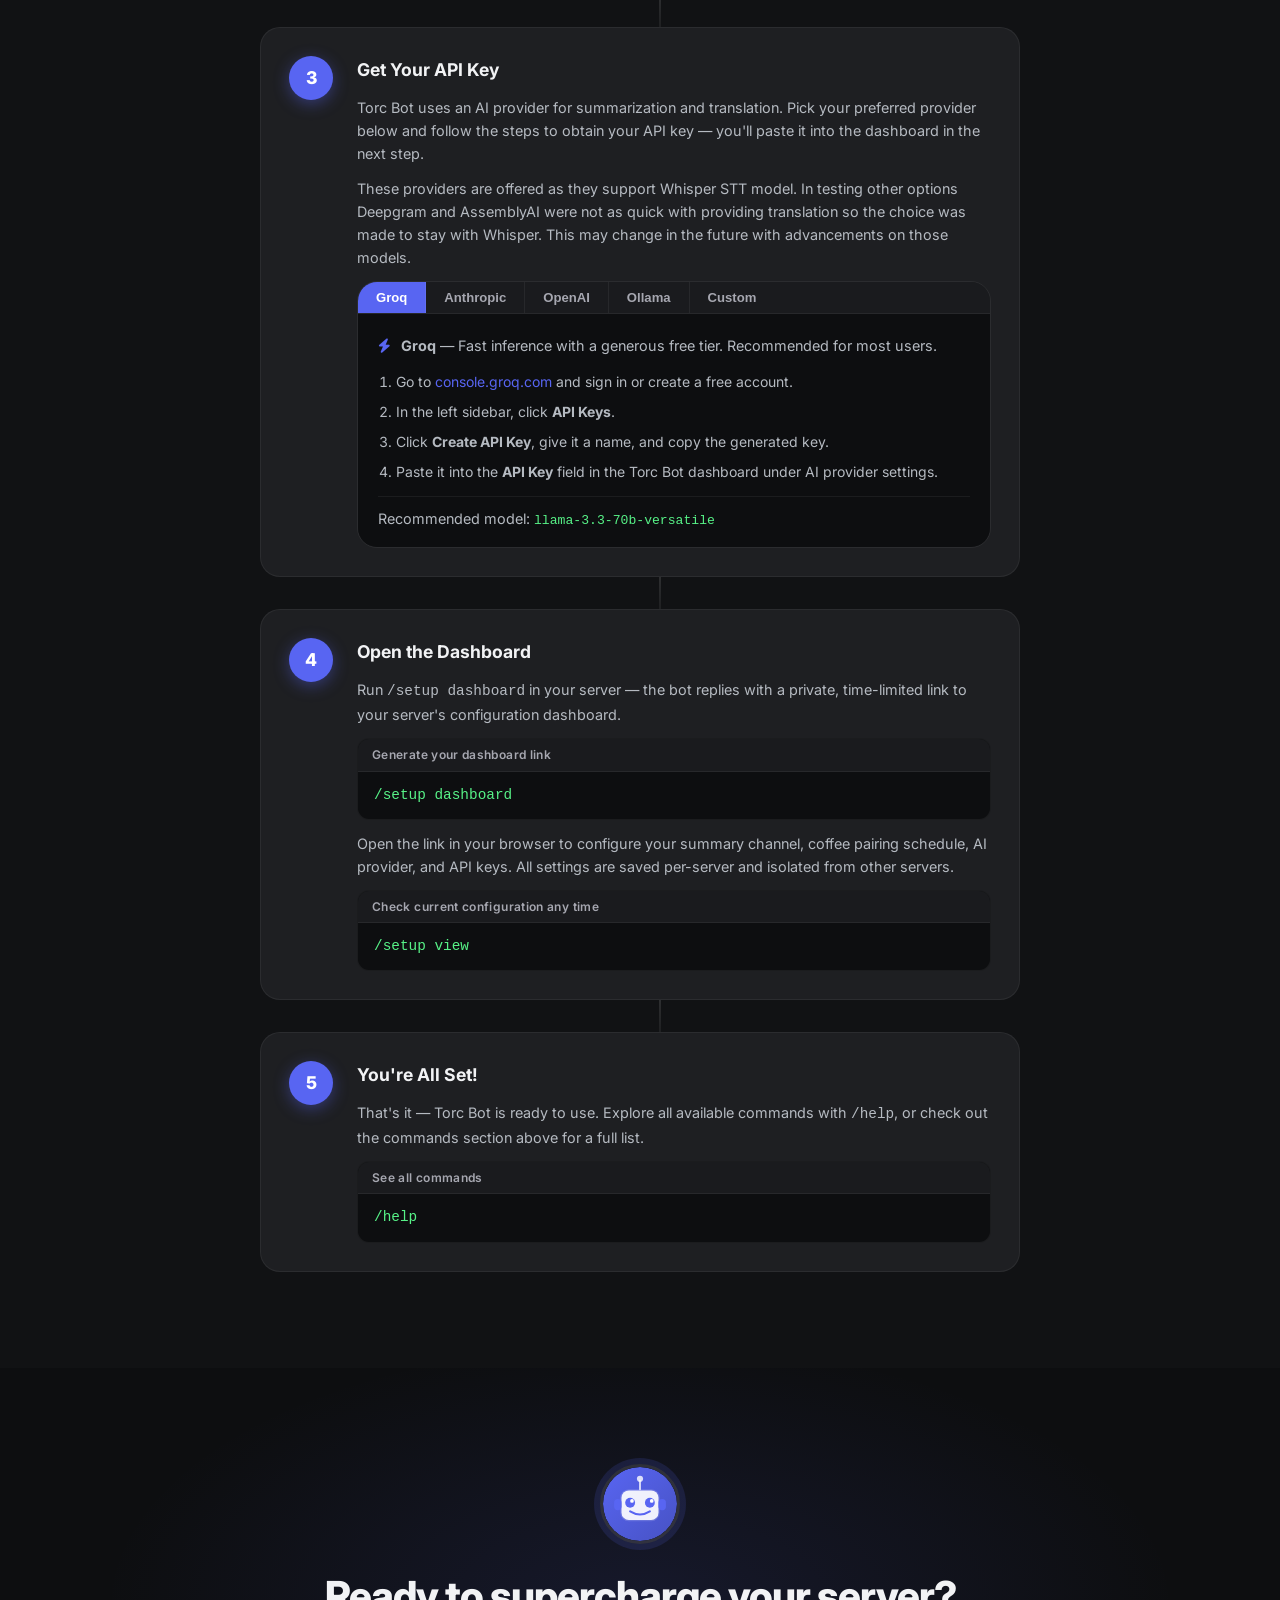
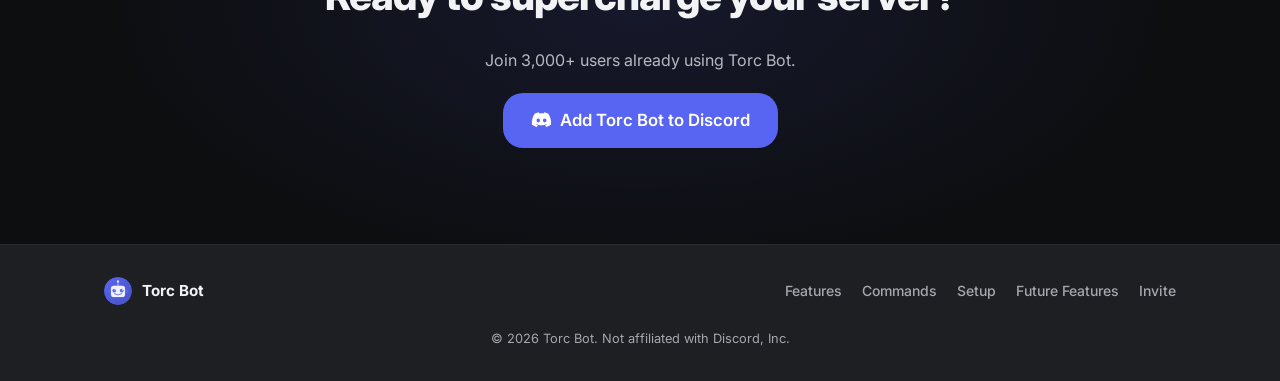
==== commit 5ca559a7: "Adding analytics to the page" ====
--- a/index.html
+++ b/index.html
@@ -735,5 +735,6 @@
   </footer>
 
   <script src="script.js"></script>
+  <script defer src="/_vercel/insights/script.js"></script>
 </body>
 </html>
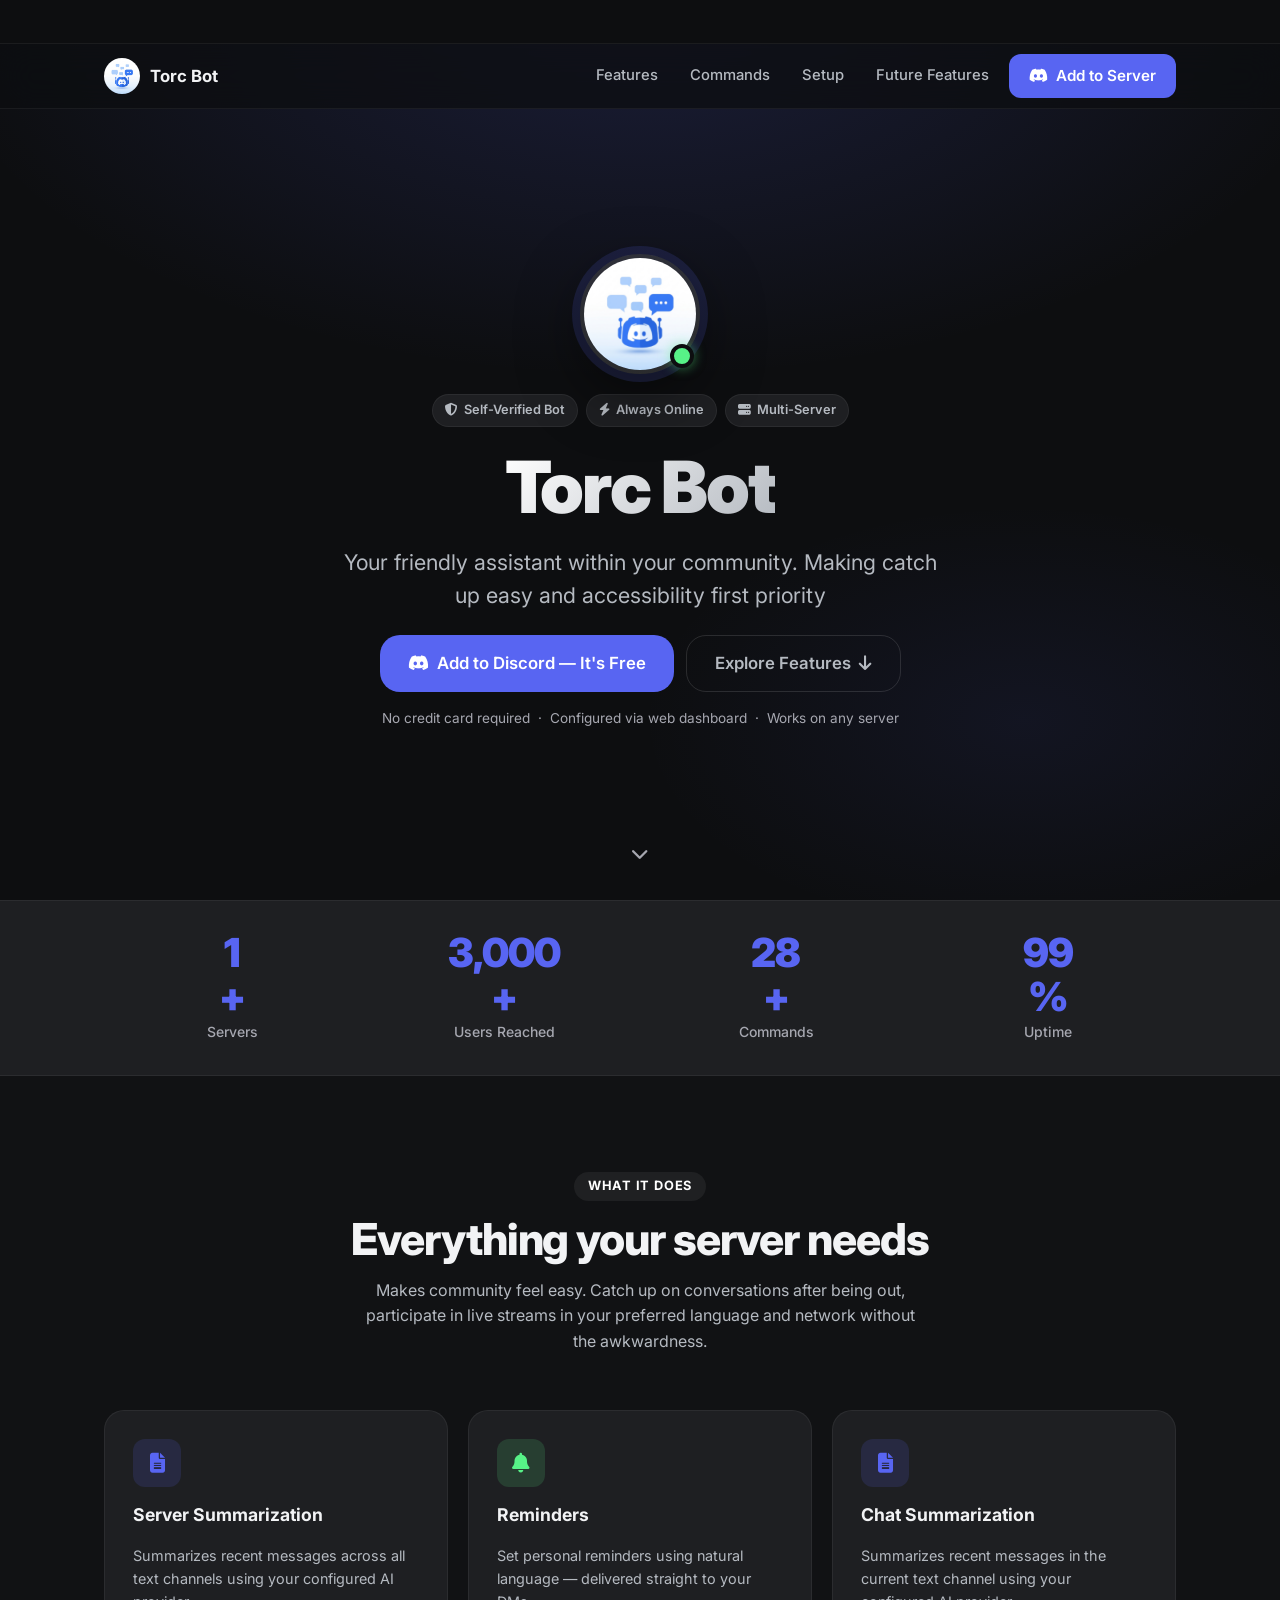
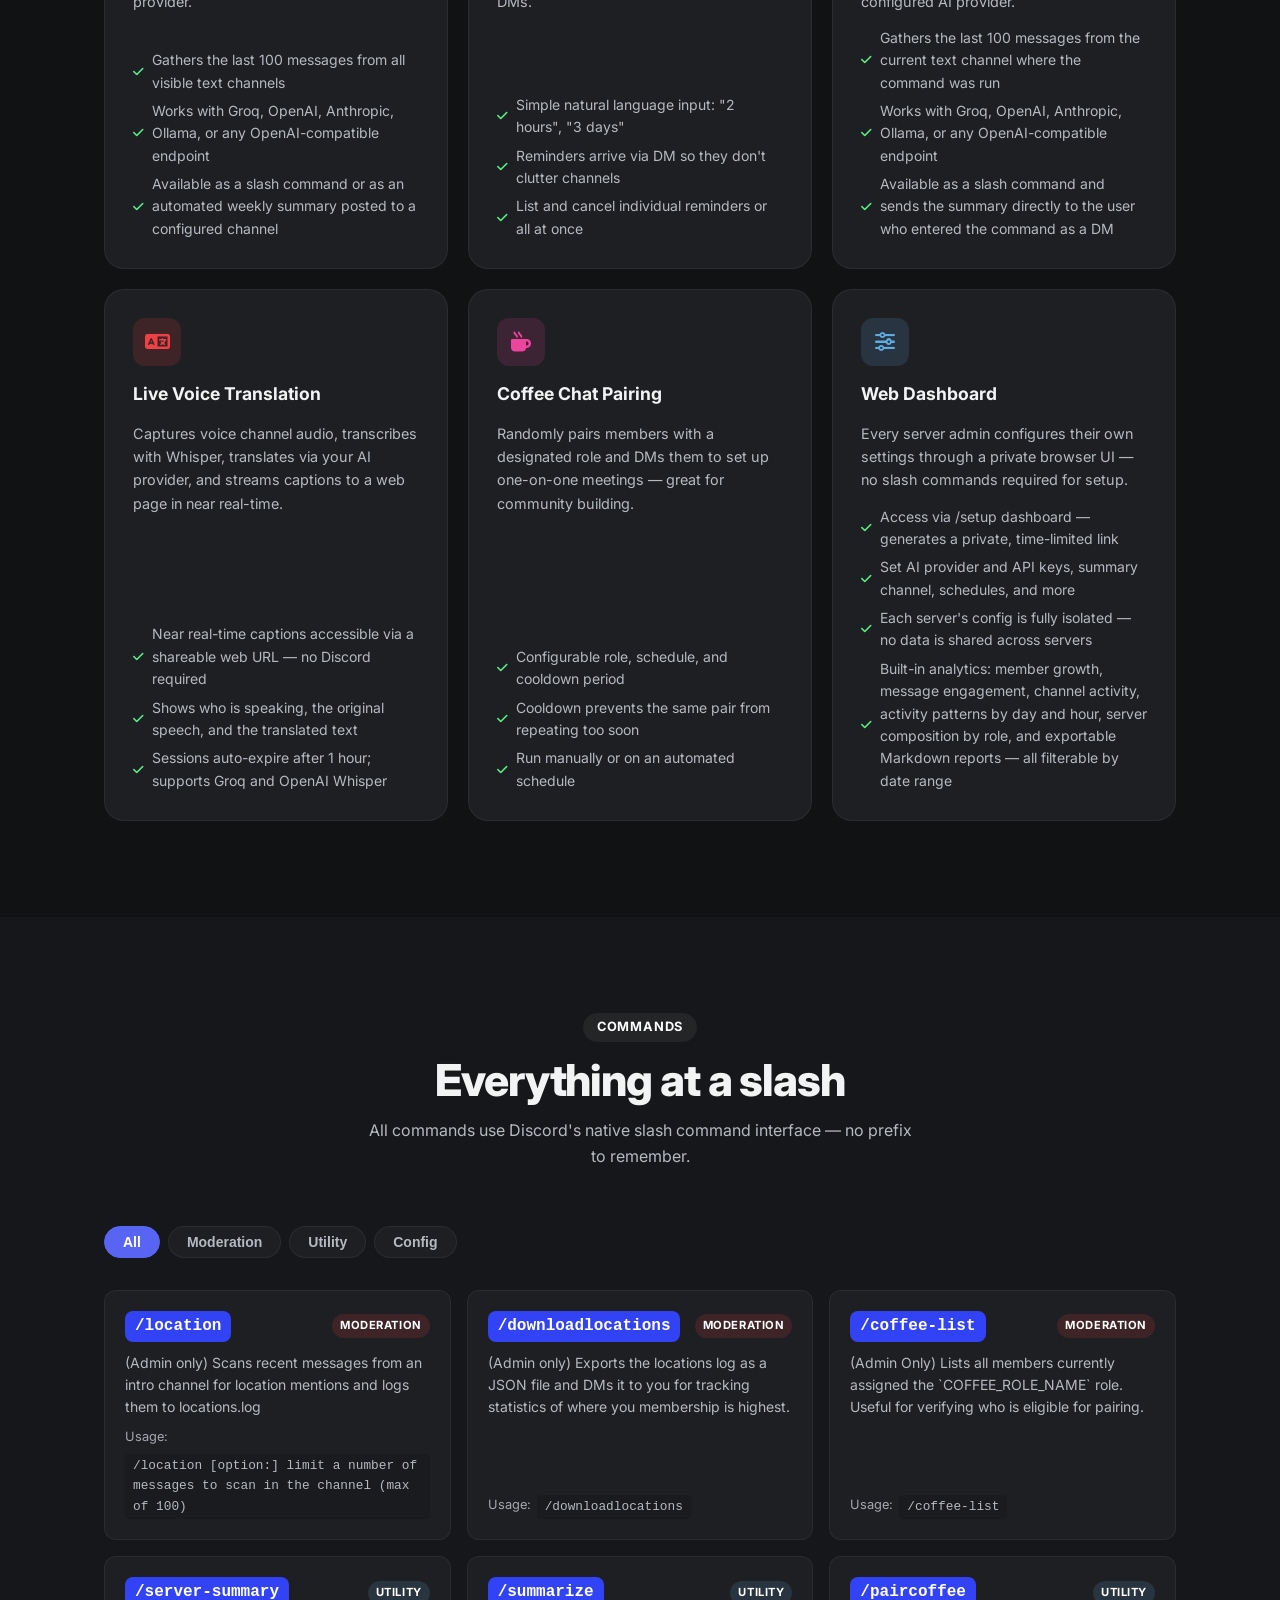
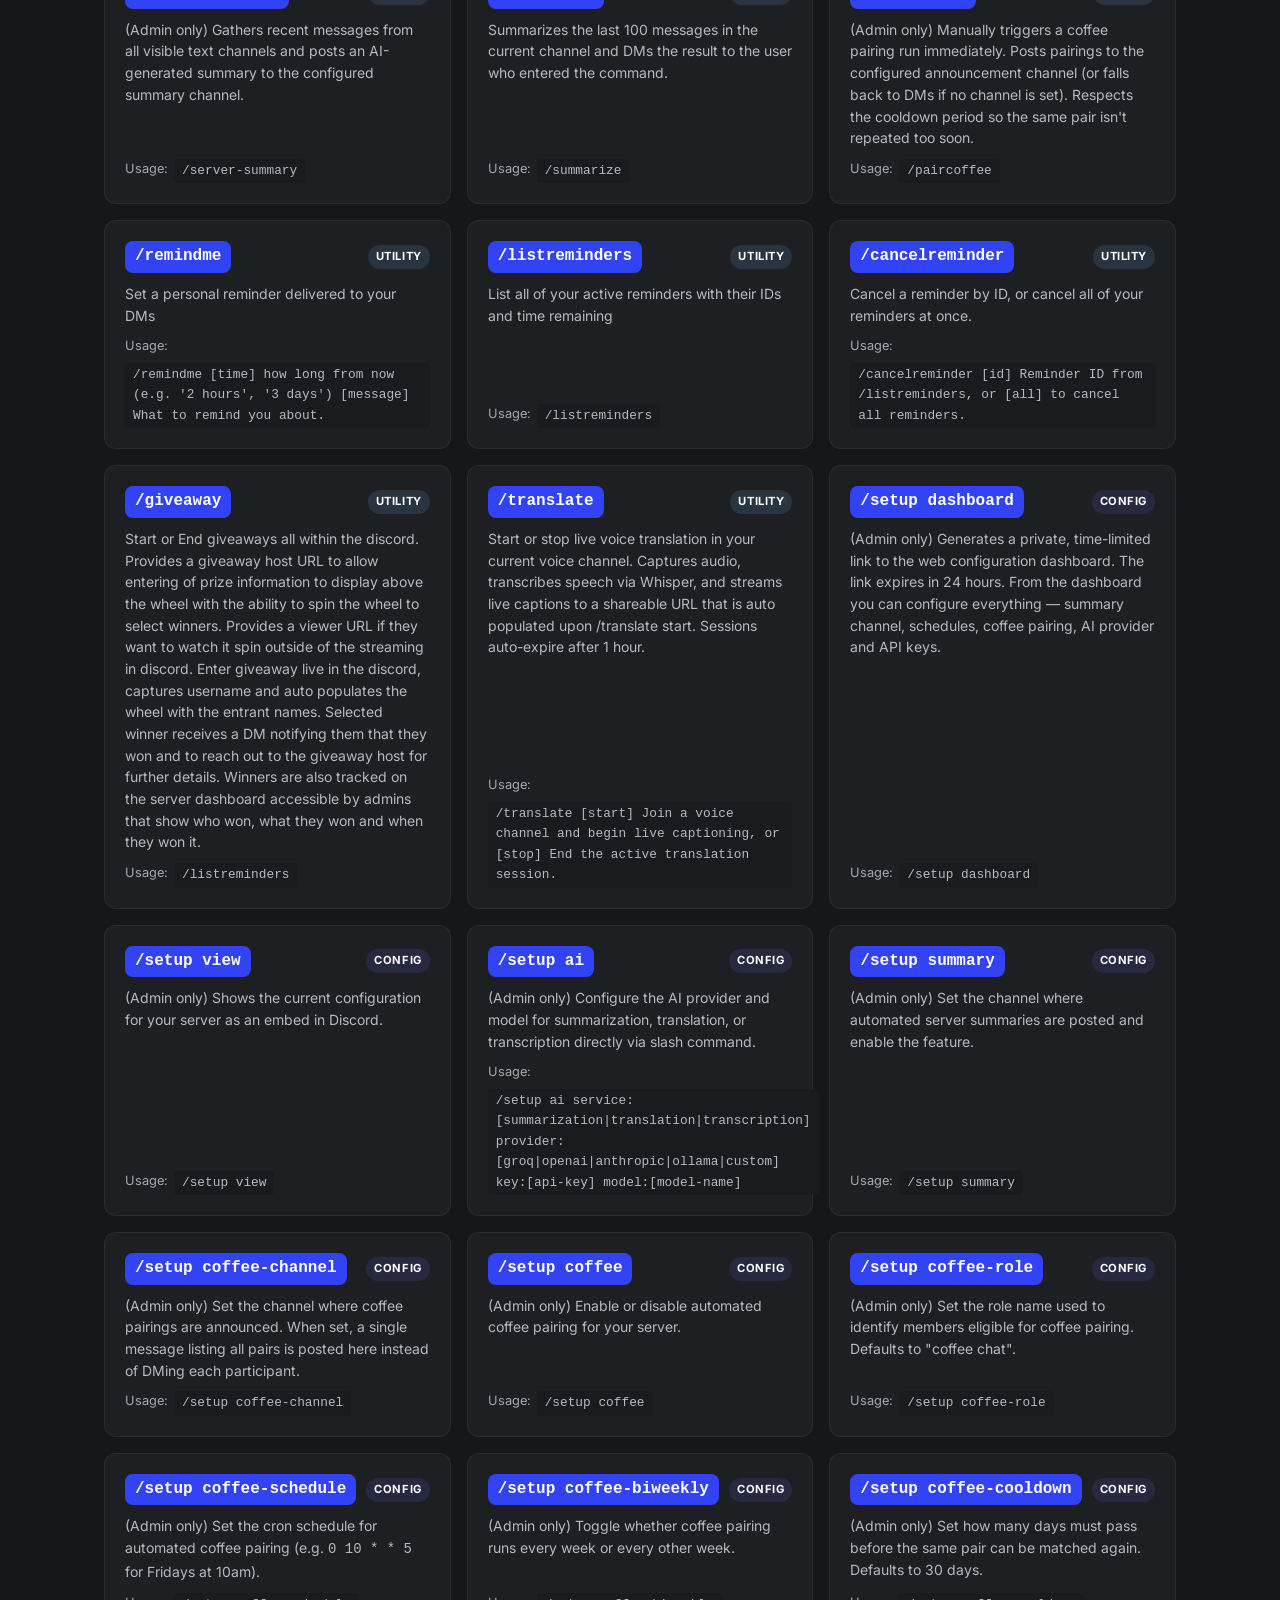
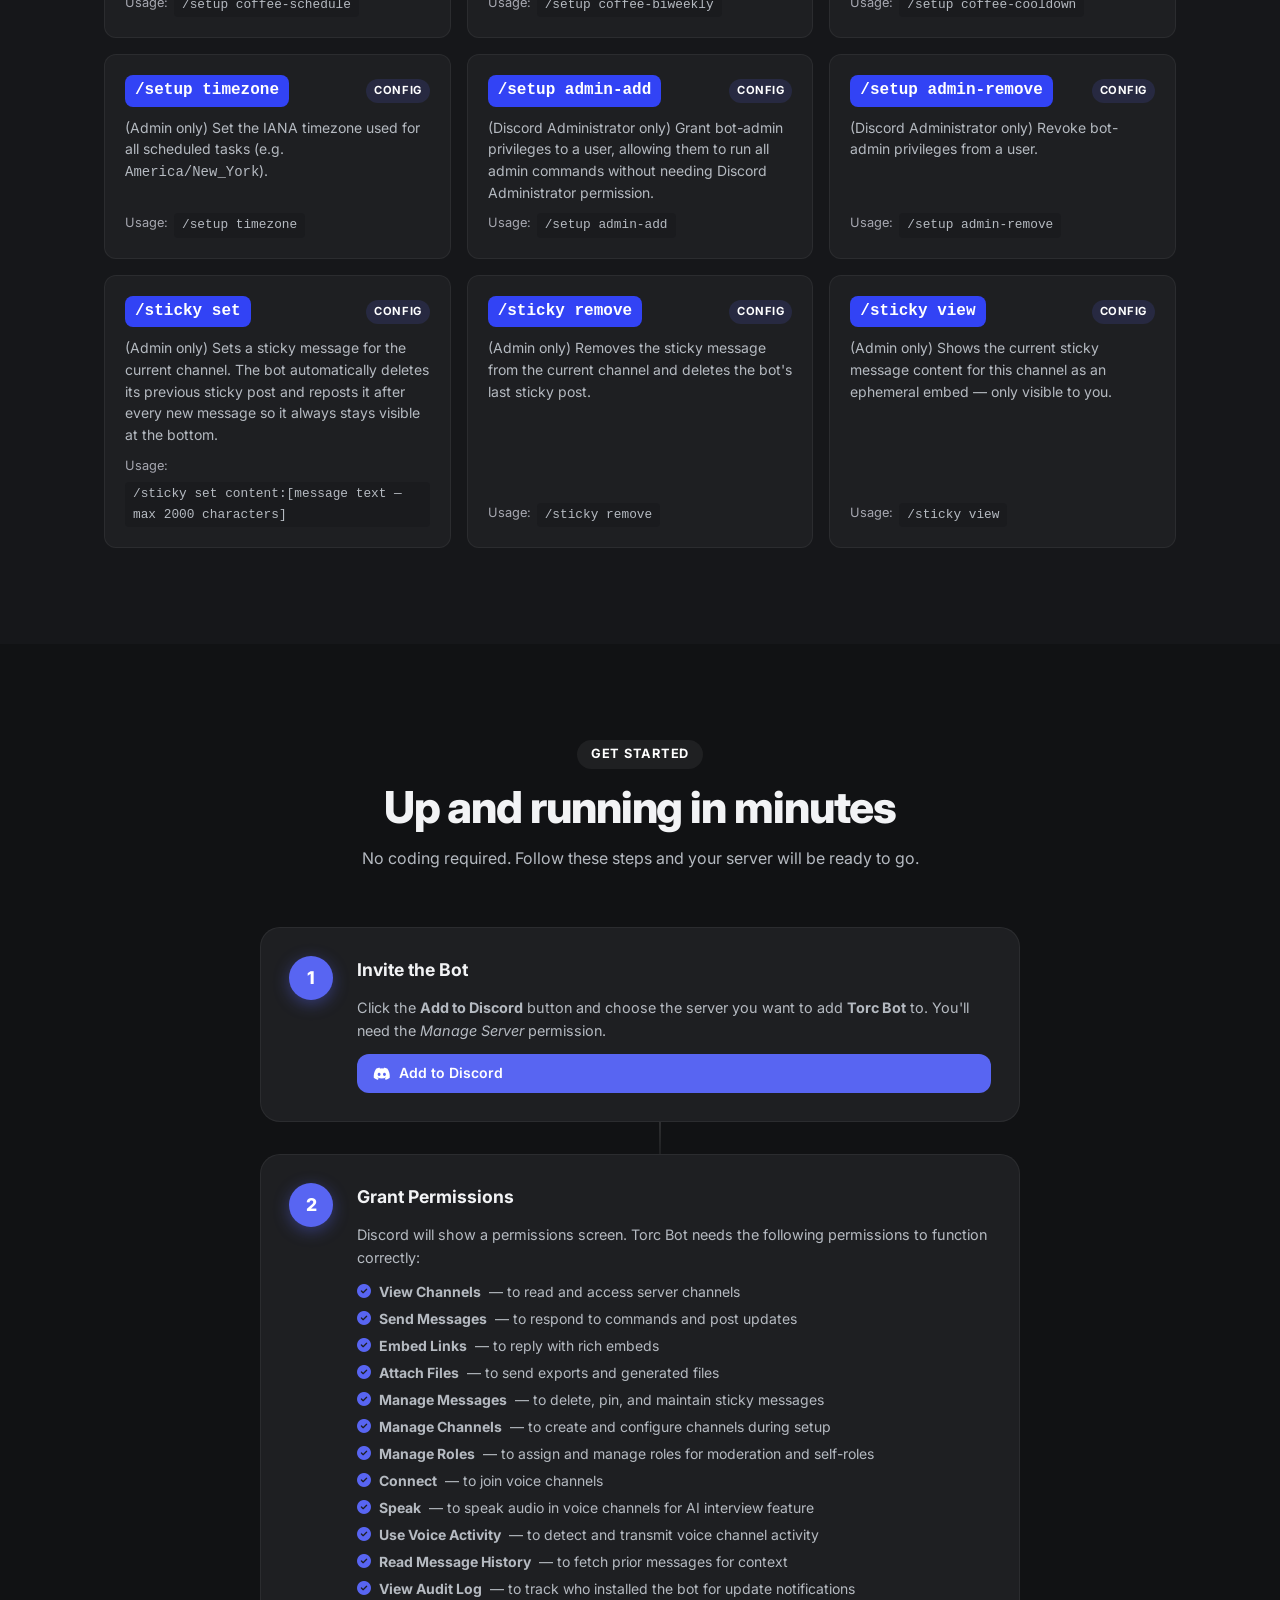
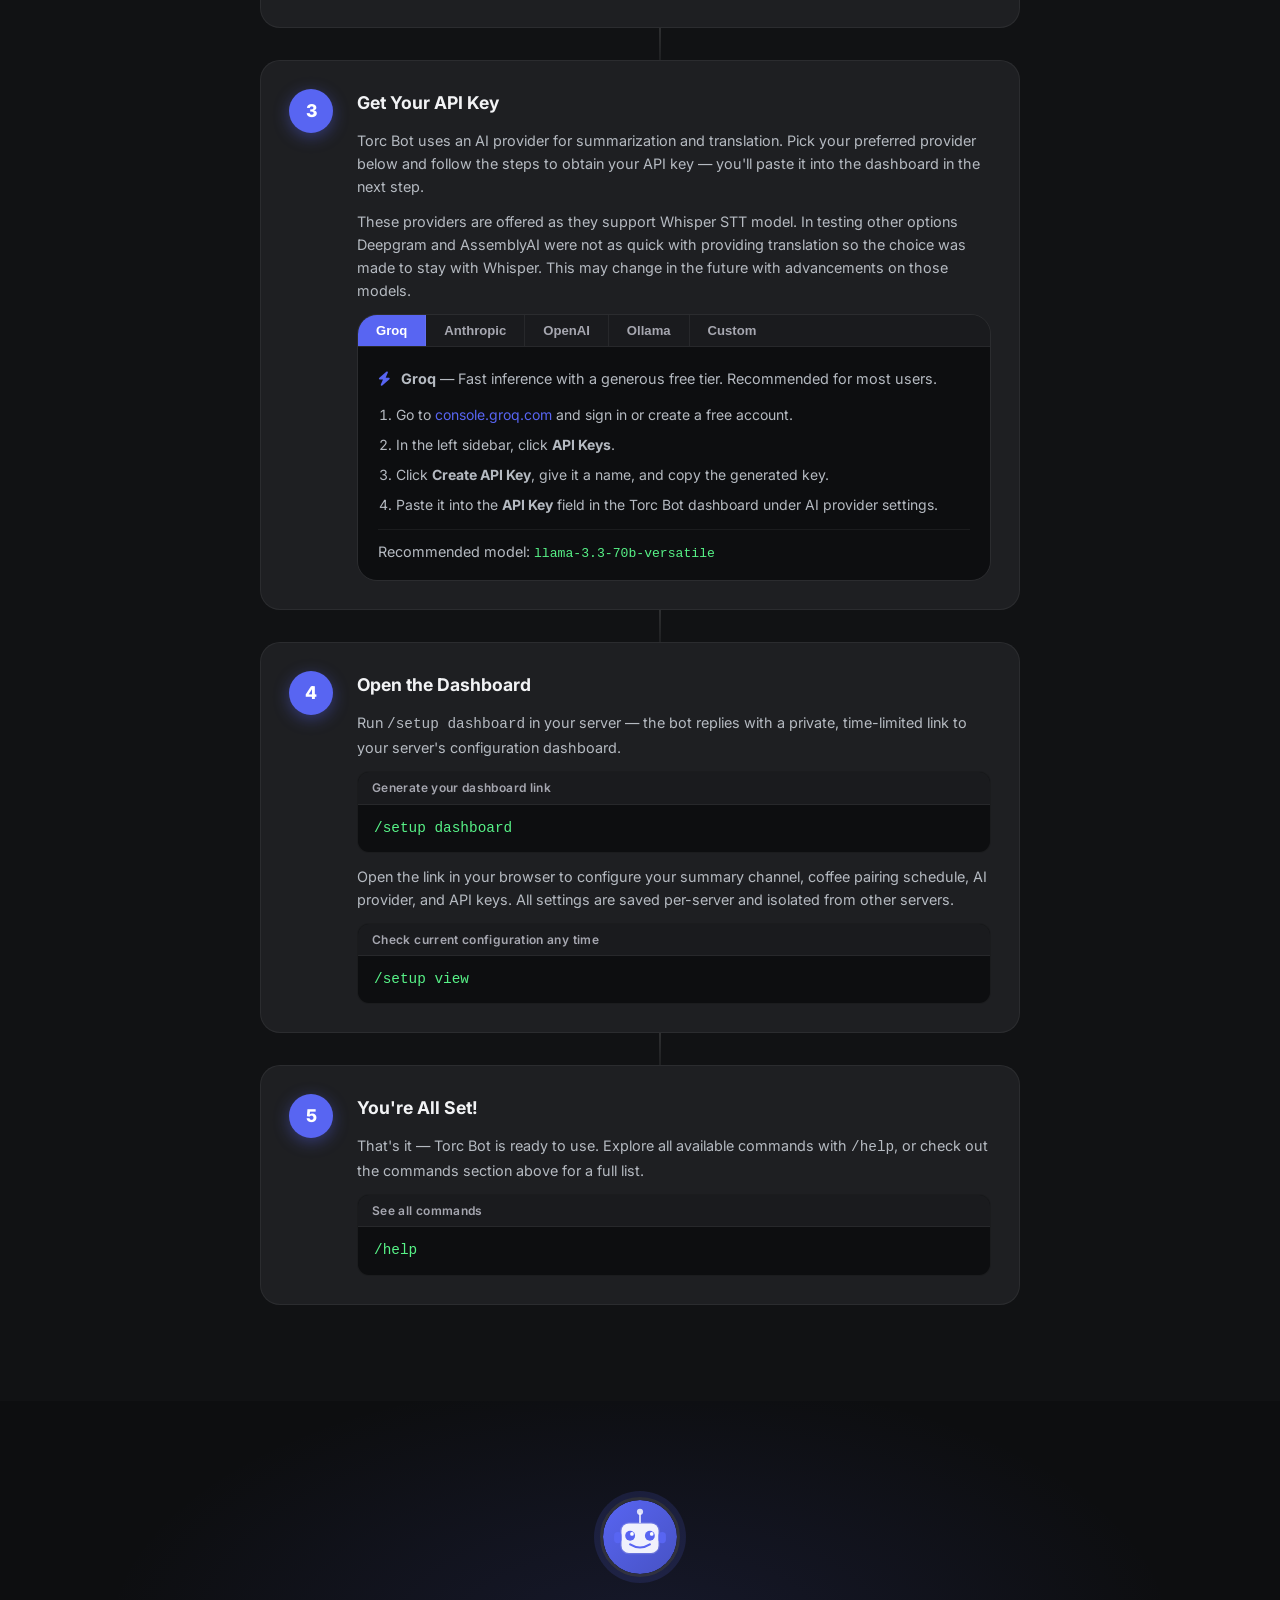
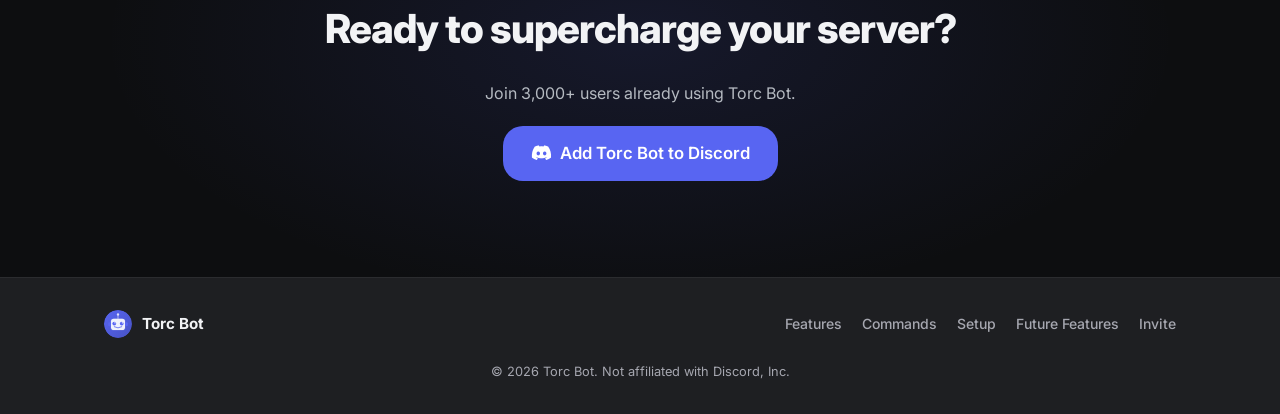
==== commit 5356d9ff: "Update permissions list and update installation link to use the new permissions on install" ====
--- a/index.html
+++ b/index.html
@@ -36,7 +36,7 @@
         <a href="#commands">Commands</a>
         <a href="#setup">Setup</a>
         <a href="future-features.html">Future Features</a>
-        <a href="https://discord.com/oauth2/authorize?client_id=1367647146970583141&permissions=34688128&scope=bot%20applications.commands" class="btn btn-primary" target="_blank" rel="noopener">
+        <a href="https://discord.com/oauth2/authorize?client_id=1367647146970583141" class="btn btn-primary" target="_blank" rel="noopener">
           <i class="fab fa-discord"></i> Add to Server
         </a>
       </div>
@@ -62,7 +62,7 @@
       <p class="hero-tagline">Your friendly assistant within your community. Making catch up easy and accessibility first priority</p>
 
       <div class="hero-cta">
-        <a href="https://discord.com/oauth2/authorize?client_id=1367647146970583141&permissions=34688128&scope=bot%20applications.commands" class="btn btn-primary btn-lg" target="_blank" rel="noopener">
+        <a href="https://discord.com/oauth2/authorize?client_id=1367647146970583141" class="btn btn-primary btn-lg" target="_blank" rel="noopener">
           <i class="fab fa-discord"></i> Add to Discord — It's Free
         </a>
         <a href="#features" class="btn btn-ghost btn-lg">
@@ -534,7 +534,7 @@
           <div class="step-body">
             <h3>Invite the Bot</h3>
             <p>Click the <strong>Add to Discord</strong> button and choose the server you want to add <strong>Torc Bot</strong> to. You'll need the <em>Manage Server</em> permission.</p>
-            <a class="btn btn-primary btn-sm" href="https://discord.com/oauth2/authorize?client_id=1367647146970583141&permissions=34688128&scope=bot%20applications.commands" target="_blank" rel="noopener">
+            <a class="btn btn-primary btn-sm" href="https://discord.com/oauth2/authorize?client_id=1367647146970583141" target="_blank" rel="noopener">
               <i class="fab fa-discord"></i> Add to Discord
             </a>
           </div>
@@ -548,17 +548,18 @@
             <h3>Grant Permissions</h3>
             <p>Discord will show a permissions screen. Torc Bot needs the following permissions to function correctly:</p>
             <ul class="perm-list">
-              <li><i class="fas fa-check-circle"></i> <strong>View Audit Log</strong> — to track who installed the bot for notifications of updates and new features</li>
               <li><i class="fas fa-check-circle"></i> <strong>View Channels</strong> — to read and access server channels</li>
-              <li><i class="fas fa-check-circle"></i> <strong>Read Message History</strong> — to fetch messages for summarization and location scanning</li>
-              <li><i class="fas fa-check-circle"></i> <strong>Send Messages &amp; Embed Links</strong> — to reply with rich embeds</li>
-              <li><i class="fas fa-check-circle"></i> <strong>Send Messages in Threads</strong> — to post responses inside threads</li>
-              <li><i class="fas fa-check-circle"></i> <strong>Attach Files</strong> — to send the locations export via DM</li>
-              <li><i class="fas fa-check-circle"></i> <strong>Connect (Voice)</strong> — to join voice channels for live translation</li>
-              <li><i class="fas fa-check-circle"></i> <strong>Use Voice Activity</strong> — to capture audio from voice channel members</li>
-              <li><i class="fas fa-check-circle"></i> <strong>Read Guild Members</strong> — privileged intent required for coffee pairing role lookups</li>
-              <li><i class="fas fa-check-circle"></i> <strong>Message Content</strong> — privileged intent required to read message text for summarization</li>
-
+              <li><i class="fas fa-check-circle"></i> <strong>Send Messages</strong> — to respond to commands and post updates</li>
+              <li><i class="fas fa-check-circle"></i> <strong>Embed Links</strong> — to reply with rich embeds</li>
+              <li><i class="fas fa-check-circle"></i> <strong>Attach Files</strong> — to send exports and generated files</li>
+              <li><i class="fas fa-check-circle"></i> <strong>Manage Messages</strong> — to delete, pin, and maintain sticky messages</li>
+              <li><i class="fas fa-check-circle"></i> <strong>Manage Channels</strong> — to create and configure channels during setup</li>
+              <li><i class="fas fa-check-circle"></i> <strong>Manage Roles</strong> — to assign and manage roles for moderation and self-roles</li>
+              <li><i class="fas fa-check-circle"></i> <strong>Connect</strong> — to join voice channels</li>
+              <li><i class="fas fa-check-circle"></i> <strong>Speak</strong> — to speak audio in voice channels for AI interview feature</li>
+              <li><i class="fas fa-check-circle"></i> <strong>Use Voice Activity</strong> — to detect and transmit voice channel activity</li>
+              <li><i class="fas fa-check-circle"></i> <strong>Read Message History</strong> — to fetch prior messages for context</li>
+              <li><i class="fas fa-check-circle"></i> <strong>View Audit Log</strong> — to track who installed the bot for update notifications</li>
             </ul>
           </div>
         </div>
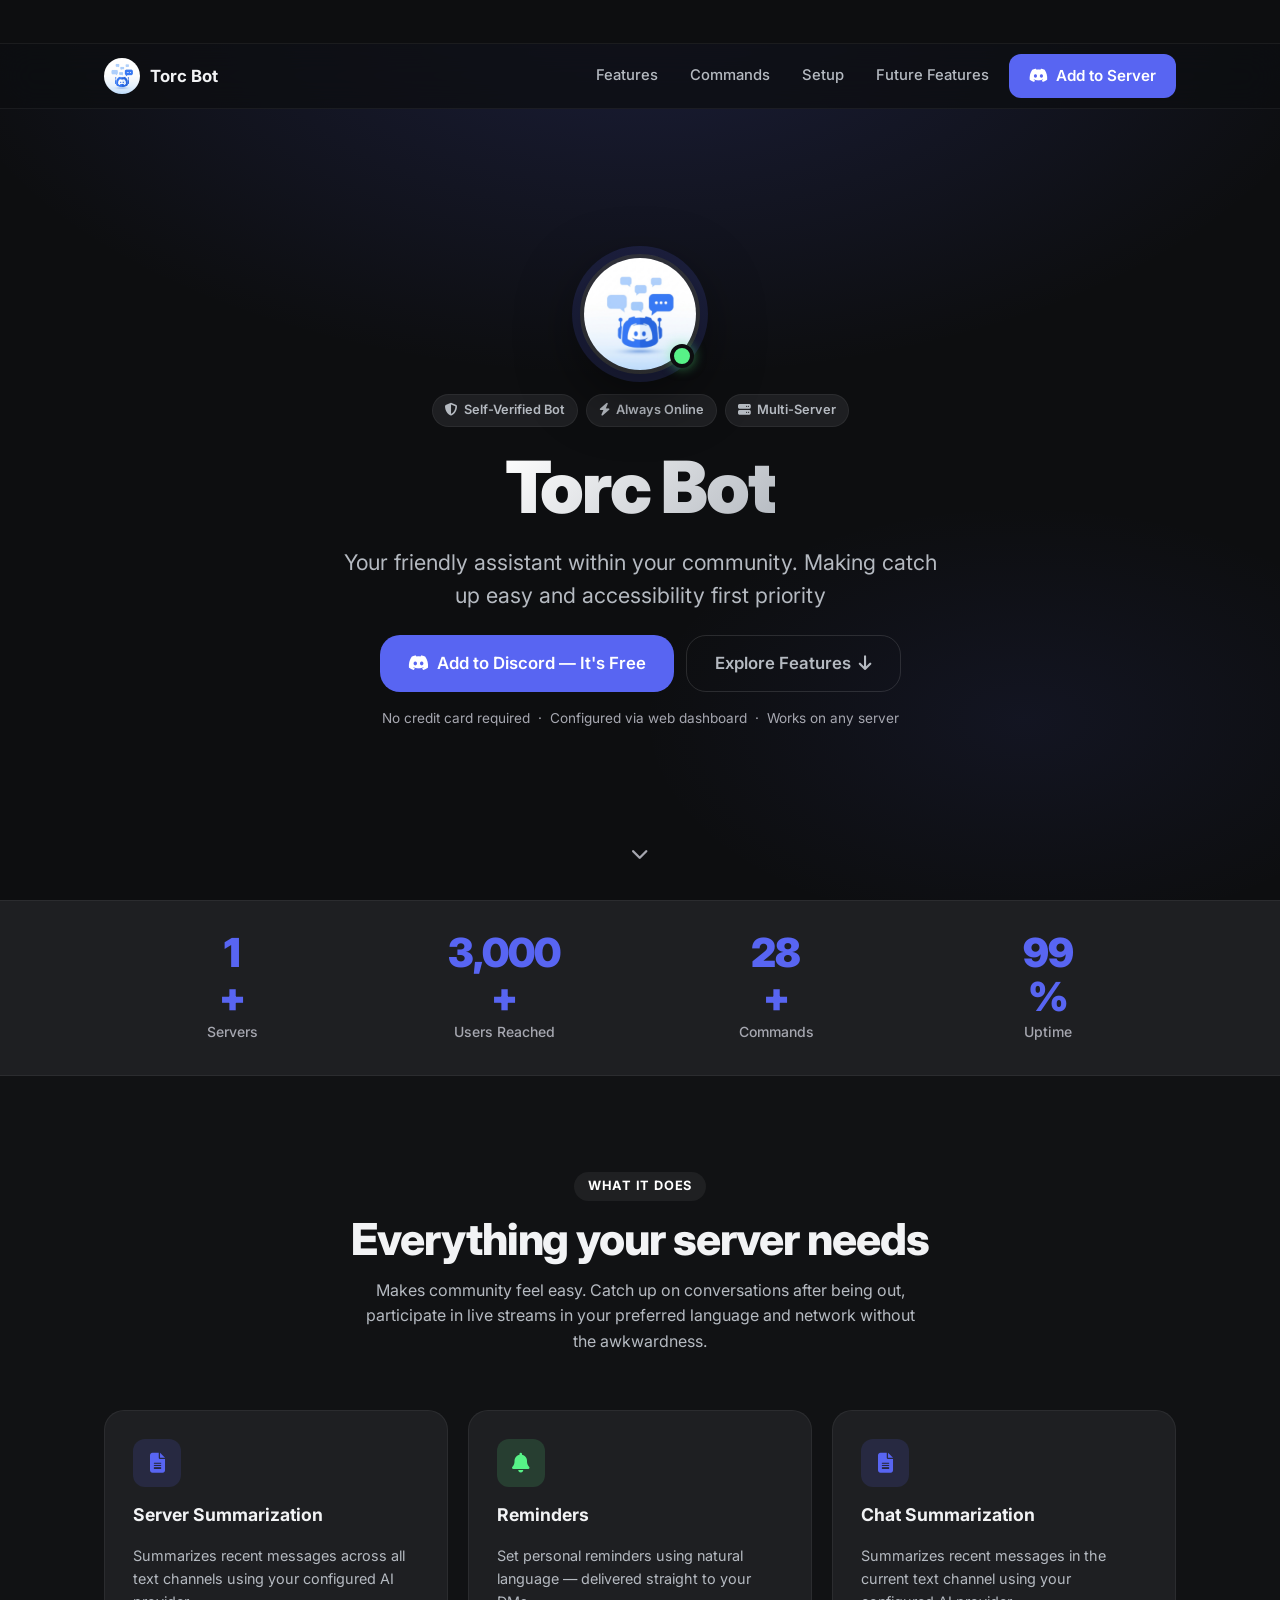
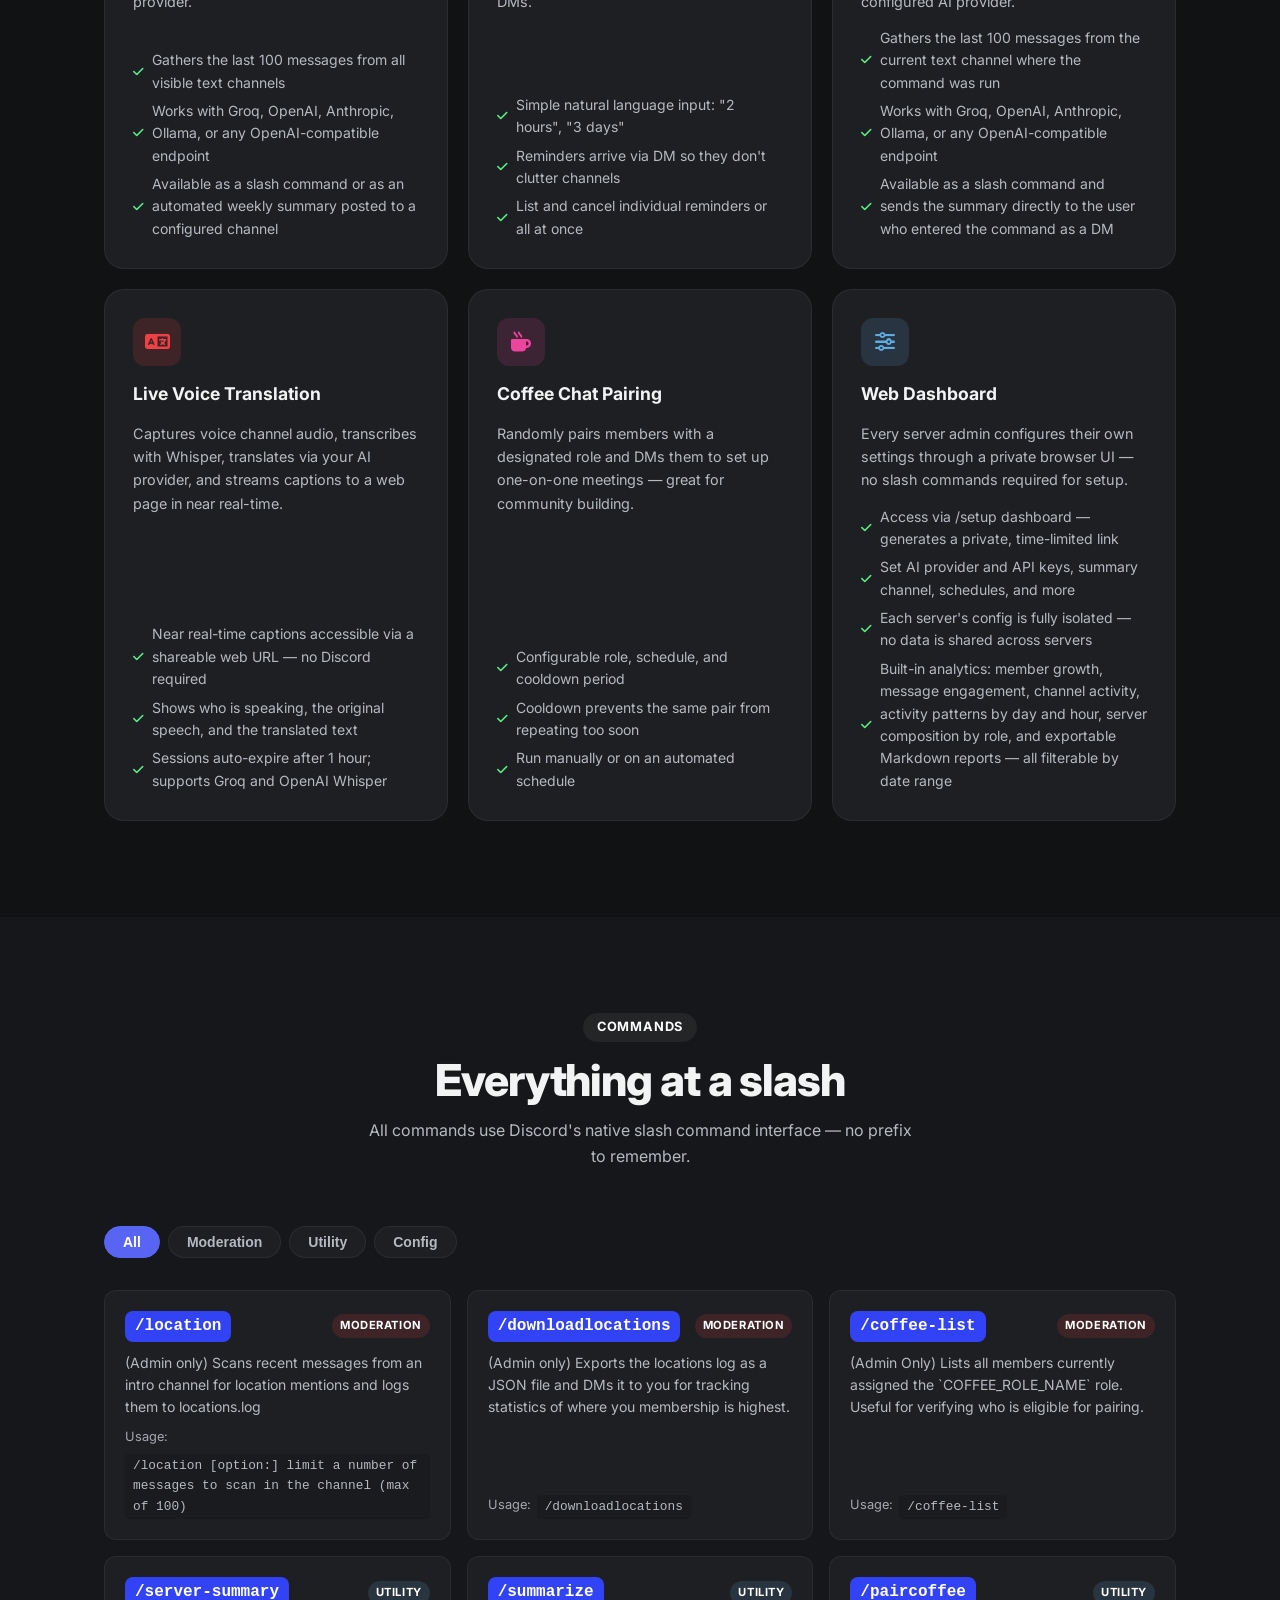
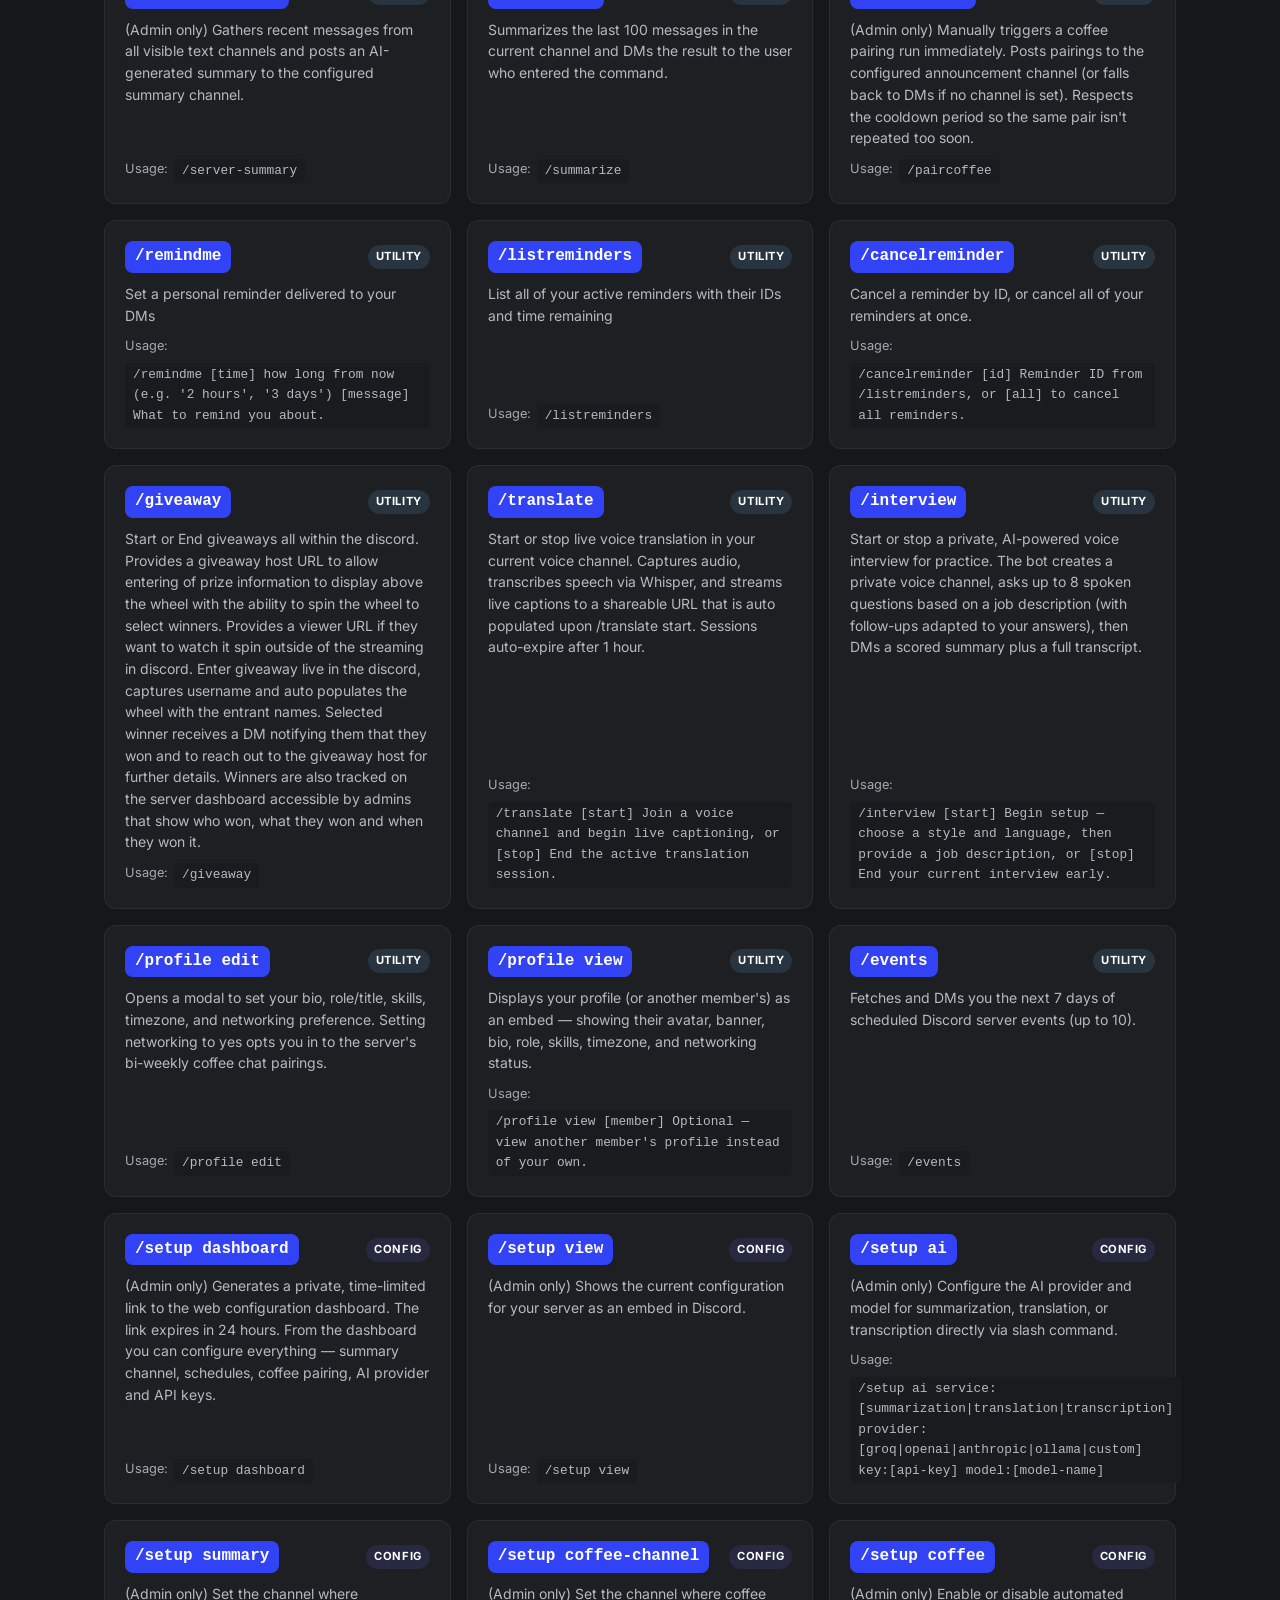
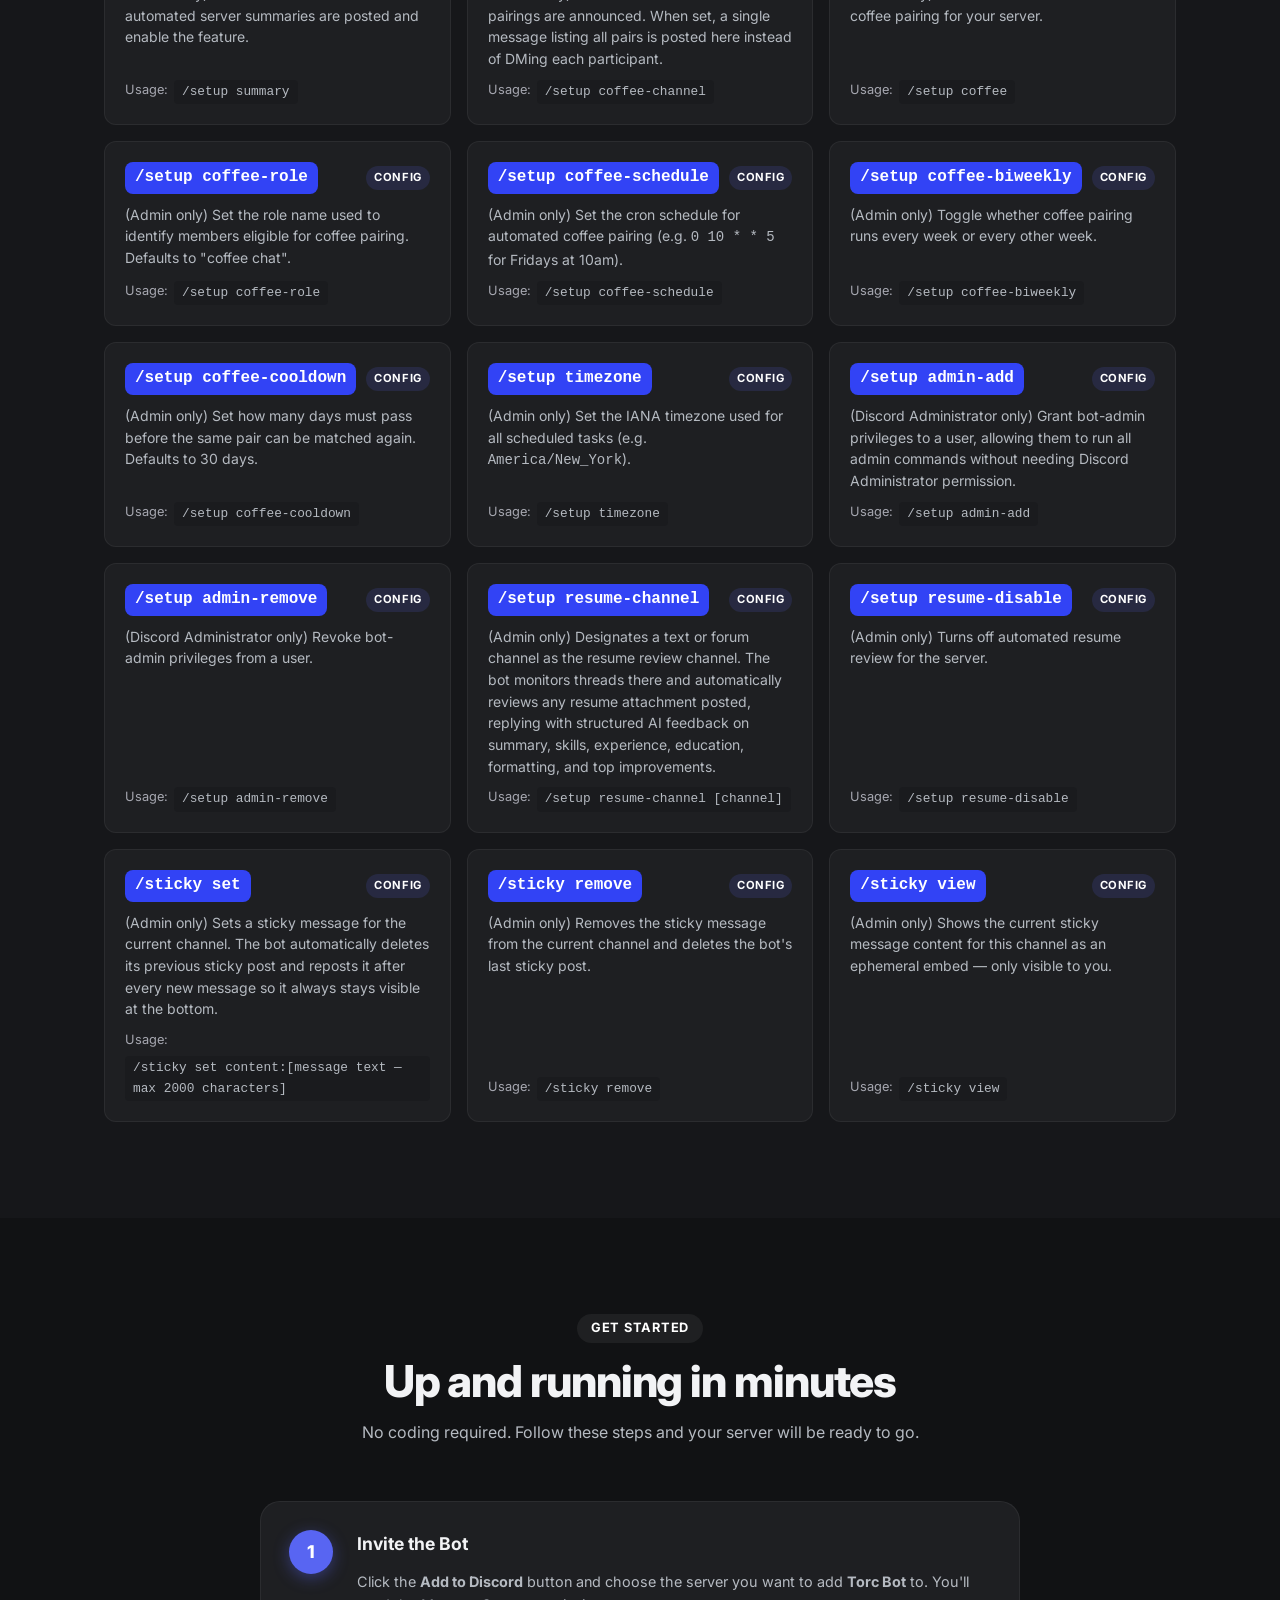
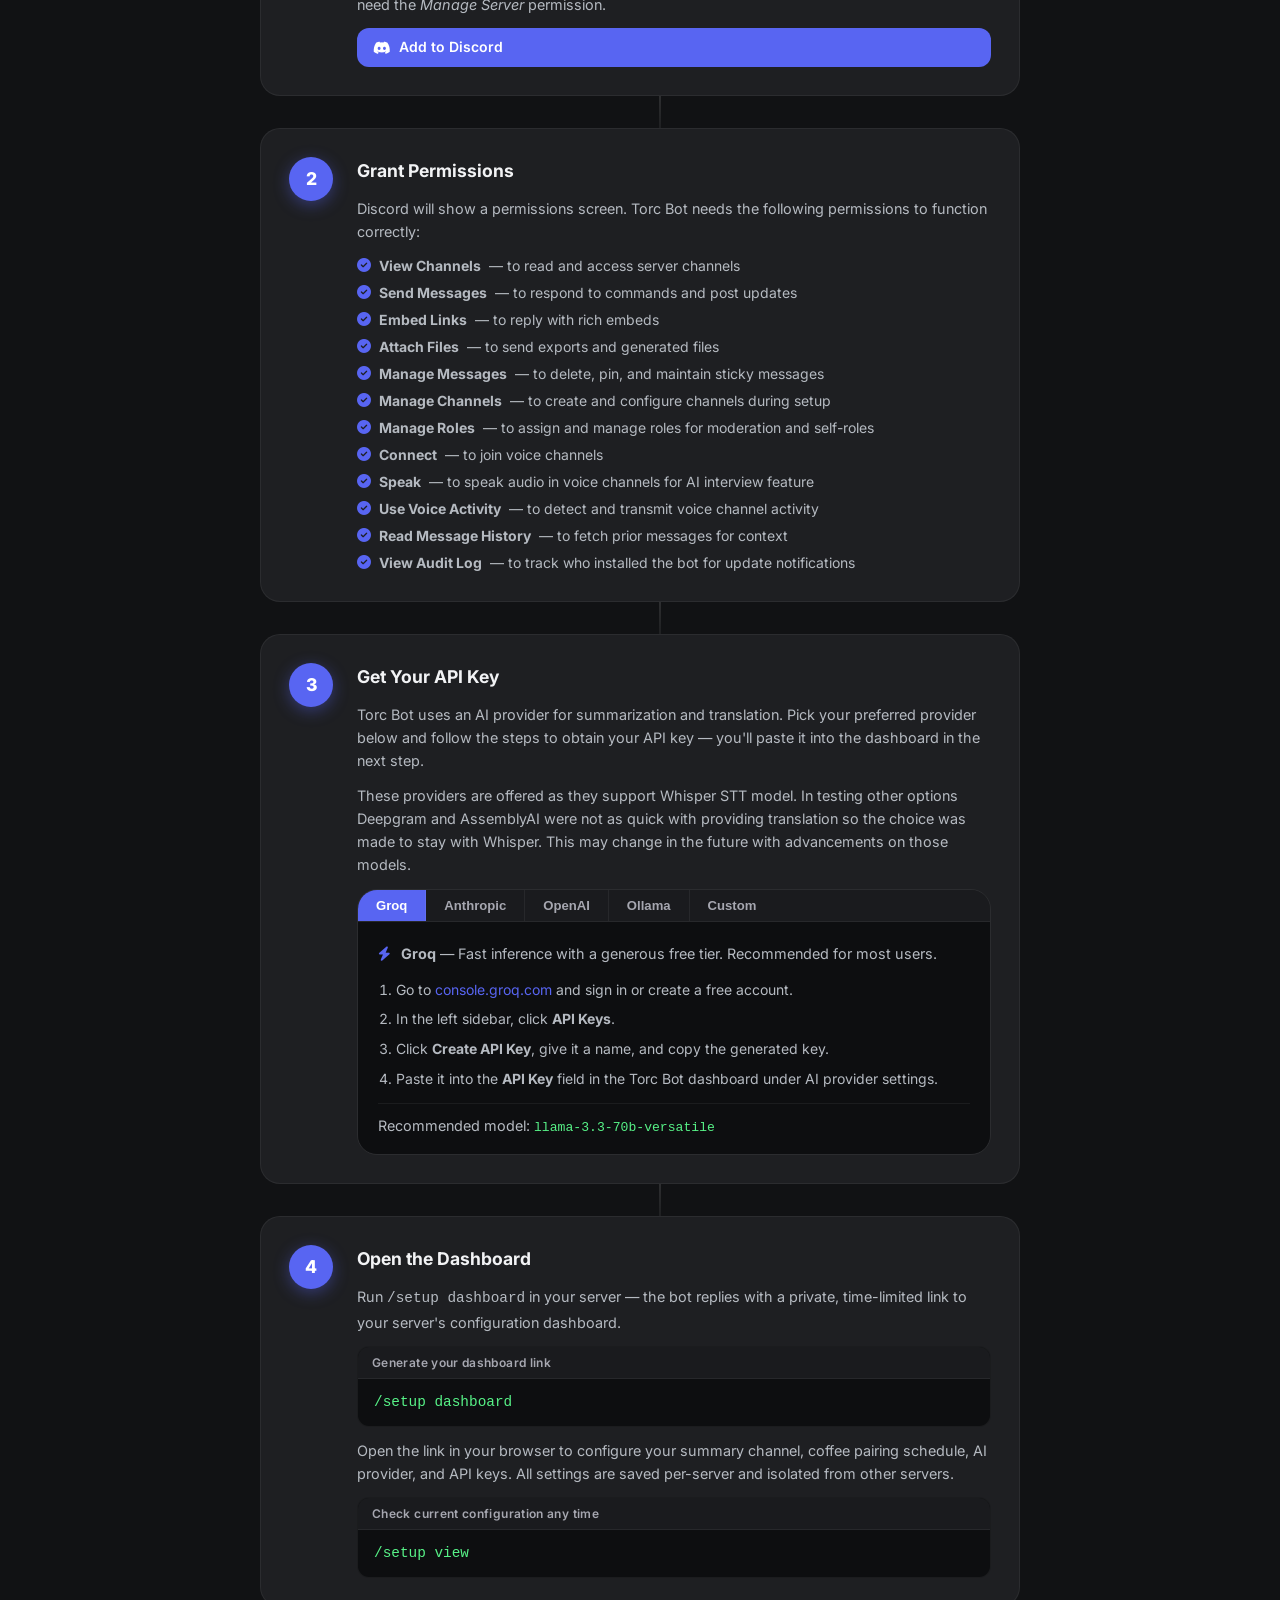
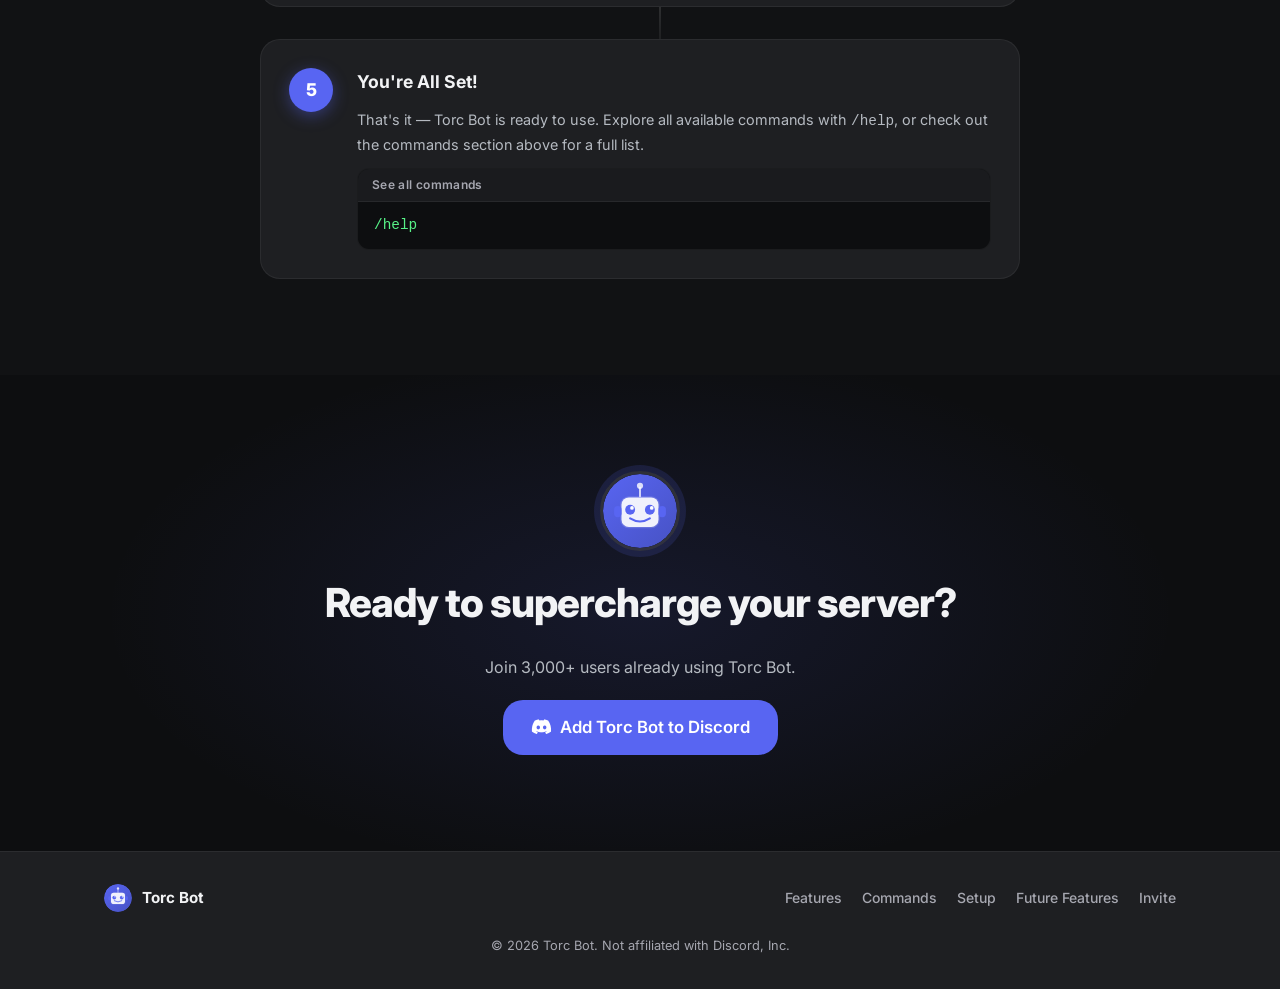
==== commit 46613832: "Fix commands" ====
--- a/index.html
+++ b/index.html
@@ -347,7 +347,7 @@
             <span class="cmd-tag tag-util">Utility</span>
           </div>
           <p class="cmd-desc">Start or End giveaways all within the discord. Provides a giveaway host URL to allow entering of prize information to display above the wheel with the ability to spin the wheel to select winners. Provides a viewer URL if they want to watch it spin outside of the streaming in discord. Enter giveaway live in the discord, captures username and auto populates the wheel with the entrant names. Selected winner receives a DM notifying them that they won and to reach out to the giveaway host for further details. Winners are also tracked on the server dashboard accessible by admins that show who won, what they won and when they won it.</p>
-          <div class="cmd-usage"><span>Usage:</span> <code>/listreminders</code></div>
+          <div class="cmd-usage"><span>Usage:</span> <code>/giveaway</code></div>
         </div>
 
         <div class="cmd-card" data-category="utility">
@@ -359,15 +359,41 @@
   <div class="cmd-usage"><span>Usage:</span> <code>/translate [start] Join a voice channel and begin live captioning, or [stop] End the active translation session.</code></div>
 </div>
 
-        <!-- Utility -->
-        <!-- <div class="cmd-card" data-category="utility">
+        <div class="cmd-card" data-category="utility">
+          <div class="cmd-header">
+            <code class="cmd-name">/interview</code>
+            <span class="cmd-tag tag-util">Utility</span>
+          </div>
+          <p class="cmd-desc">Start or stop a private, AI-powered voice interview for practice. The bot creates a private voice channel, asks up to 8 spoken questions based on a job description (with follow-ups adapted to your answers), then DMs a scored summary plus a full transcript.</p>
+          <div class="cmd-usage"><span>Usage:</span> <code>/interview [start] Begin setup — choose a style and language, then provide a job description, or [stop] End your current interview early.</code></div>
+        </div>
+
+        <div class="cmd-card" data-category="utility">
+          <div class="cmd-header">
+            <code class="cmd-name">/profile edit</code>
+            <span class="cmd-tag tag-util">Utility</span>
+          </div>
+          <p class="cmd-desc">Opens a modal to set your bio, role/title, skills, timezone, and networking preference. Setting networking to yes opts you in to the server's bi-weekly coffee chat pairings.</p>
+          <div class="cmd-usage"><span>Usage:</span> <code>/profile edit</code></div>
+        </div>
+
+        <div class="cmd-card" data-category="utility">
+          <div class="cmd-header">
+            <code class="cmd-name">/profile view</code>
+            <span class="cmd-tag tag-util">Utility</span>
+          </div>
+          <p class="cmd-desc">Displays your profile (or another member's) as an embed — showing their avatar, banner, bio, role, skills, timezone, and networking status.</p>
+          <div class="cmd-usage"><span>Usage:</span> <code>/profile view [member] Optional — view another member's profile instead of your own.</code></div>
+        </div>
+
+        <div class="cmd-card" data-category="utility">
           <div class="cmd-header">
             <code class="cmd-name">/events</code>
             <span class="cmd-tag tag-util">Utility</span>
           </div>
           <p class="cmd-desc">Fetches and DMs you the next 7 days of scheduled Discord server events (up to 10).</p>
           <div class="cmd-usage"><span>Usage:</span> <code>/events</code></div>
-        </div> -->
+        </div>
 
         <!-- Config -->
         <div class="cmd-card" data-category="config">
@@ -485,6 +511,24 @@
           </div>
           <p class="cmd-desc">(Discord Administrator only) Revoke bot-admin privileges from a user.</p>
           <div class="cmd-usage"><span>Usage:</span> <code>/setup admin-remove</code></div>
+        </div>
+
+        <div class="cmd-card" data-category="config">
+          <div class="cmd-header">
+            <code class="cmd-name">/setup resume-channel</code>
+            <span class="cmd-tag tag-cfg">Config</span>
+          </div>
+          <p class="cmd-desc">(Admin only) Designates a text or forum channel as the resume review channel. The bot monitors threads there and automatically reviews any resume attachment posted, replying with structured AI feedback on summary, skills, experience, education, formatting, and top improvements.</p>
+          <div class="cmd-usage"><span>Usage:</span> <code>/setup resume-channel [channel]</code></div>
+        </div>
+
+        <div class="cmd-card" data-category="config">
+          <div class="cmd-header">
+            <code class="cmd-name">/setup resume-disable</code>
+            <span class="cmd-tag tag-cfg">Config</span>
+          </div>
+          <p class="cmd-desc">(Admin only) Turns off automated resume review for the server.</p>
+          <div class="cmd-usage"><span>Usage:</span> <code>/setup resume-disable</code></div>
         </div>
 
         <div class="cmd-card" data-category="config">
@@ -707,7 +751,7 @@
       <h2>Ready to supercharge your server?</h2>
       <!-- <p>Join [X,XXX]+ servers already using Torc Bot. Free forever.</p> -->
        <p>Join 3,000+ users already using Torc Bot. </p>
-      <a href="https://discord.com/oauth2/authorize?client_id=1367647146970583141&permissions=34688128&scope=bot%20applications.commands" class="btn btn-primary btn-lg" target="_blank" rel="noopener">
+      <a href="https://discord.com/oauth2/authorize?client_id=1367647146970583141" class="btn btn-primary btn-lg" target="_blank" rel="noopener">
         <i class="fab fa-discord"></i> Add Torc Bot to Discord
       </a>
     </div>
@@ -725,7 +769,7 @@
         <a href="#commands">Commands</a>
         <a href="#setup">Setup</a>
         <a href="future-features.html">Future Features</a>
-        <a href="https://discord.com/oauth2/authorize?client_id=1367647146970583141&permissions=34688128&scope=bot%20applications.commands" target="_blank" rel="noopener">Invite</a>
+        <a href="https://discord.com/oauth2/authorize?client_id=1367647146970583141" target="_blank" rel="noopener">Invite</a>
         <!-- Optional: add links to your support server, docs, or privacy policy -->
         <!-- <a href="#">Support Server</a> -->
         <!-- <a href="#">Privacy Policy</a> -->
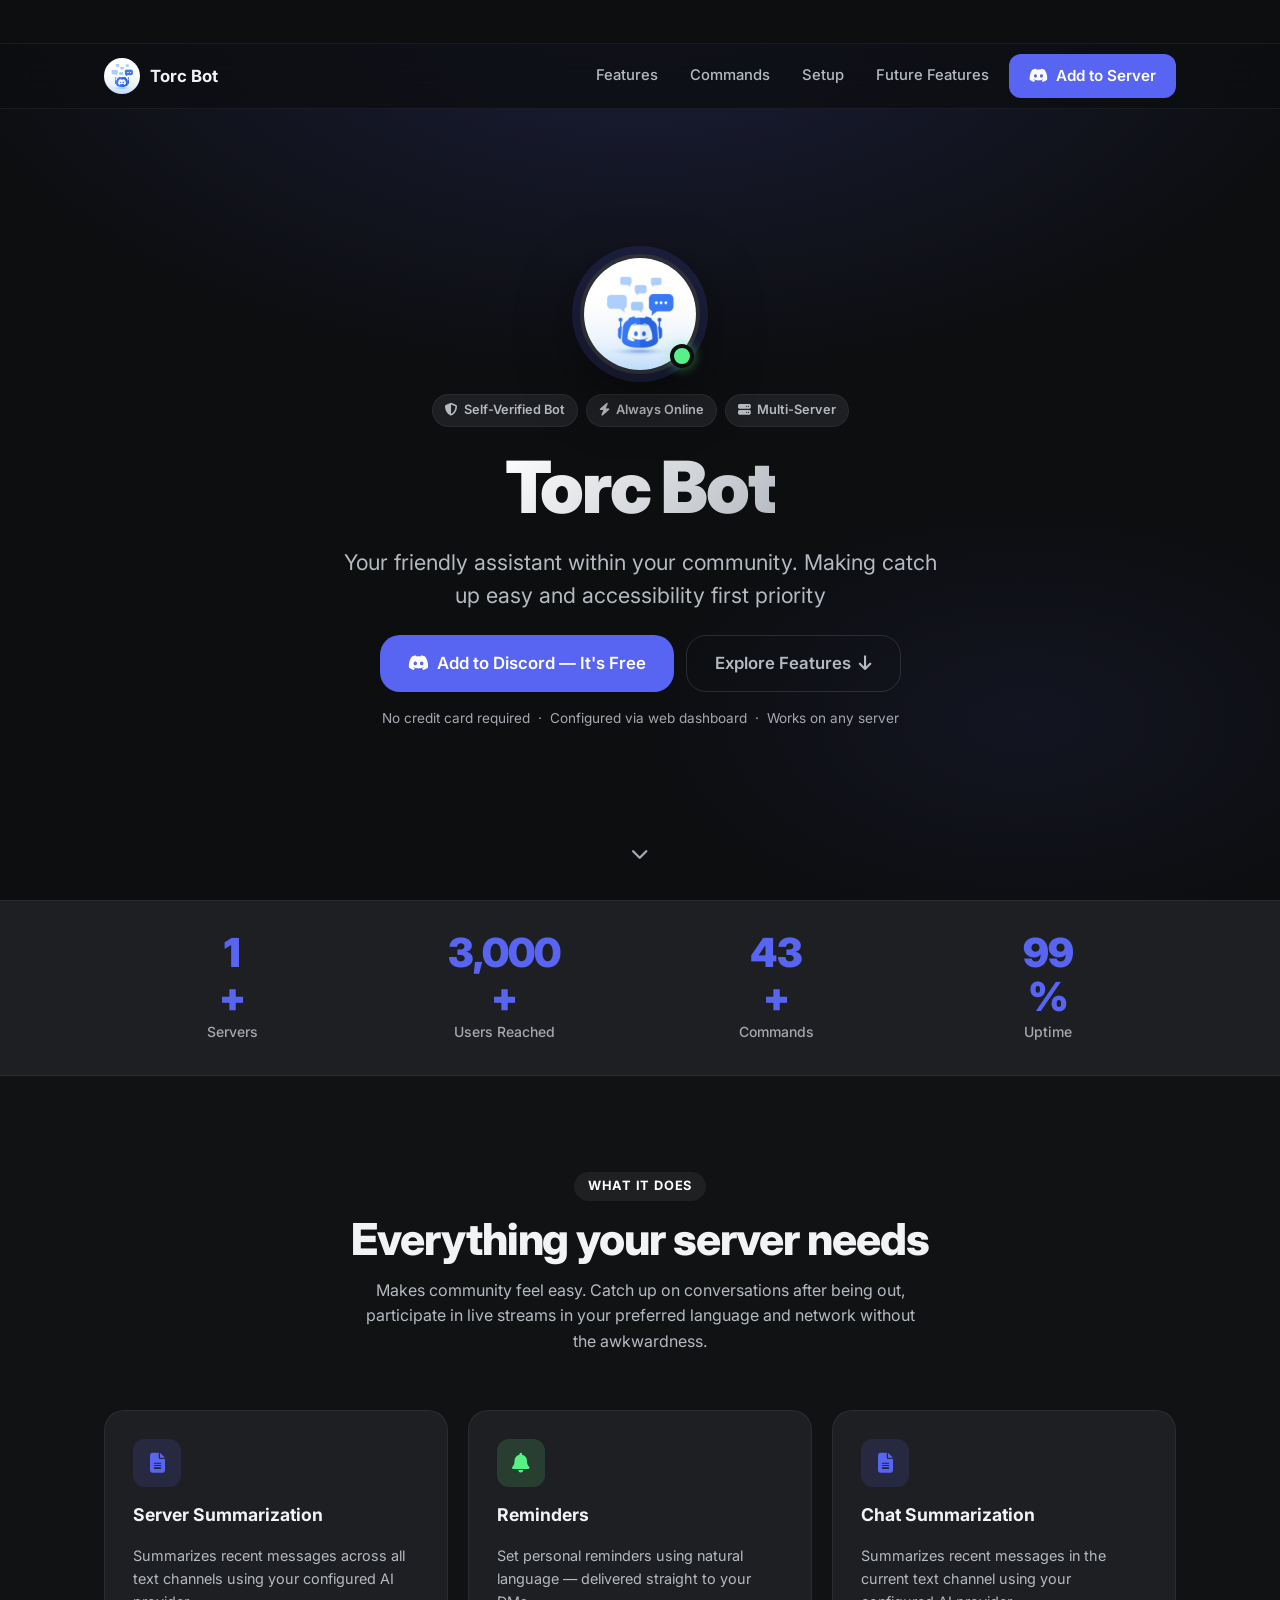
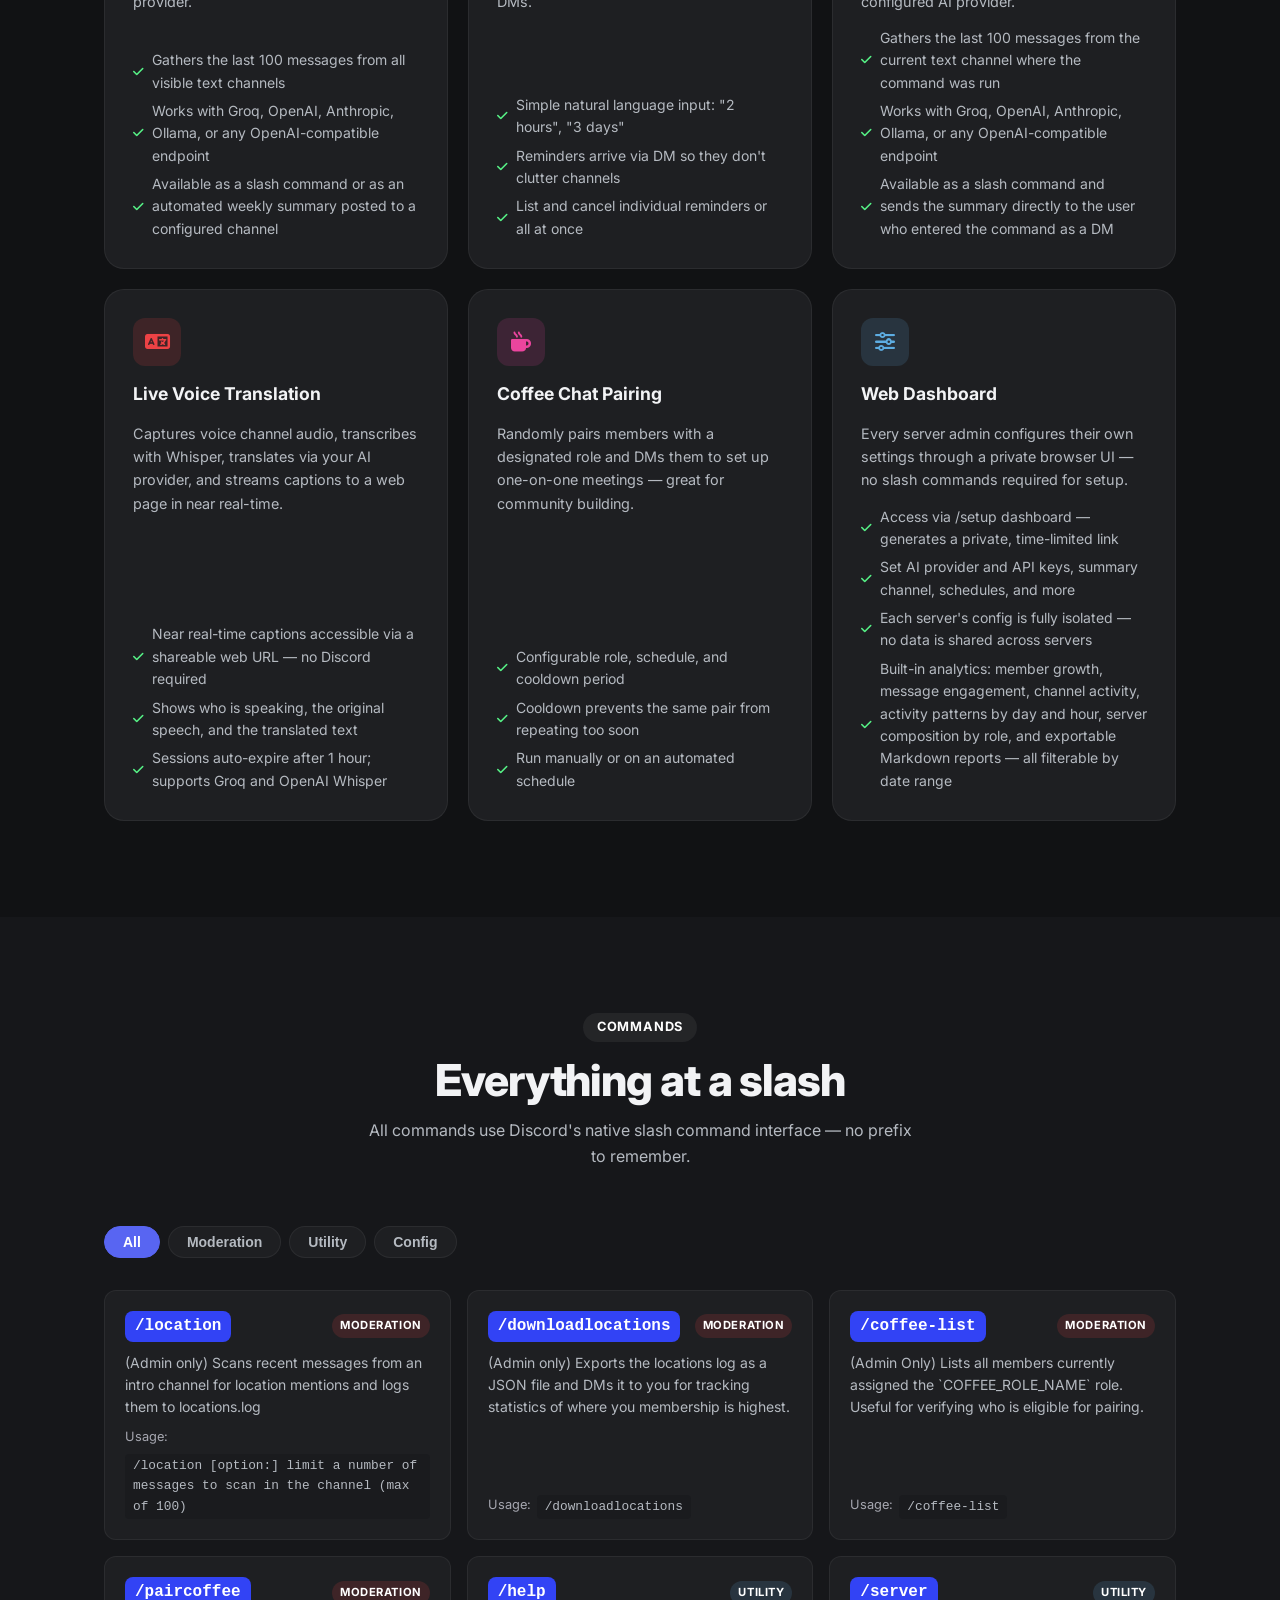
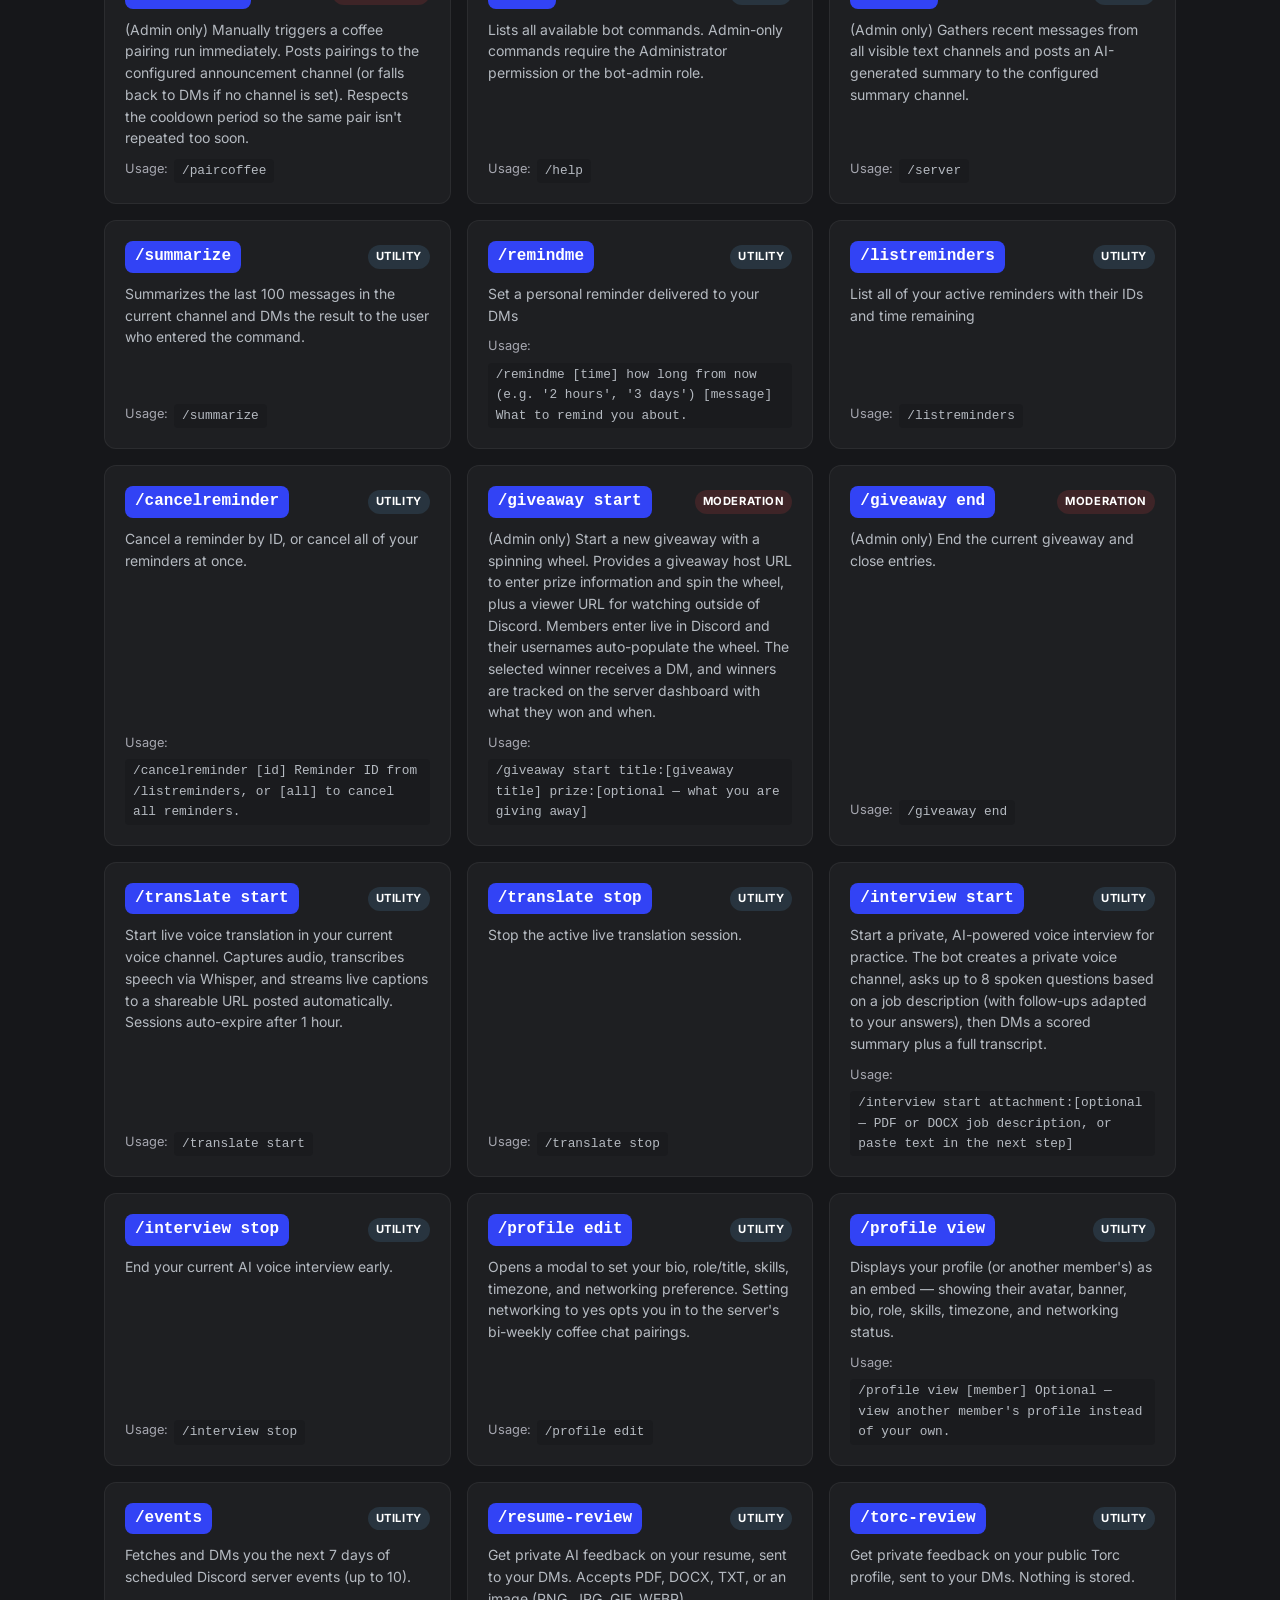
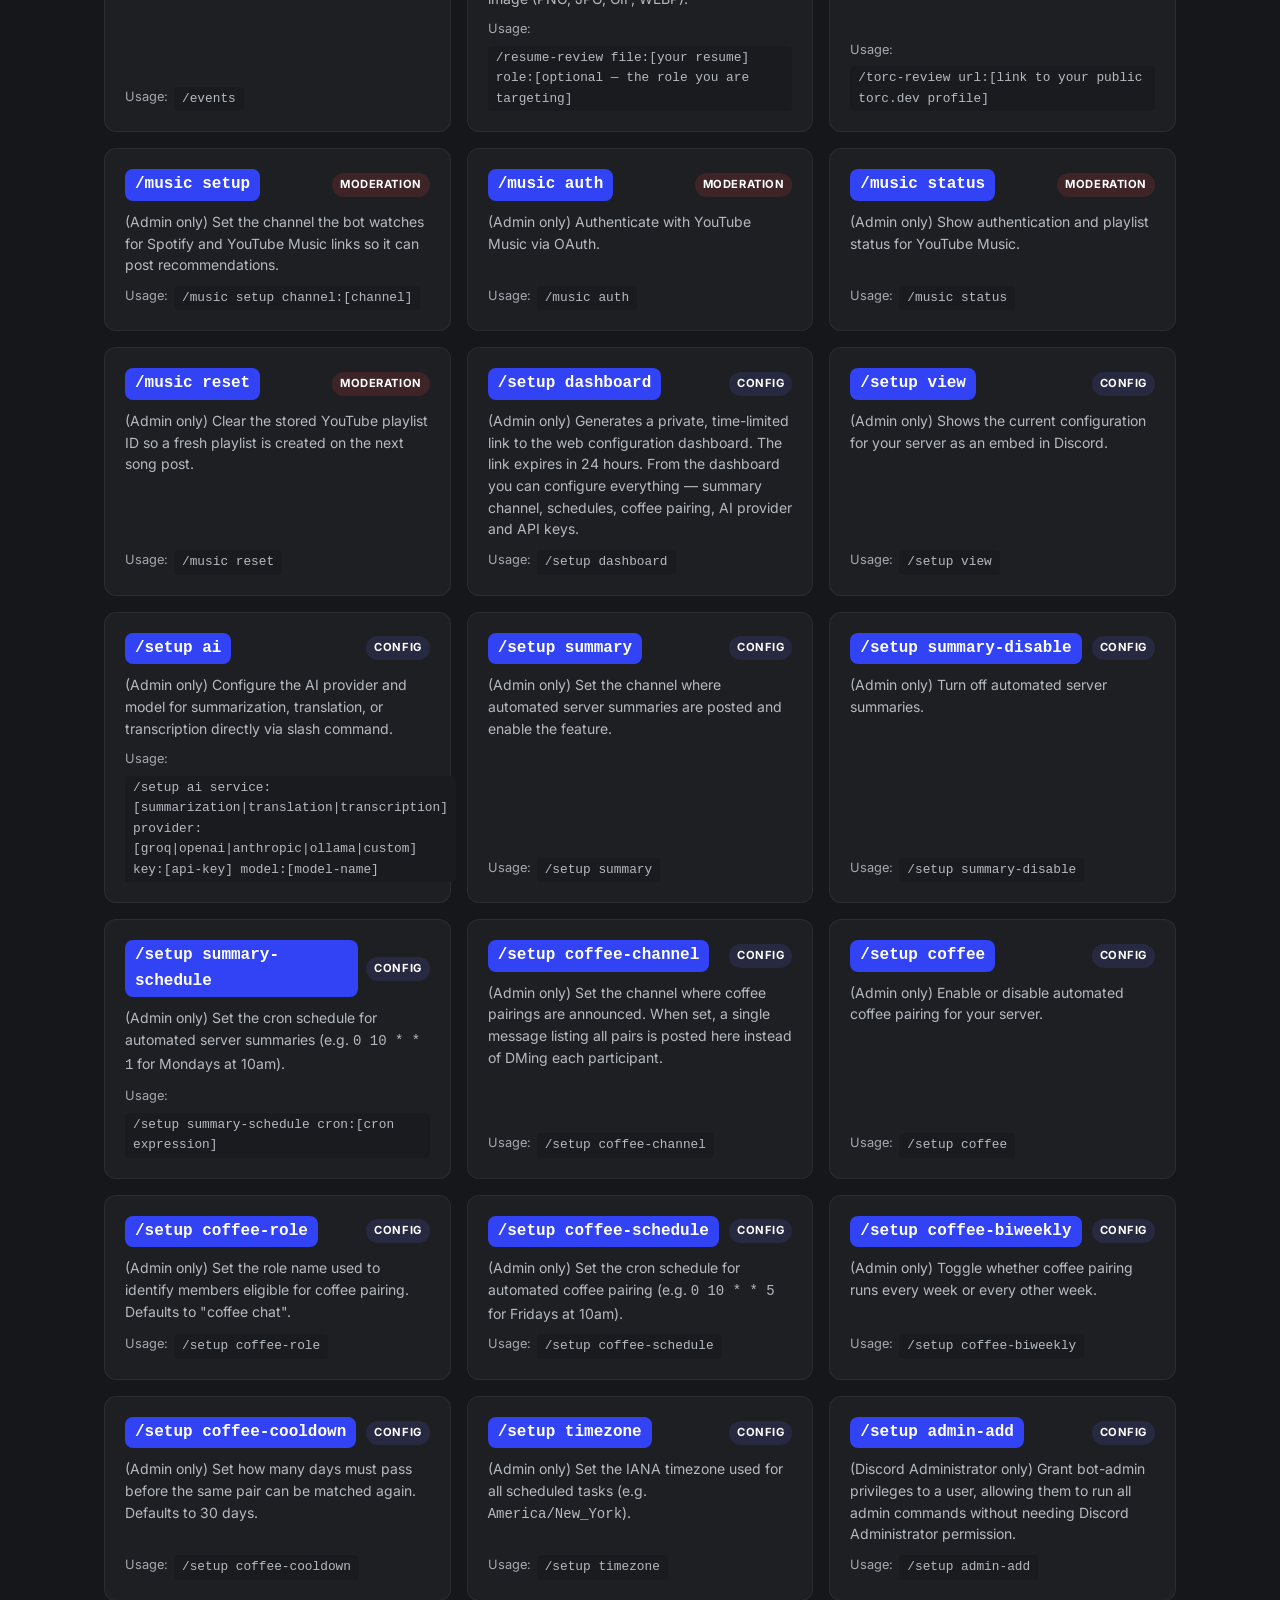
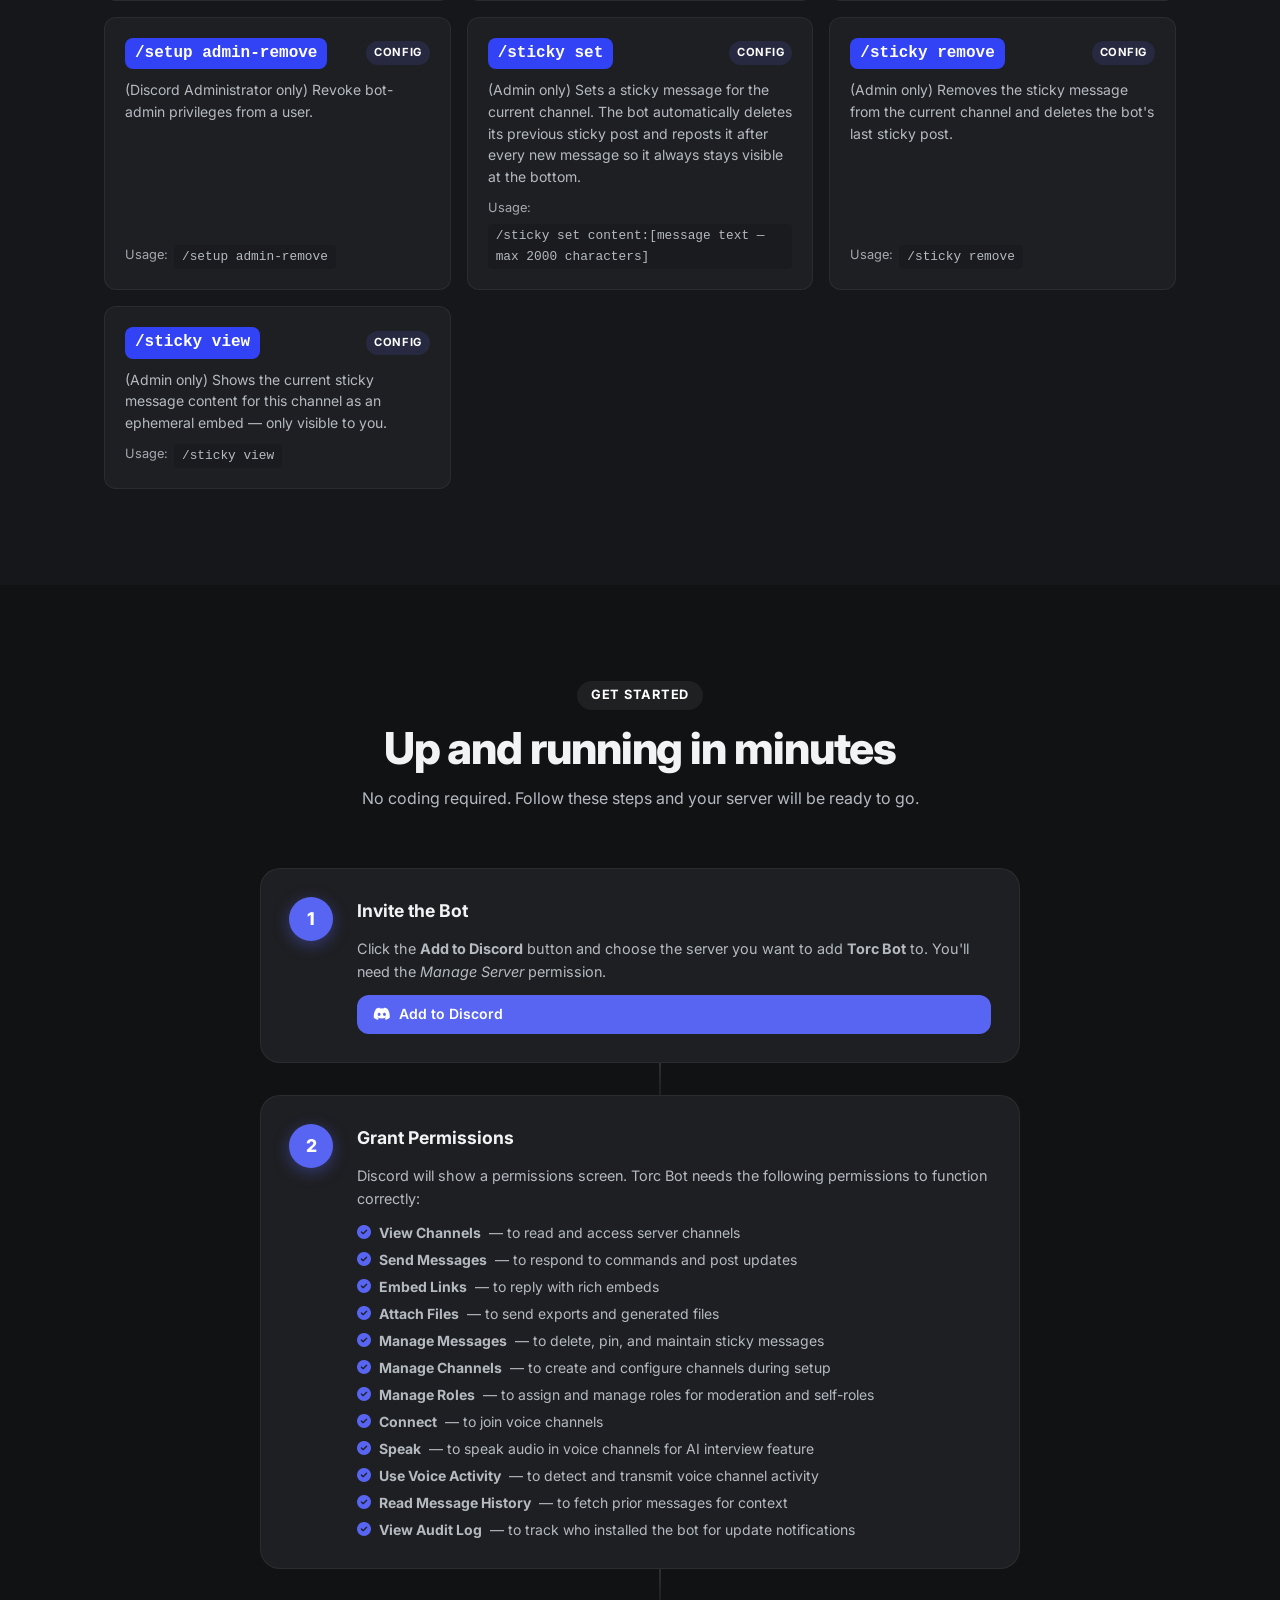
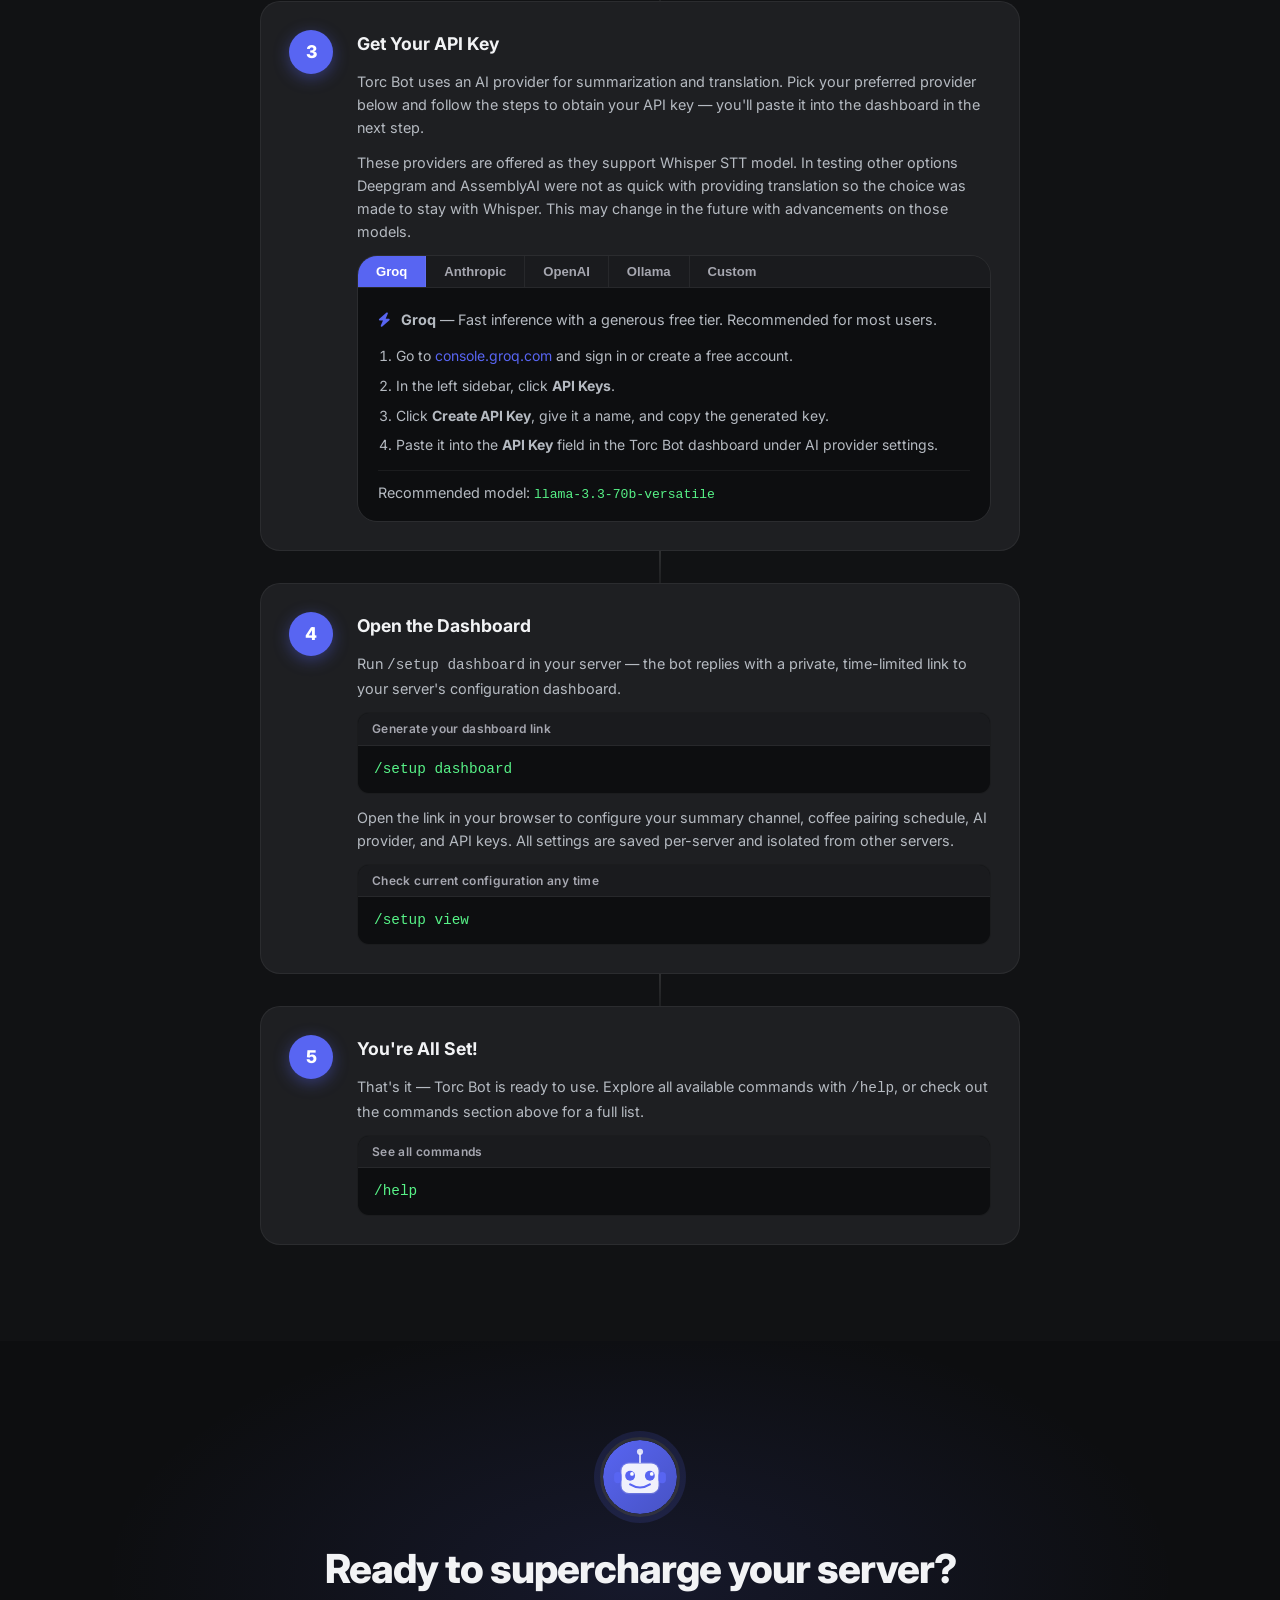
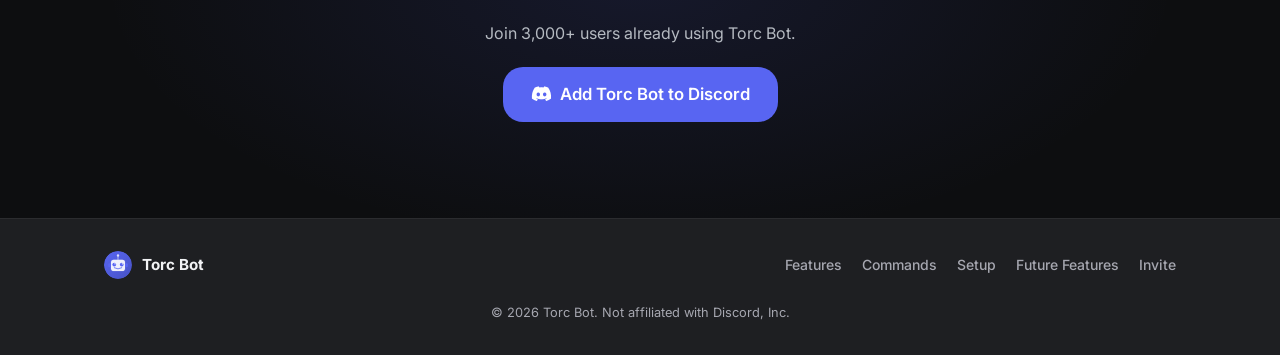
==== commit 81176421: "Update command listings and details" ====
--- a/index.html
+++ b/index.html
@@ -89,7 +89,7 @@
         <span class="stat-label">Users Reached</span>
       </div>
       <div class="stat">
-        <span class="stat-number" data-target="28">0</span><span class="stat-number">+</span>
+        <span class="stat-number" data-target="43">0</span><span class="stat-number">+</span>
         <span class="stat-label">Commands</span>
       </div>
       <div class="stat">
@@ -286,13 +286,32 @@
           <div class="cmd-usage"><span>Usage:</span> <code>/coffee-list</code></div>
         </div>
 
-        <div class="cmd-card" data-category="utility">
-          <div class="cmd-header">
-            <code class="cmd-name">/server-summary</code>
+        <div class="cmd-card" data-category="moderation">
+          <div class="cmd-header">
+            <code class="cmd-name">/paircoffee</code>
+            <span class="cmd-tag tag-mod">Moderation</span>
+          </div>
+          <p class="cmd-desc">(Admin only) Manually triggers a coffee pairing run immediately. Posts pairings to the configured announcement channel (or falls back to DMs if no channel is set). Respects the cooldown period so the same pair isn't repeated too soon.</p>
+          <div class="cmd-usage"><span>Usage:</span> <code>/paircoffee</code></div>
+        </div>
+
+        <!-- Utility -->
+        <div class="cmd-card" data-category="utility">
+          <div class="cmd-header">
+            <code class="cmd-name">/help</code>
+            <span class="cmd-tag tag-util">Utility</span>
+          </div>
+          <p class="cmd-desc">Lists all available bot commands. Admin-only commands require the Administrator permission or the bot-admin role.</p>
+          <div class="cmd-usage"><span>Usage:</span> <code>/help</code></div>
+        </div>
+
+        <div class="cmd-card" data-category="utility">
+          <div class="cmd-header">
+            <code class="cmd-name">/server</code>
             <span class="cmd-tag tag-util">Utility</span>
           </div>
           <p class="cmd-desc">(Admin only) Gathers recent messages from all visible text channels and posts an AI-generated summary to the configured summary channel.</p>
-          <div class="cmd-usage"><span>Usage:</span> <code>/server-summary</code></div>
+          <div class="cmd-usage"><span>Usage:</span> <code>/server</code></div>
         </div>
 
         <div class="cmd-card" data-category="utility">
@@ -304,16 +323,6 @@
           <div class="cmd-usage"><span>Usage:</span> <code>/summarize</code></div>
         </div>
 
-        <!-- Utility -->
-        <div class="cmd-card" data-category="utility">
-          <div class="cmd-header">
-            <code class="cmd-name">/paircoffee</code>
-            <span class="cmd-tag tag-util">Utility</span>
-          </div>
-          <p class="cmd-desc">(Admin only) Manually triggers a coffee pairing run immediately. Posts pairings to the configured announcement channel (or falls back to DMs if no channel is set). Respects the cooldown period so the same pair isn't repeated too soon.</p>
-          <div class="cmd-usage"><span>Usage:</span> <code>/paircoffee</code></div>
-        </div>
-
         <div class="cmd-card" data-category="utility">
           <div class="cmd-header">
             <code class="cmd-name">/remindme</code>
@@ -341,31 +350,58 @@
           <div class="cmd-usage"><span>Usage:</span> <code>/cancelreminder [id] Reminder ID from /listreminders, or [all] to cancel all reminders.</code></div>
         </div>
 
-        <div class="cmd-card" data-category="utility">
-          <div class="cmd-header">
-            <code class="cmd-name">/giveaway</code>
-            <span class="cmd-tag tag-util">Utility</span>
-          </div>
-          <p class="cmd-desc">Start or End giveaways all within the discord. Provides a giveaway host URL to allow entering of prize information to display above the wheel with the ability to spin the wheel to select winners. Provides a viewer URL if they want to watch it spin outside of the streaming in discord. Enter giveaway live in the discord, captures username and auto populates the wheel with the entrant names. Selected winner receives a DM notifying them that they won and to reach out to the giveaway host for further details. Winners are also tracked on the server dashboard accessible by admins that show who won, what they won and when they won it.</p>
-          <div class="cmd-usage"><span>Usage:</span> <code>/giveaway</code></div>
-        </div>
-
-        <div class="cmd-card" data-category="utility">
-  <div class="cmd-header">
-    <code class="cmd-name">/translate</code>
-    <span class="cmd-tag tag-util">Utility</span>
-  </div>
-  <p class="cmd-desc">Start or stop live voice translation in your current voice channel. Captures audio, transcribes speech via Whisper, and streams live captions to a shareable URL that is auto populated upon /translate start. Sessions auto-expire after 1 hour.</p>
-  <div class="cmd-usage"><span>Usage:</span> <code>/translate [start] Join a voice channel and begin live captioning, or [stop] End the active translation session.</code></div>
-</div>
-
-        <div class="cmd-card" data-category="utility">
-          <div class="cmd-header">
-            <code class="cmd-name">/interview</code>
-            <span class="cmd-tag tag-util">Utility</span>
-          </div>
-          <p class="cmd-desc">Start or stop a private, AI-powered voice interview for practice. The bot creates a private voice channel, asks up to 8 spoken questions based on a job description (with follow-ups adapted to your answers), then DMs a scored summary plus a full transcript.</p>
-          <div class="cmd-usage"><span>Usage:</span> <code>/interview [start] Begin setup — choose a style and language, then provide a job description, or [stop] End your current interview early.</code></div>
+        <div class="cmd-card" data-category="moderation">
+          <div class="cmd-header">
+            <code class="cmd-name">/giveaway start</code>
+            <span class="cmd-tag tag-mod">Moderation</span>
+          </div>
+          <p class="cmd-desc">(Admin only) Start a new giveaway with a spinning wheel. Provides a giveaway host URL to enter prize information and spin the wheel, plus a viewer URL for watching outside of Discord. Members enter live in Discord and their usernames auto-populate the wheel. The selected winner receives a DM, and winners are tracked on the server dashboard with what they won and when.</p>
+          <div class="cmd-usage"><span>Usage:</span> <code>/giveaway start title:[giveaway title] prize:[optional — what you are giving away]</code></div>
+        </div>
+
+        <div class="cmd-card" data-category="moderation">
+          <div class="cmd-header">
+            <code class="cmd-name">/giveaway end</code>
+            <span class="cmd-tag tag-mod">Moderation</span>
+          </div>
+          <p class="cmd-desc">(Admin only) End the current giveaway and close entries.</p>
+          <div class="cmd-usage"><span>Usage:</span> <code>/giveaway end</code></div>
+        </div>
+
+        <div class="cmd-card" data-category="utility">
+          <div class="cmd-header">
+            <code class="cmd-name">/translate start</code>
+            <span class="cmd-tag tag-util">Utility</span>
+          </div>
+          <p class="cmd-desc">Start live voice translation in your current voice channel. Captures audio, transcribes speech via Whisper, and streams live captions to a shareable URL posted automatically. Sessions auto-expire after 1 hour.</p>
+          <div class="cmd-usage"><span>Usage:</span> <code>/translate start</code></div>
+        </div>
+
+        <div class="cmd-card" data-category="utility">
+          <div class="cmd-header">
+            <code class="cmd-name">/translate stop</code>
+            <span class="cmd-tag tag-util">Utility</span>
+          </div>
+          <p class="cmd-desc">Stop the active live translation session.</p>
+          <div class="cmd-usage"><span>Usage:</span> <code>/translate stop</code></div>
+        </div>
+
+        <div class="cmd-card" data-category="utility">
+          <div class="cmd-header">
+            <code class="cmd-name">/interview start</code>
+            <span class="cmd-tag tag-util">Utility</span>
+          </div>
+          <p class="cmd-desc">Start a private, AI-powered voice interview for practice. The bot creates a private voice channel, asks up to 8 spoken questions based on a job description (with follow-ups adapted to your answers), then DMs a scored summary plus a full transcript.</p>
+          <div class="cmd-usage"><span>Usage:</span> <code>/interview start attachment:[optional — PDF or DOCX job description, or paste text in the next step]</code></div>
+        </div>
+
+        <div class="cmd-card" data-category="utility">
+          <div class="cmd-header">
+            <code class="cmd-name">/interview stop</code>
+            <span class="cmd-tag tag-util">Utility</span>
+          </div>
+          <p class="cmd-desc">End your current AI voice interview early.</p>
+          <div class="cmd-usage"><span>Usage:</span> <code>/interview stop</code></div>
         </div>
 
         <div class="cmd-card" data-category="utility">
@@ -395,6 +431,60 @@
           <div class="cmd-usage"><span>Usage:</span> <code>/events</code></div>
         </div>
 
+        <div class="cmd-card" data-category="utility">
+          <div class="cmd-header">
+            <code class="cmd-name">/resume-review</code>
+            <span class="cmd-tag tag-util">Utility</span>
+          </div>
+          <p class="cmd-desc">Get private AI feedback on your resume, sent to your DMs. Accepts PDF, DOCX, TXT, or an image (PNG, JPG, GIF, WEBP).</p>
+          <div class="cmd-usage"><span>Usage:</span> <code>/resume-review file:[your resume] role:[optional — the role you are targeting]</code></div>
+        </div>
+
+        <div class="cmd-card" data-category="utility">
+          <div class="cmd-header">
+            <code class="cmd-name">/torc-review</code>
+            <span class="cmd-tag tag-util">Utility</span>
+          </div>
+          <p class="cmd-desc">Get private feedback on your public Torc profile, sent to your DMs. Nothing is stored.</p>
+          <div class="cmd-usage"><span>Usage:</span> <code>/torc-review url:[link to your public torc.dev profile]</code></div>
+        </div>
+
+        <div class="cmd-card" data-category="moderation">
+          <div class="cmd-header">
+            <code class="cmd-name">/music setup</code>
+            <span class="cmd-tag tag-mod">Moderation</span>
+          </div>
+          <p class="cmd-desc">(Admin only) Set the channel the bot watches for Spotify and YouTube Music links so it can post recommendations.</p>
+          <div class="cmd-usage"><span>Usage:</span> <code>/music setup channel:[channel]</code></div>
+        </div>
+
+        <div class="cmd-card" data-category="moderation">
+          <div class="cmd-header">
+            <code class="cmd-name">/music auth</code>
+            <span class="cmd-tag tag-mod">Moderation</span>
+          </div>
+          <p class="cmd-desc">(Admin only) Authenticate with YouTube Music via OAuth.</p>
+          <div class="cmd-usage"><span>Usage:</span> <code>/music auth</code></div>
+        </div>
+
+        <div class="cmd-card" data-category="moderation">
+          <div class="cmd-header">
+            <code class="cmd-name">/music status</code>
+            <span class="cmd-tag tag-mod">Moderation</span>
+          </div>
+          <p class="cmd-desc">(Admin only) Show authentication and playlist status for YouTube Music.</p>
+          <div class="cmd-usage"><span>Usage:</span> <code>/music status</code></div>
+        </div>
+
+        <div class="cmd-card" data-category="moderation">
+          <div class="cmd-header">
+            <code class="cmd-name">/music reset</code>
+            <span class="cmd-tag tag-mod">Moderation</span>
+          </div>
+          <p class="cmd-desc">(Admin only) Clear the stored YouTube playlist ID so a fresh playlist is created on the next song post.</p>
+          <div class="cmd-usage"><span>Usage:</span> <code>/music reset</code></div>
+        </div>
+
         <!-- Config -->
         <div class="cmd-card" data-category="config">
           <div class="cmd-header">
@@ -434,6 +524,24 @@
 
         <div class="cmd-card" data-category="config">
           <div class="cmd-header">
+            <code class="cmd-name">/setup summary-disable</code>
+            <span class="cmd-tag tag-cfg">Config</span>
+          </div>
+          <p class="cmd-desc">(Admin only) Turn off automated server summaries.</p>
+          <div class="cmd-usage"><span>Usage:</span> <code>/setup summary-disable</code></div>
+        </div>
+
+        <div class="cmd-card" data-category="config">
+          <div class="cmd-header">
+            <code class="cmd-name">/setup summary-schedule</code>
+            <span class="cmd-tag tag-cfg">Config</span>
+          </div>
+          <p class="cmd-desc">(Admin only) Set the cron schedule for automated server summaries (e.g. <code>0 10 * * 1</code> for Mondays at 10am).</p>
+          <div class="cmd-usage"><span>Usage:</span> <code>/setup summary-schedule cron:[cron expression]</code></div>
+        </div>
+
+        <div class="cmd-card" data-category="config">
+          <div class="cmd-header">
             <code class="cmd-name">/setup coffee-channel</code>
             <span class="cmd-tag tag-cfg">Config</span>
           </div>
@@ -511,24 +619,6 @@
           </div>
           <p class="cmd-desc">(Discord Administrator only) Revoke bot-admin privileges from a user.</p>
           <div class="cmd-usage"><span>Usage:</span> <code>/setup admin-remove</code></div>
-        </div>
-
-        <div class="cmd-card" data-category="config">
-          <div class="cmd-header">
-            <code class="cmd-name">/setup resume-channel</code>
-            <span class="cmd-tag tag-cfg">Config</span>
-          </div>
-          <p class="cmd-desc">(Admin only) Designates a text or forum channel as the resume review channel. The bot monitors threads there and automatically reviews any resume attachment posted, replying with structured AI feedback on summary, skills, experience, education, formatting, and top improvements.</p>
-          <div class="cmd-usage"><span>Usage:</span> <code>/setup resume-channel [channel]</code></div>
-        </div>
-
-        <div class="cmd-card" data-category="config">
-          <div class="cmd-header">
-            <code class="cmd-name">/setup resume-disable</code>
-            <span class="cmd-tag tag-cfg">Config</span>
-          </div>
-          <p class="cmd-desc">(Admin only) Turns off automated resume review for the server.</p>
-          <div class="cmd-usage"><span>Usage:</span> <code>/setup resume-disable</code></div>
         </div>
 
         <div class="cmd-card" data-category="config">
